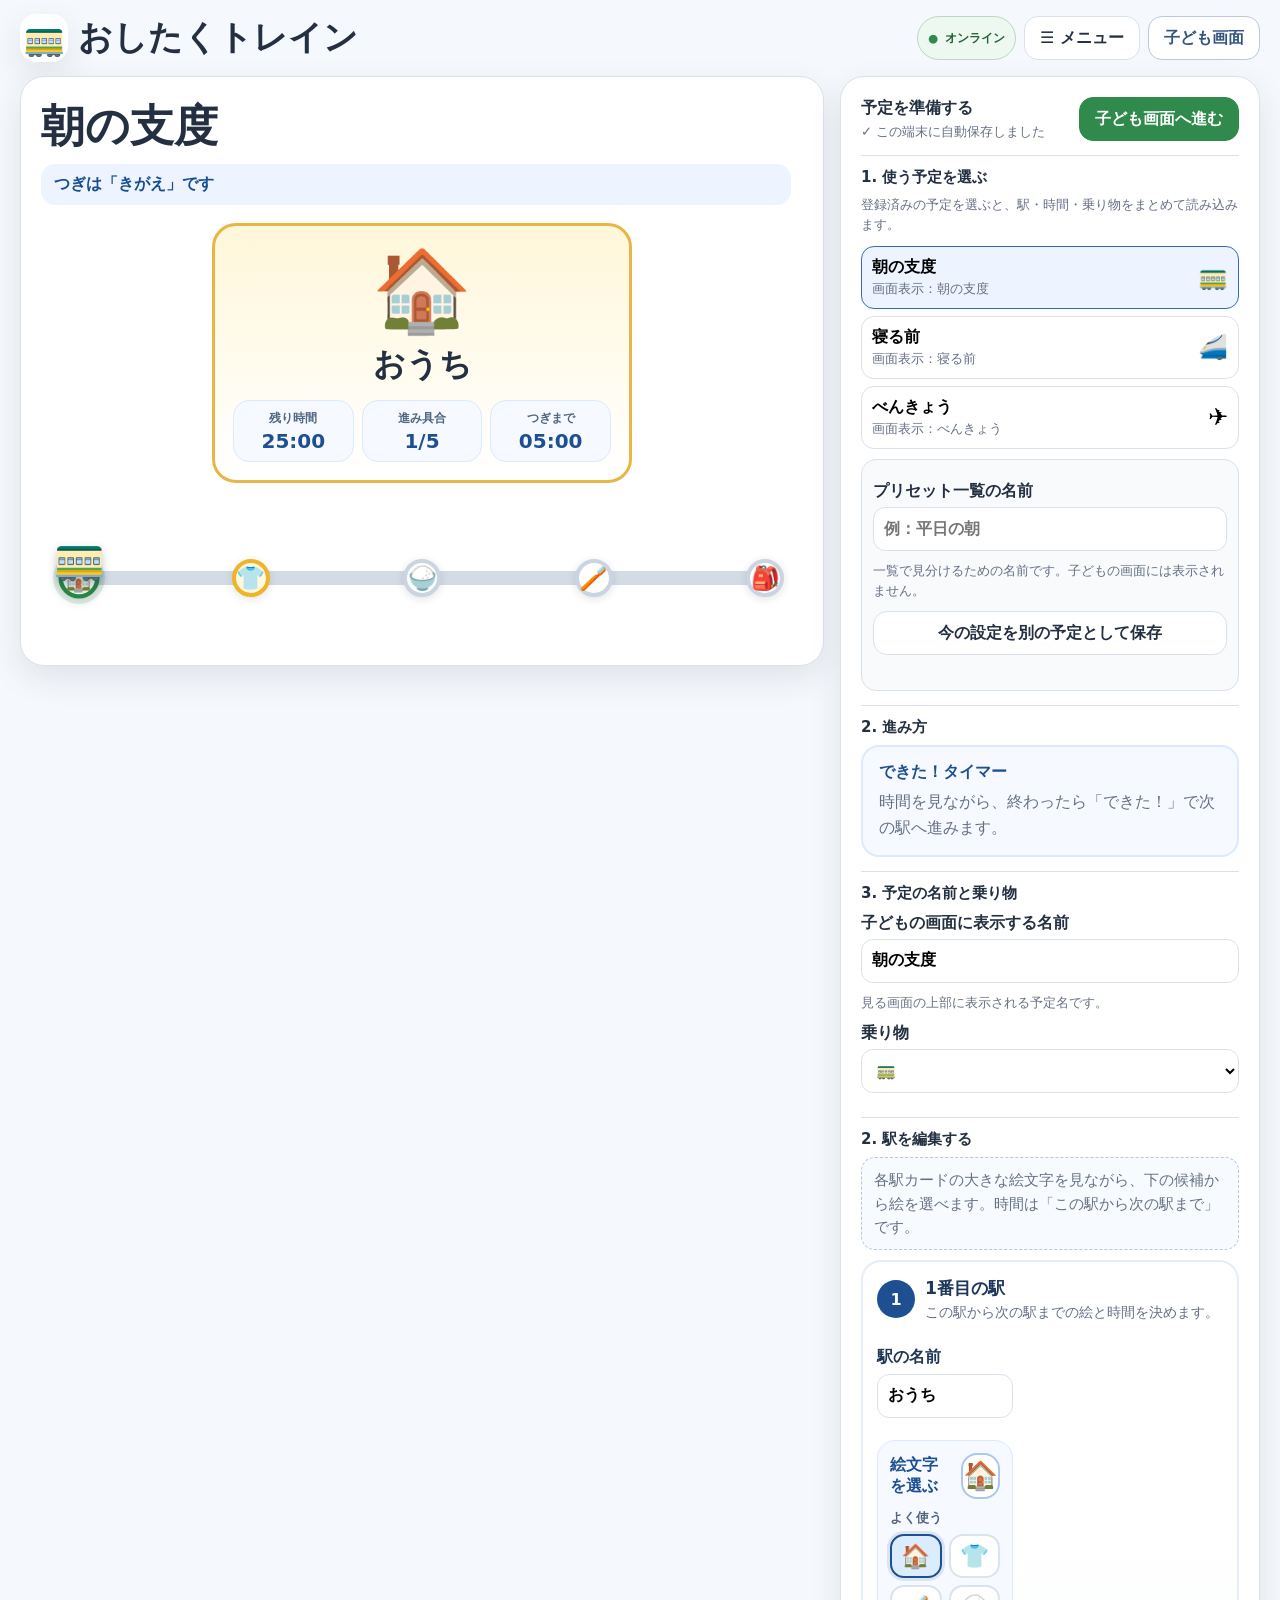
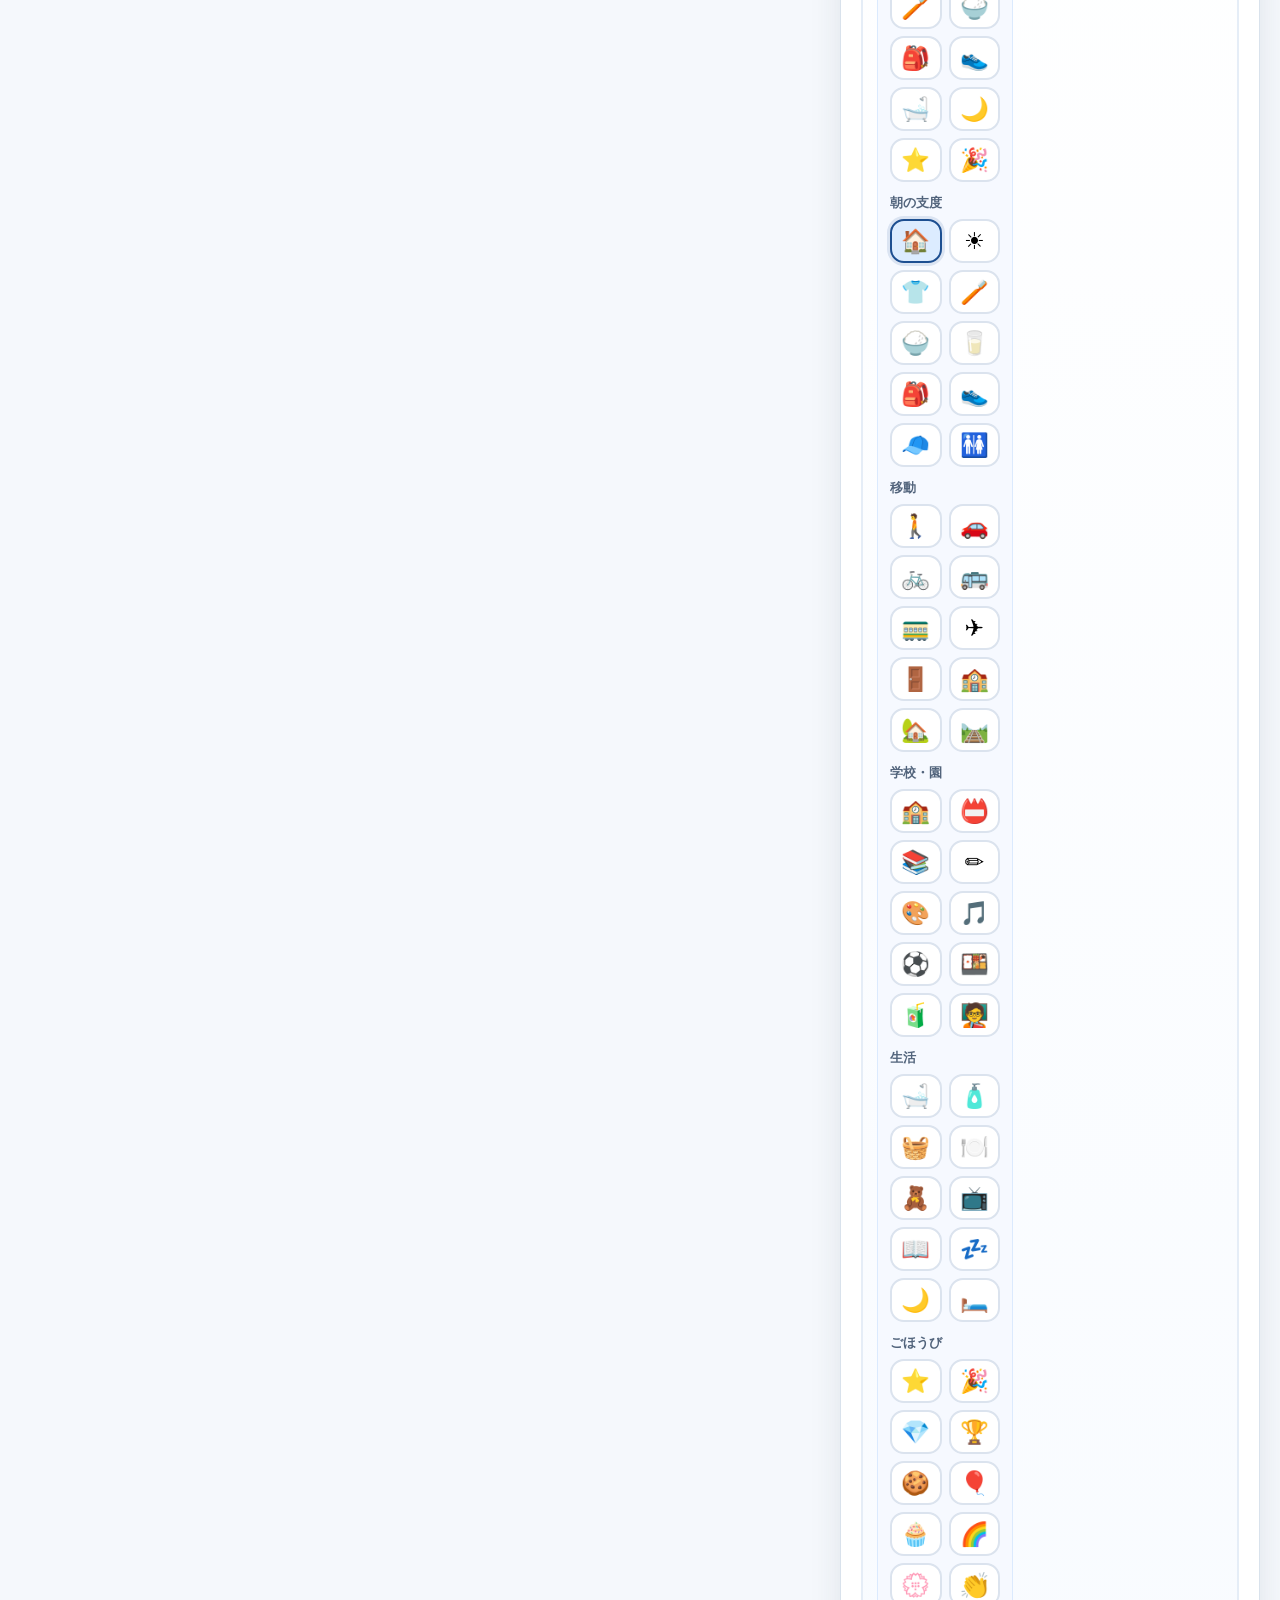
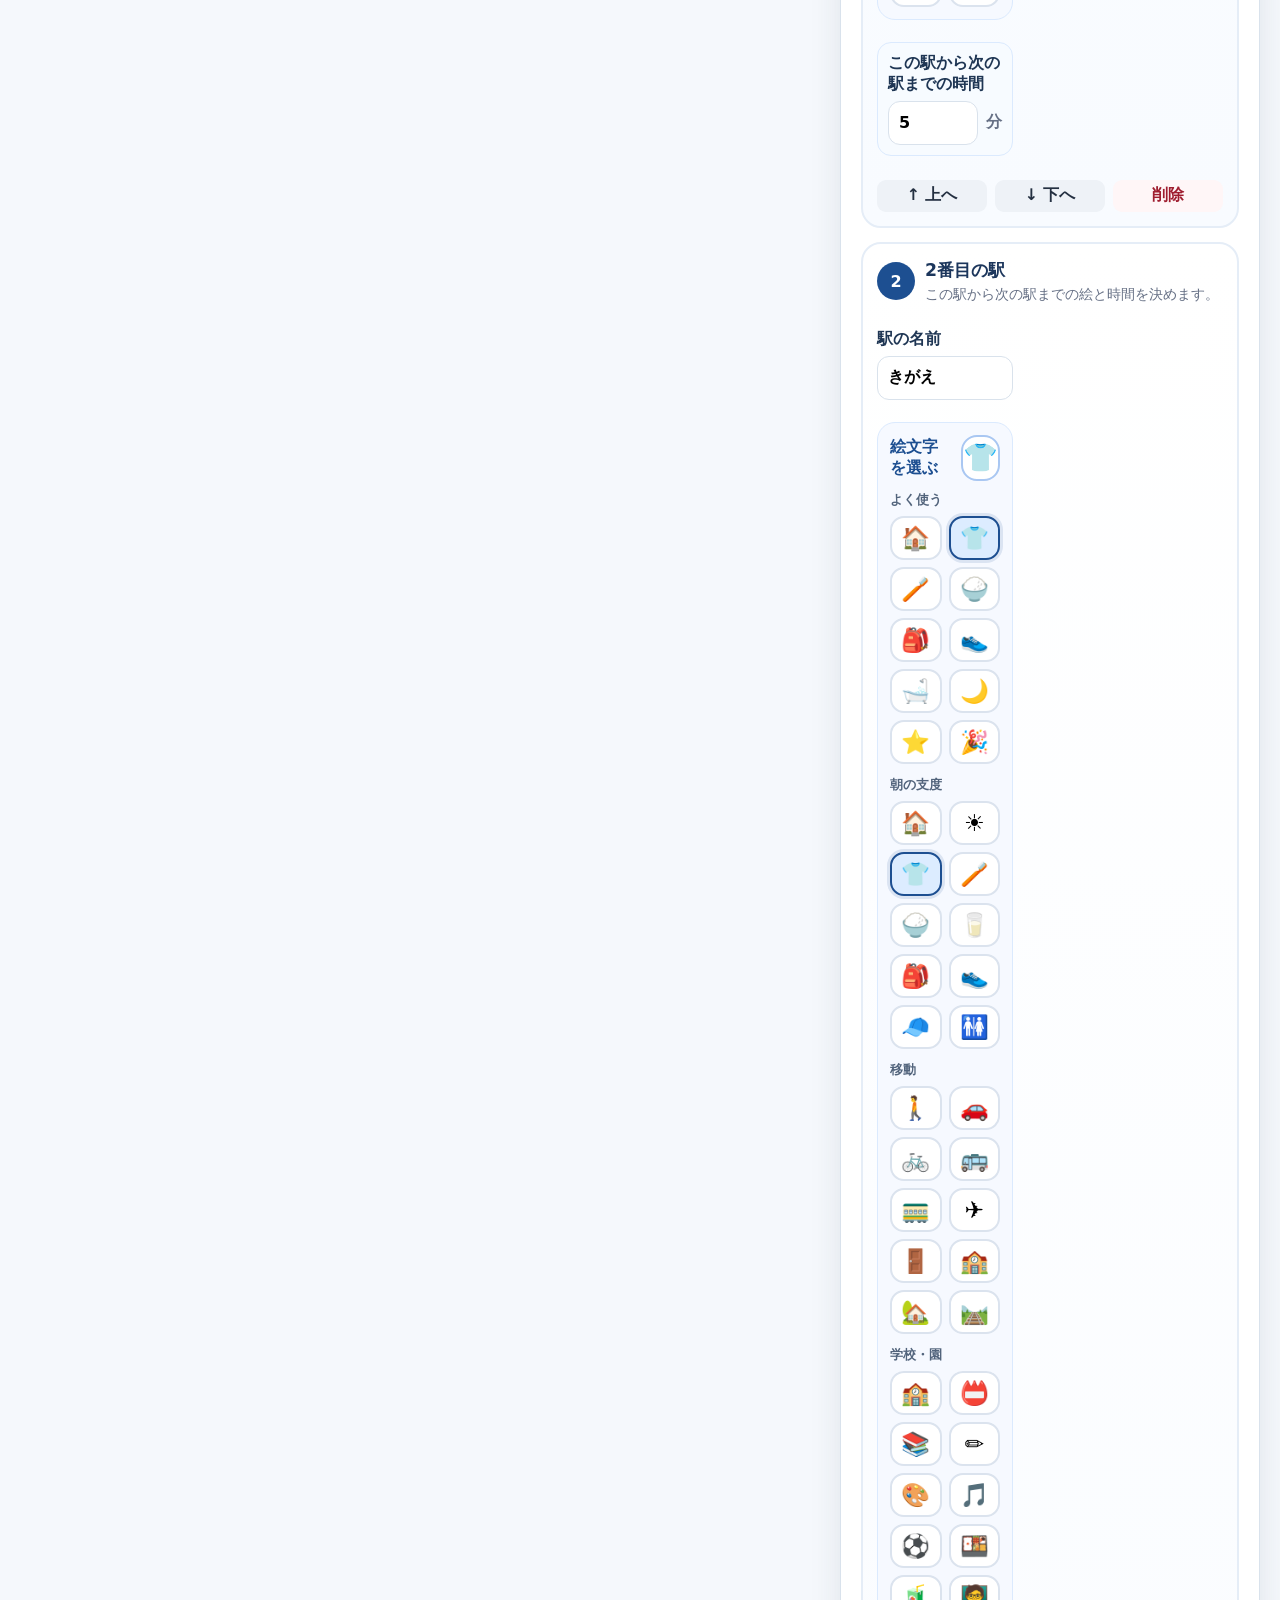
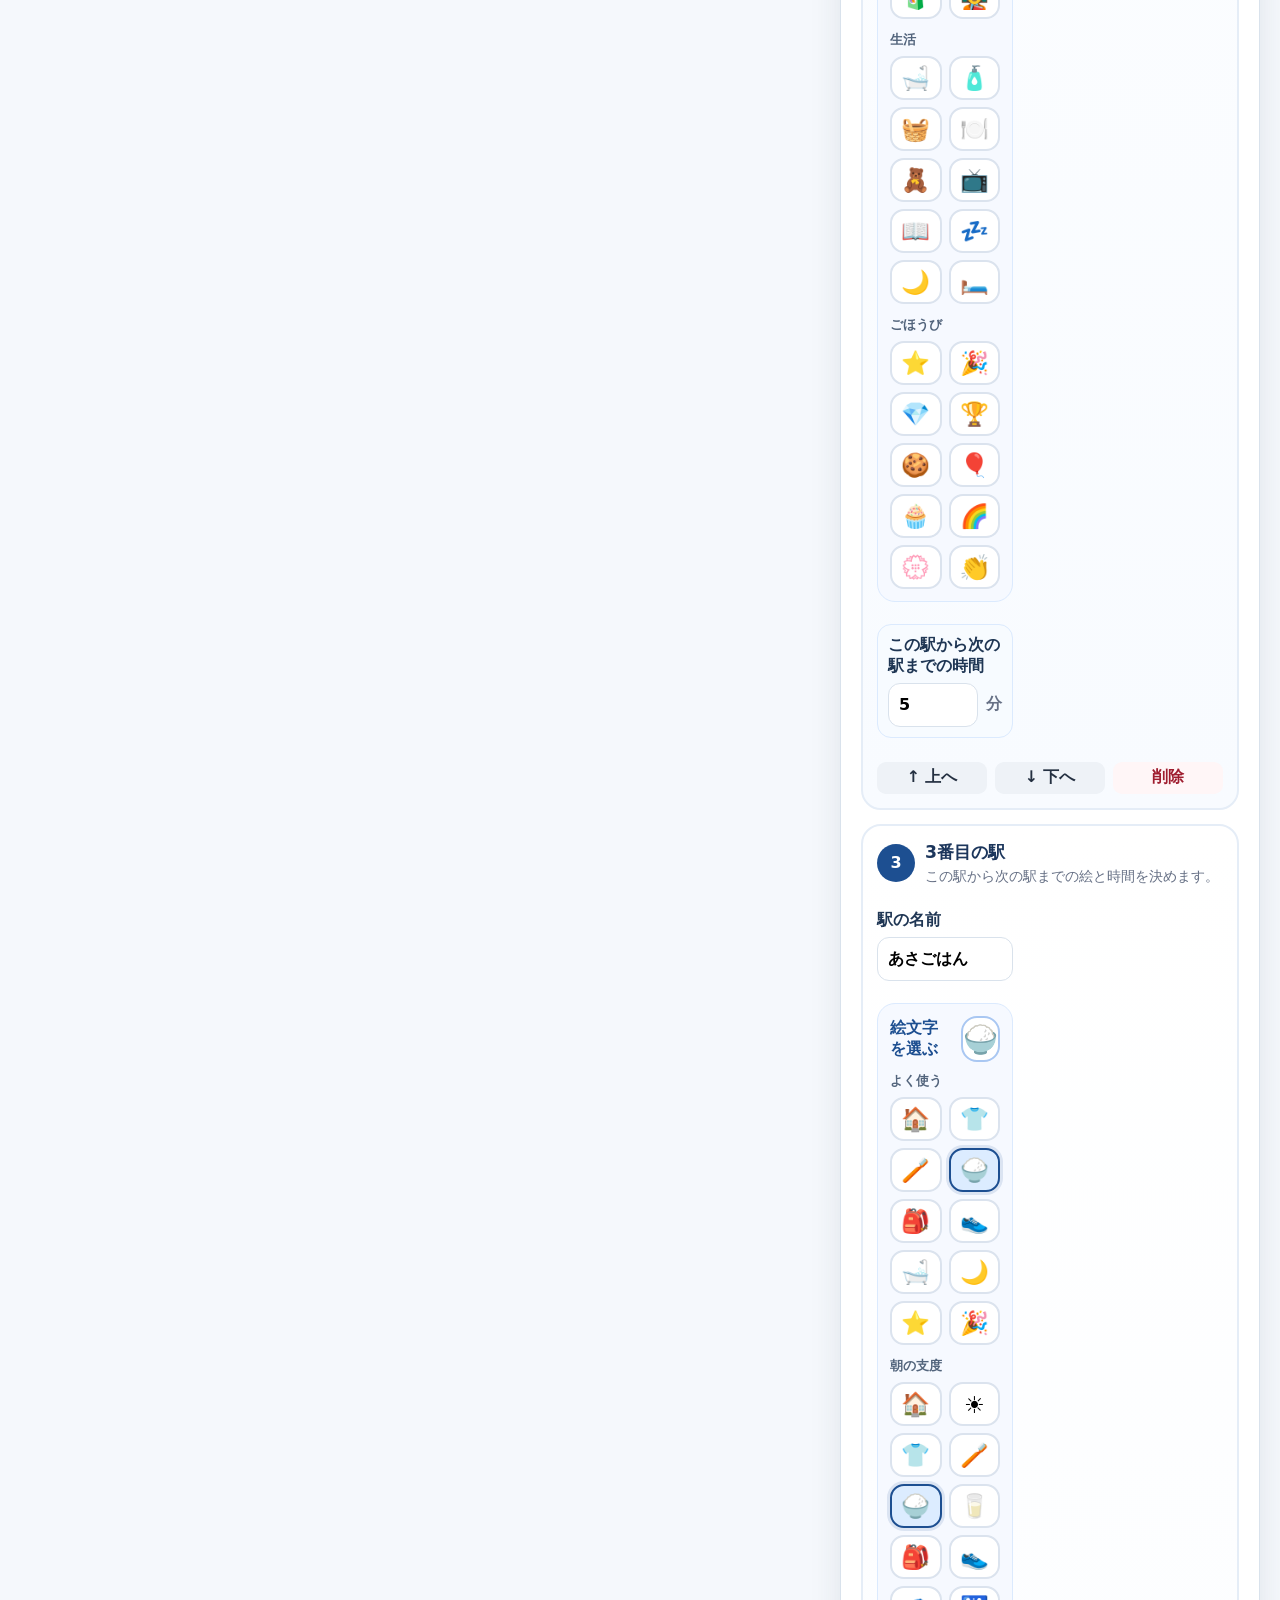
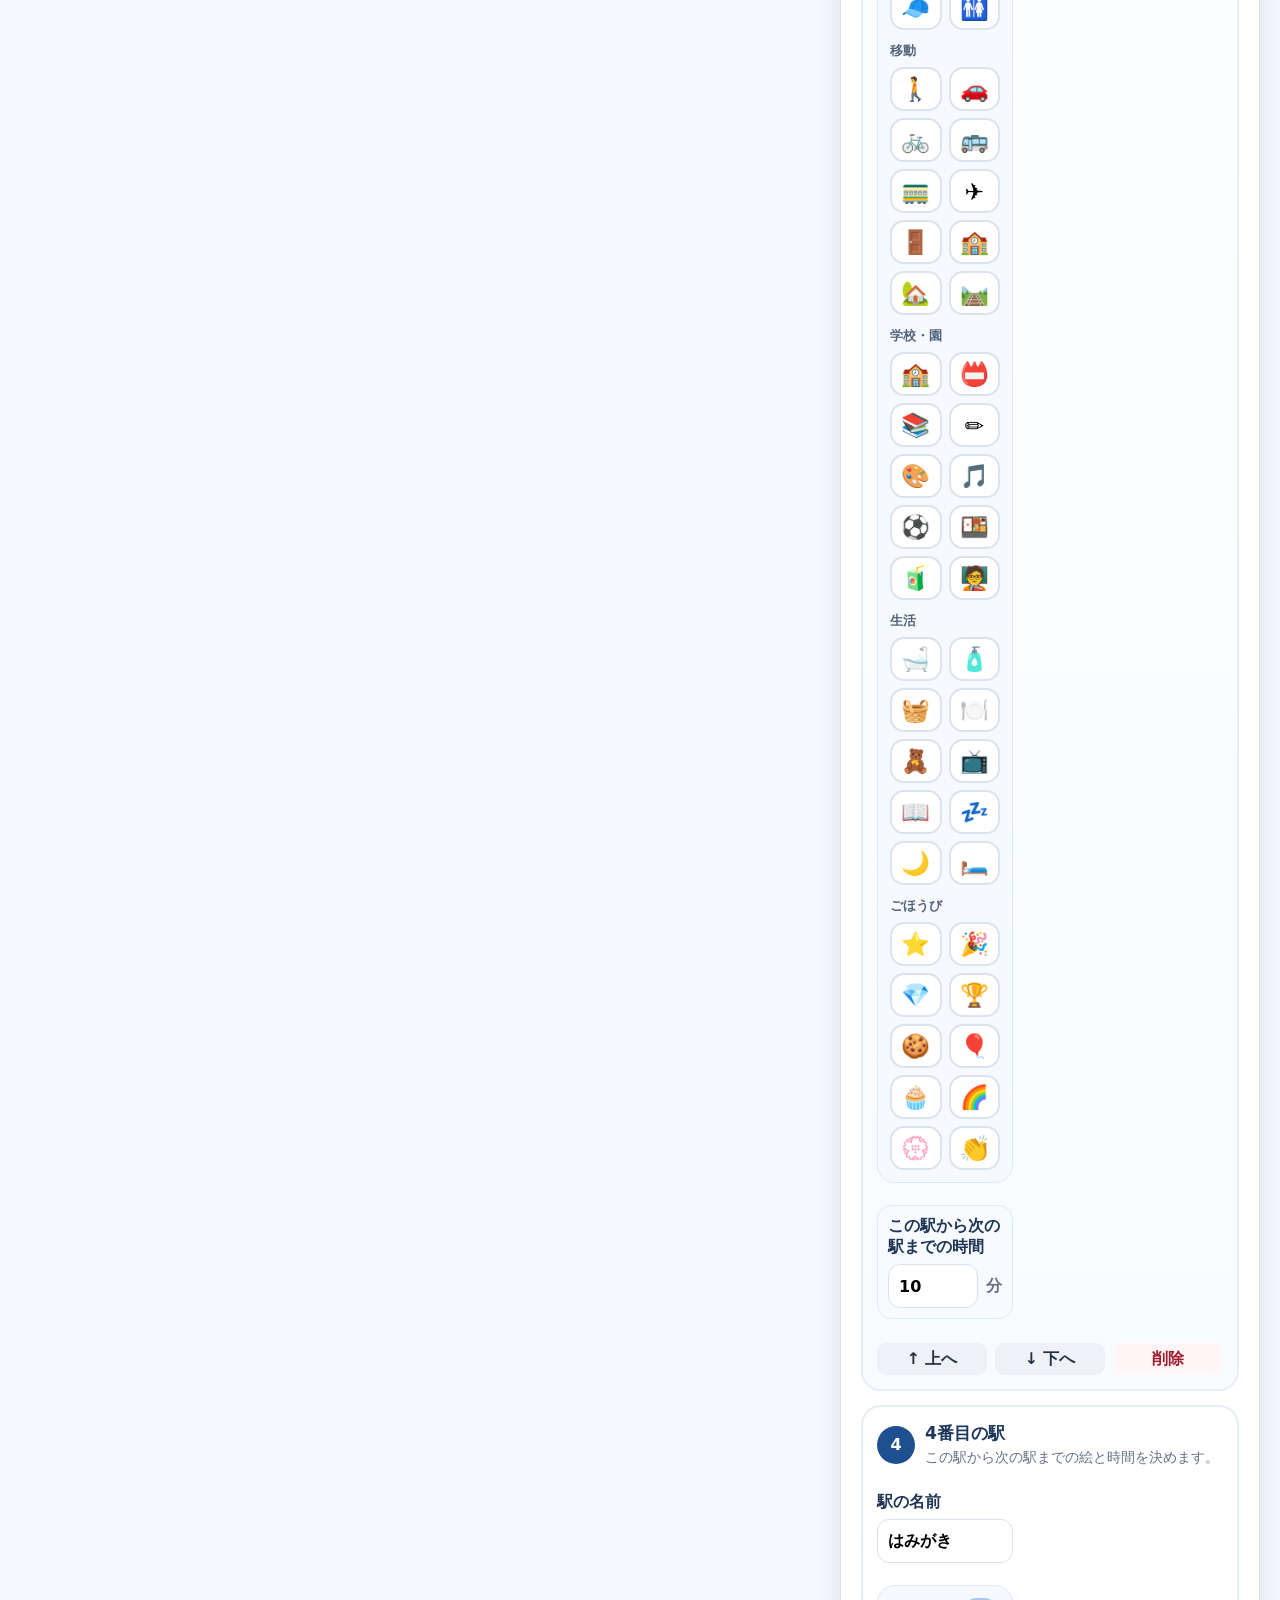
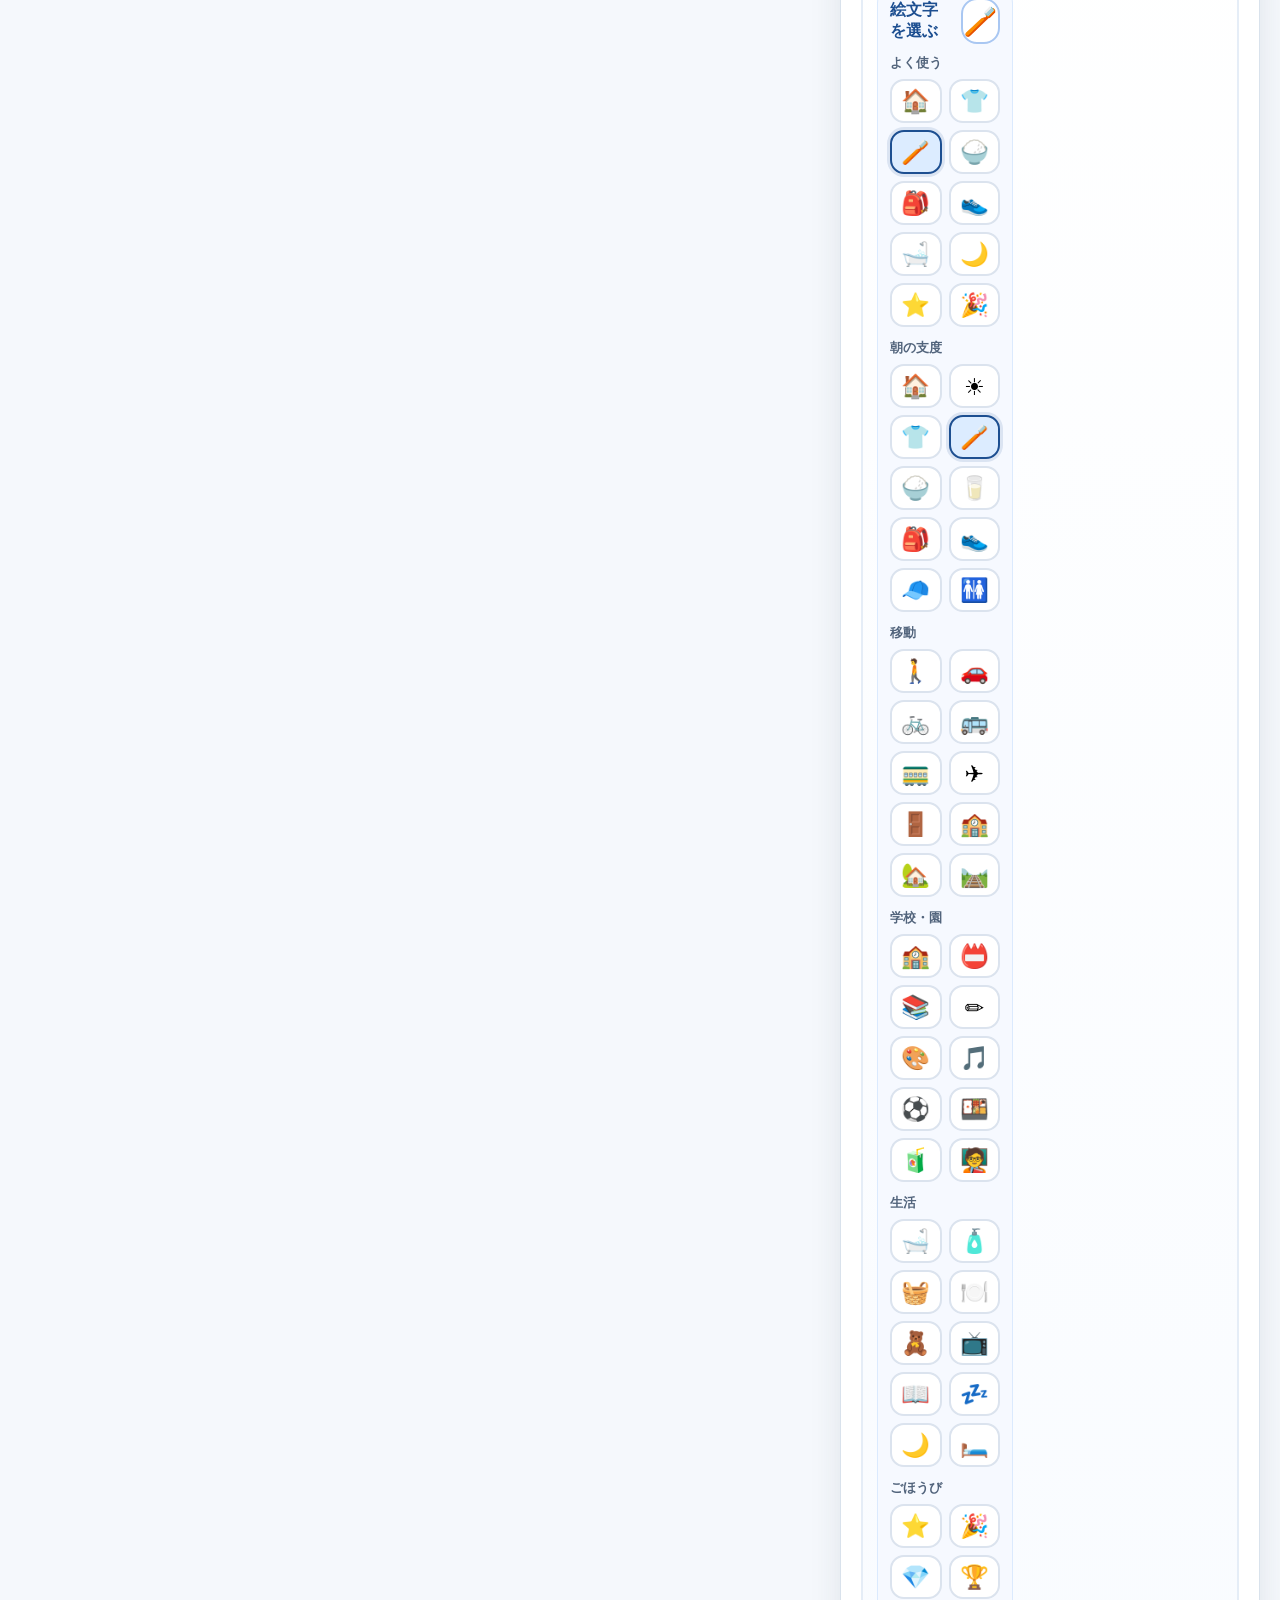
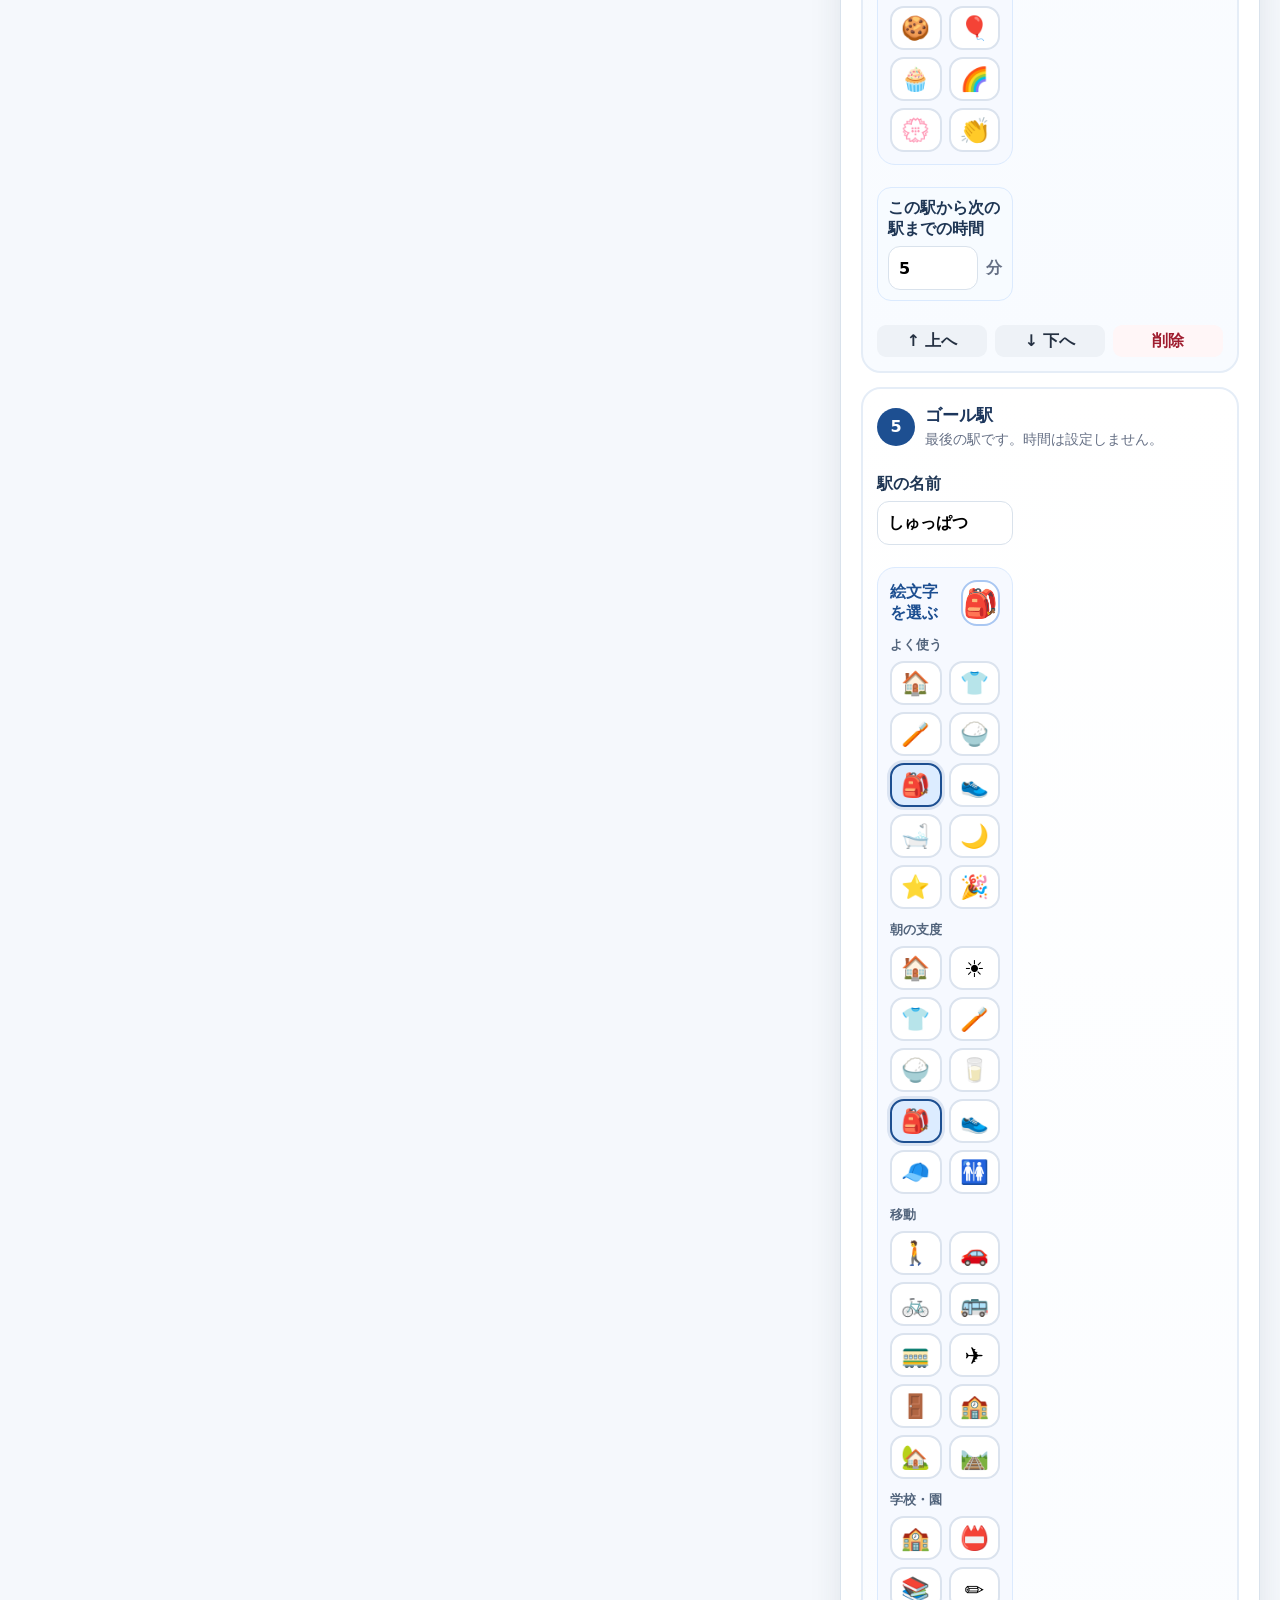
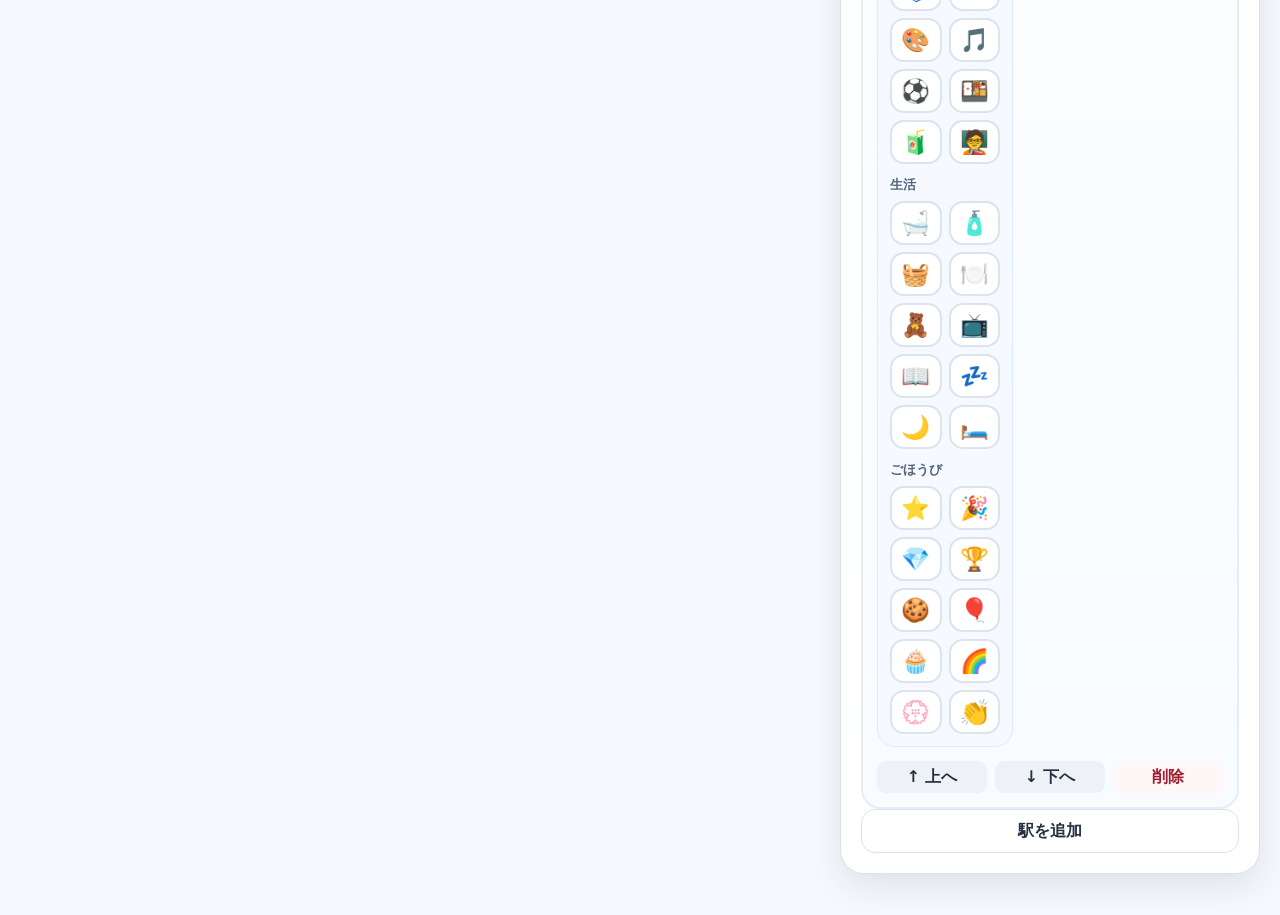
==== index.html @ cb6692d3 "Add files via upload" ====
<!doctype html>
<html lang="ja">
<head>
  <meta charset="utf-8" />
  <meta name="viewport" content="width=device-width, initial-scale=1, viewport-fit=cover" />
  <meta name="theme-color" content="#356ac3" />
  <meta name="application-name" content="おしたくトレイン" />
  <meta name="apple-mobile-web-app-capable" content="yes" />
  <meta name="apple-mobile-web-app-status-bar-style" content="default" />
  <meta name="apple-mobile-web-app-title" content="おしたくトレイン" />
  <meta name="description" content="時間の経過と次の予定を、駅と乗り物で見える化する予定付きビジュアルタイマー" />
  <title>おしたくトレイン</title>
  <link rel="manifest" href="manifest.webmanifest" />
  <link rel="icon" type="image/png" sizes="32x32" href="icons/favicon-32.png" />
  <link rel="apple-touch-icon" href="icons/icon-192.png" />
  <link rel="stylesheet" href="style.css?v=1.2.1" />
</head>
<body class="edit-mode timeline-horizontal">
  <div class="app">
    <header class="app-header">
      <div class="brand"><span class="brand-icon">🚃</span><span>おしたくトレイン</span></div>
      <div class="header-actions">
        <span id="connectionStatus" class="connection-status" role="status" aria-live="polite"><span aria-hidden="true">●</span><span>確認中</span></span>
        <button id="menuButton" class="btn secondary" type="button" aria-expanded="false" aria-controls="appMenu">☰ <span>メニュー</span></button>
        <button id="viewEditToggle" class="btn view-toggle" type="button" aria-pressed="false">子ども画面</button>
      </div>
    </header>

    <p id="errorBanner" class="error-banner hidden" role="alert"></p>
    <p id="liveStatus" class="visually-hidden" aria-live="polite" aria-atomic="true"></p>
<section id="schedulePage" class="app-page active" aria-label="予定">
      <div class="layout">
        <main class="card main-card">
          <section class="status-area">
            <div class="status-copy">
              <h1 id="displayTitle">朝の支度</h1>
              <p id="nextBox" class="next-box">つぎは「きがえ」です</p>
            </div>
</section>

          <section id="currentCard" class="current-card" aria-label="現在の大きい絵カード">
            <span id="currentIcon" class="current-icon">🏠</span>
            <strong id="currentName">おうち</strong>
            <div id="numberStatusPanel" class="number-status-panel" aria-label="数字で見る予定">
              <div class="number-chip">
                <span>残り時間</span>
                <strong id="remainingNumberText">--:--</strong>
              </div>
              <div class="number-chip">
                <span>進み具合</span>
                <strong id="progressNumberText">0/0</strong>
              </div>
              <div class="number-chip">
                <span>つぎまで</span>
                <strong id="nextNumberText">--:--</strong>
              </div>
            </div>
</section>

          <section id="actionRow" class="action-row" aria-label="予定を進める操作">
            <button id="previousStationBtn" class="btn previous-station-btn hidden" type="button">↶ 前の駅にもどる</button>
            <button id="doneBtn" class="btn done-btn" type="button">できた！</button>
          </section>

          <section class="track-wrap" aria-label="予定の進み具合">
            <div id="track" class="track"><div id="trackDone" class="track-done"></div><div id="vehicle" class="vehicle">🚃</div></div>
          </section>


          <section id="viewTimerControls" class="view-timer-controls hidden" aria-label="タイマー操作">
            <h2 class="section-title">タイマー操作</h2>
            <div class="view-timer-button-row">
              <button id="startBtn" class="btn primary" type="button">出発・再開</button>
              <button id="pauseBtn" class="btn secondary" type="button">一時停止</button>
              <button id="resetBtn" class="btn danger" type="button">最初に戻る</button>
            </div>
          </section>
</main>

        <aside id="editorPanel" class="card editor-panel" aria-label="編集">
          <section class="editor-head">
            <div>
              <strong>予定を準備する</strong>
              <small id="saveStatus">この端末に自動保存します</small>
            </div>
            <div class="editor-head-actions">
              <button id="startPlanBtn" class="btn success" type="button">子ども画面へ進む</button>
            </div>
          </section>

          <section class="editor-section">
            <h2>1. 使う予定を選ぶ</h2>
            <p class="field-help">登録済みの予定を選ぶと、駅・時間・乗り物をまとめて読み込みます。</p>
            <div id="presetList" class="preset-list"></div>
            <div class="preset-save-panel">
              <label for="presetNameInput">
                <span>プリセット一覧の名前</span>
                <input id="presetNameInput" type="text" maxlength="18" placeholder="例：平日の朝" />
              </label>
              <p class="field-help">一覧で見分けるための名前です。子どもの画面には表示されません。</p>
              <button id="savePresetBtn" class="btn secondary full" type="button">今の設定を別の予定として保存</button>
              <p id="presetSaveMessage" class="inline-message" role="status"></p>
            </div>
          </section>
          <section class="editor-section timer-only-section">
            <h2>2. 進み方</h2>
            <div class="timer-only-note" role="note">
              <strong>できた！タイマー</strong>
              <span>時間を見ながら、終わったら「できた！」で次の駅へ進みます。</span>
            </div>
          </section>

          <section class="editor-section">
            <h2>3. 予定の名前と乗り物</h2>
            <label for="titleInput">
              <span>子どもの画面に表示する名前</span>
              <input id="titleInput" type="text" maxlength="28" placeholder="例：朝の支度" />
            </label>
            <p class="field-help">見る画面の上部に表示される予定名です。</p>
            <label for="vehicleSelect">
              <span>乗り物</span>
              <select id="vehicleSelect"><option>🚃</option><option>🚄</option><option>✈️</option><option>🚌</option><option>🚀</option><option>🚢</option><option>🐰</option>
              <option value="🚢">🚢 船</option>
              <option value="🚄">🚄 新幹線</option>
              <option value="🚌">🚌 バス</option>
            </select>
            </label>
          </section>
<section class="editor-section">
            <h2>2. 駅を編集する</h2>
            <p id="stationEditorGuide" class="editor-help station-editor-guide">各駅カードの大きな絵文字を見ながら、下の候補から絵を選べます。時間は「この駅から次の駅まで」です。</p>
          <div id="stationEditor" class="station-editor"></div>
            <button id="addStationBtn" class="btn secondary full" type="button">駅を追加</button>
          </section>
        </aside>
      </div>
    </section>
<section id="settingsPage" class="app-page settings-page" aria-labelledby="settingsTitle">
      <div class="settings-header">
        <button id="settingsBackButton" class="btn secondary" type="button">← 予定へ戻る</button>
        <div>
          <span class="page-eyebrow">設定</span>
          <h1 id="settingsTitle">表示・音・操作を調整</h1>
          <p id="settingsSaveStatus" class="settings-save-status" role="status" aria-live="polite">変更はこの端末に自動保存されます。</p>
        </div>
      </div>

      <div class="settings-layout">
        <section class="card settings-card" aria-labelledby="visibilitySettingsTitle">
          <h2 id="visibilitySettingsTitle">1．見やすさ</h2>
          <div class="setting-group">
            <span class="setting-label">文字サイズ</span>
            <div class="segmented-control" role="radiogroup" aria-label="文字サイズ">
              <button type="button" data-setting="fontSize" data-value="normal">標準</button>
              <button type="button" data-setting="fontSize" data-value="large">大きい</button>
              <button type="button" data-setting="fontSize" data-value="xlarge">特大</button>
            </div>
          </div>
          <div class="setting-group">
            <span class="setting-label">絵カードサイズ</span>
            <div class="segmented-control" role="radiogroup" aria-label="絵カードサイズ">
              <button type="button" data-setting="cardSize" data-value="normal">標準</button>
              <button type="button" data-setting="cardSize" data-value="large">大きい</button>
            </div>
          </div>
          <div class="setting-group">
            <span class="setting-label">画面表示</span>
            <div class="segmented-control" role="radiogroup" aria-label="画面表示">
              <button type="button" data-setting="appearance" data-value="light">明るい</button>
              <button type="button" data-setting="appearance" data-value="dark">暗い</button>
            </div>
          </div>
          <div class="setting-group">
            <span class="setting-label">コントラスト</span>
            <div class="segmented-control" role="radiogroup" aria-label="コントラスト">
              <button type="button" data-setting="contrast" data-value="standard">標準</button>
              <button type="button" data-setting="contrast" data-value="high">高い</button>
            </div>
          </div>
          <label class="switch-row" for="reduceMotionToggle"><span><strong>動きを減らす</strong><small>電車やメニューの動きを控えめにします</small></span><input id="reduceMotionToggle" type="checkbox" role="switch" /></label>
        </section>

        <section class="card settings-card" aria-labelledby="timelineSettingsTitle">
          <h2 id="timelineSettingsTitle">2．タイムライン</h2>
          <div class="setting-group">
            <span class="setting-label">表示方向</span>
            <div class="timer-only-note horizontal-timeline-note" role="note"><strong>横軸表示</strong><span>Web版・スマホ版ともに、タイムラインは横方向で表示します。</span></div>
          </div>
          <div class="setting-group">
            <span class="setting-label">表示する駅</span>
            <div class="segmented-control" role="radiogroup" aria-label="表示する駅">
              <button type="button" data-setting="timelineScope" data-value="all">全駅</button>
              <button type="button" data-setting="timelineScope" data-value="currentNext">現在と次だけ</button>
            </div>
          </div>
          <label class="switch-row" for="showTopCardsToggle"><span><strong>上の大きな絵カードを表示</strong></span><input id="showTopCardsToggle" type="checkbox" role="switch" /></label>
<label class="switch-row" for="showNumbersToggle"><span><strong>数字を表示</strong><small>残り時間と進み具合を数字で表示します</small></span><input id="showNumbersToggle" type="checkbox" role="switch" /></label>
        </section>

        <section class="card settings-card" aria-labelledby="audioSettingsTitle">
          <h2 id="audioSettingsTitle">3．音と読み上げ</h2>
          <label class="switch-row" for="arrivalSoundToggle"><span><strong>駅についたら音</strong></span><input id="arrivalSoundToggle" type="checkbox" role="switch" /></label>
          <label class="switch-row" for="speechToggle"><span><strong>駅名を読み上げる</strong></span><input id="speechToggle" type="checkbox" role="switch" /></label>
          <label class="range-setting" for="speechRateRange"><span><strong>読み上げ速度</strong><output id="speechRateValue">1.0倍</output></span><input id="speechRateRange" type="range" min="0.6" max="1.4" step="0.1" /></label>
          <button id="speechTestButton" class="btn secondary full" type="button">🔊 読み上げを試す</button>
          <label class="switch-row" for="quietModeToggle"><span><strong>静かなモード</strong><small>到着音と読み上げを一時的に鳴らしません</small></span><input id="quietModeToggle" type="checkbox" role="switch" /></label>
        </section>

        <section class="card settings-card" aria-labelledby="operationSettingsTitle">
          <h2 id="operationSettingsTitle">4．操作</h2>
          <div class="setting-group">
            <span class="setting-label">「できた！」の大きさ</span>
            <div class="segmented-control" role="radiogroup" aria-label="できたボタンの大きさ">
              <button type="button" data-setting="doneButtonSize" data-value="normal">標準</button>
              <button type="button" data-setting="doneButtonSize" data-value="large">大きい</button>
            </div>
          </div>
          <label class="switch-row" for="showPreviousButtonToggle"><span><strong>「前の駅にもどる」を表示</strong></span><input id="showPreviousButtonToggle" type="checkbox" role="switch" /></label>
          <label class="switch-row" for="mistakePreventionToggle"><span><strong>誤操作防止</strong><small>進む・戻る操作の前に確認します</small></span><input id="mistakePreventionToggle" type="checkbox" role="switch" /></label>
          <label class="switch-row" for="editorLockToggle"><span><strong>編集モードをロック</strong><small>子ども画面から編集へ戻る前に確認します</small></span><input id="editorLockToggle" type="checkbox" role="switch" /></label>
        </section>

        <section class="card settings-card" aria-labelledby="lateSettingsTitle">
          <h2 id="lateSettingsTitle">5．時間を過ぎたとき</h2>
          <div class="setting-group">
            <span class="setting-label">動作</span>
            <div class="segmented-control segmented-control--two" role="radiogroup" aria-label="時間を過ぎたときの動作">
              <button type="button" data-setting="lateBehavior" data-value="display">やさしい表示</button>
              <button type="button" data-setting="lateBehavior" data-value="wait">できたまで待つ</button>
            </div>
          </div>
          <label class="number-setting" for="lateGraceInput"><span><strong>猶予時間</strong><small>予定時間を過ぎてから表示を変えるまで</small></span><span class="number-with-unit"><input id="lateGraceInput" type="number" min="0" max="30" step="1" /><b>分</b></span></label>
        </section>

        <section class="card settings-card settings-card--wide" aria-labelledby="dataSettingsTitle">
          <h2 id="dataSettingsTitle">6．データとアプリ</h2>
          <section class="pwa-panel" aria-labelledby="pwaSettingsTitle">
            <div class="pwa-panel-heading">
              <div>
                <strong id="pwaSettingsTitle">オフラインとアプリ更新</strong>
                <p id="pwaStatusText">利用状態を確認しています。</p>
              </div>
              <span id="pwaStatusBadge" class="pwa-status-badge">確認中</span>
            </div>
            <div class="pwa-actions">
              <button id="installAppButton" class="btn primary hidden" type="button">端末にインストール</button>
              <button id="checkUpdateButton" class="btn secondary" type="button">更新を確認</button>
            </div>
            <p class="pwa-help">一度オンラインで開いた後は、通信がない場所でも予定・タイマー・編集を利用できます。予定データは引き続きこのブラウザ内に保存されます。</p>
          </section>

          <section class="sync-preparation-panel" aria-labelledby="syncPreparationTitle">
            <div class="sync-preparation-heading">
              <div>
                <strong id="syncPreparationTitle">ログイン・同期の準備</strong>
                <p id="syncLayerStatusText">端末内データ層を確認しています。</p>
              </div>
              <span id="syncLayerStatusBadge" class="sync-status-badge">確認中</span>
            </div>
            <dl class="sync-status-grid">
              <div><dt>端末ID</dt><dd id="deviceIdText">確認中</dd></div>
              <div><dt>端末内データ形式</dt><dd id="localDataVersionText">V1</dd></div>
              <div><dt>同期準備中の変更</dt><dd><span id="pendingChangeCount">0</span>件</dd></div>
              <div><dt>変更キュー</dt><dd id="syncStorageText">確認中</dd></div>
            </dl>
            <div class="sync-preparation-actions">
              <button id="refreshSyncStatusButton" class="btn secondary" type="button">状態を更新</button>
              <button id="exportSyncSummaryButton" class="btn secondary" type="button">診断情報を書き出す</button>
              <button id="rebuildSyncQueueButton" class="btn secondary" type="button">同期準備を再作成</button>
            </div>
            <p class="sync-preparation-help">現在はログインやクラウド接続を行いません。予定の変更は端末内のIndexedDBへ同期準備データとして保存されます。</p>
          </section>
          <div class="data-action-grid">
            <button id="exportSettingsButton" class="btn secondary" type="button">設定を書き出す</button>
            <button id="importSettingsButton" class="btn secondary" type="button">設定を読み込む</button>
            <button id="exportPresetsButton" class="btn secondary" type="button">プリセットを書き出す</button>
            <button id="importPresetsButton" class="btn secondary" type="button">プリセットを読み込む</button>
          </div>
          <input id="settingsImportFile" class="visually-hidden" type="file" accept="application/json,.json" />
          <input id="presetsImportFile" class="visually-hidden" type="file" accept="application/json,.json" />
          <div class="data-note"><strong>保存場所</strong><p>予定・プリセット・設定は、このブラウザの端末内に保存されます。ブラウザのデータを削除すると消える場合があります。</p></div>
          <div class="danger-actions">
            <button id="resetSettingsButton" class="btn secondary" type="button">表示設定だけ初期状態へ戻す</button>
            <button id="resetAllDataButton" class="btn danger" type="button">すべてのデータを初期化</button>
          </div>
          <dl class="app-information"><div><dt>アプリ</dt><dd>おしたくトレイン</dd></div><div><dt>バージョン</dt><dd id="appVersionText">27</dd></div></dl>
          <details class="disclaimer"><summary>免責事項</summary><p>このアプリは、時間と予定を見える形で示すための補助ツールです。安全管理、医療、診断または個別支援計画を代替するものではありません。</p></details>
        </section>
      </div>
    </section>

    <section id="accountPage" class="app-page account-page" aria-labelledby="accountPageTitle">
      <div class="page-header">
        <button class="btn secondary" id="accountBackButton" type="button">← 予定へ戻る</button>
        <div>
          <span class="page-eyebrow">任意ログイン</span>
          <h1 id="accountPageTitle">アカウントとバックアップ</h1>
          <p>ログインしなくても、この端末だけで予定・タイマー・設定を使えます。第8段階では、将来のメールOTPログインに向けた画面と端末内の認証状態管理を追加しています。</p>
        </div>
      </div>

      <div class="account-layout">
        <section class="card account-card" aria-labelledby="accountStatusTitle">
          <div class="account-status-panel" id="accountStatusPanel">
            <span class="account-status-icon" aria-hidden="true">🔐</span>
            <div>
              <h2 id="accountStatusTitle">この端末だけで利用中</h2>
              <p id="accountStatusText">予定はこのブラウザ内に保存されています。ログインしなくても使い続けられます。</p>
              <p class="account-meta" id="accountMetaText">クラウド未接続</p>
            </div>
          </div>
        </section>

        <section class="card account-card" id="accountSignInCard" aria-labelledby="accountSignInTitle">
          <h2 id="accountSignInTitle">バックアップ・同期を使う準備</h2>
          <p class="help">この段階では実メール送信やクラウド同期は行いません。入力内容は端末内でのみ使われ、次段階で本物の認証サービスへ差し替えられる構造です。</p>

          <div class="auth-step-list" aria-label="ログイン手順">
            <span class="auth-step is-current" id="authStepEmail">1 メール</span>
            <span class="auth-step" id="authStepCode">2 コード</span>
            <span class="auth-step" id="authStepData">3 データ</span>
          </div>

          <form class="auth-form" id="accountEmailForm">
            <label>メールアドレス
              <input id="accountEmailInput" type="email" inputmode="email" autocomplete="email" placeholder="parent@example.jp" />
            </label>
            <button class="btn success full" id="accountSendOtpButton" type="submit">確認コードを作成</button>
          </form>

          <form class="auth-form hidden" id="accountOtpForm">
            <p class="otp-demo-box" id="otpDemoBox">確認コード：------</p>
            <label>確認コード
              <input id="accountOtpInput" type="text" inputmode="numeric" pattern="[0-9]*" maxlength="6" placeholder="6桁のコード" />
            </label>
            <div class="button-row">
              <button class="btn success" id="accountVerifyOtpButton" type="submit">確認する</button>
              <button class="btn secondary" id="accountResendOtpButton" type="button">コードを作り直す</button>
              <button class="btn secondary" id="accountCancelOtpButton" type="button">戻る</button>
            </div>
            <p class="help" id="accountOtpHelp">ローカル確認用のコードです。メール送信は行いません。</p>
          </form>

          <div class="auth-form hidden" id="accountDataChoicePanel">
            <h3>端末内データの扱い</h3>
            <p class="help">クラウド同期を実装する前の確認画面です。この段階では、選んだ内容を端末内に記録するだけで、外部送信は行いません。</p>
            <div class="choice-grid account-choice-grid">
              <button class="choice-button" type="button" data-auth-data-choice="upload">この端末のデータをクラウドへ追加する予定</button>
              <button class="choice-button" type="button" data-auth-data-choice="download">クラウドのデータをこの端末へ取得する予定</button>
              <button class="choice-button" type="button" data-auth-data-choice="merge">両方を確認して統合する予定</button>
              <button class="choice-button" type="button" data-auth-data-choice="later">今回は同期しない</button>
            </div>
            <p class="help" id="accountDataChoiceText">まだ選択されていません。</p>
            <button class="btn success full" id="accountCompleteLoginButton" type="button" disabled>この端末でログイン状態にする</button>
          </div>
        </section>

        <section class="card account-card hidden" id="accountSignedInCard" aria-labelledby="accountSignedInTitle">
          <h2 id="accountSignedInTitle">ログイン状態</h2>
          <dl class="account-detail-list">
            <div><dt>メール</dt><dd id="accountSignedEmail">---</dd></div>
            <div><dt>端末ID</dt><dd id="accountDeviceId">---</dd></div>
            <div><dt>同期状態</dt><dd id="accountSyncState">クラウド未接続</dd></div>
            <div><dt>データ方針</dt><dd id="accountDataChoiceSummary">---</dd></div>
          </dl>
          <div class="button-row">
            <button class="btn secondary" id="accountExportStatusButton" type="button">認証状態を書き出す</button>
            <button class="btn danger" id="accountLogoutButton" type="button">この端末からログアウト</button>
          </div>
          <p class="help">ログアウトしても、予定・プリセット・はこの端末に残ります。クラウド同期はまだ未実装です。</p>
        </section>

        <section class="card account-card">
          <h2>この段階でできること</h2>
          <ul class="account-note-list">
            <li>ログインなしで使い続ける</li>
            <li>メールOTP画面の動線を確認する</li>
            <li>端末内だけに認証状態を保存する</li>
            <li>クラウド送信なしでデータ移行方針を記録する</li>
          </ul>
        </section>
      </div>
    </section>

  </div>

  <div id="menuBackdrop" class="menu-backdrop" aria-hidden="true"></div>
  <nav id="appMenu" class="app-menu" aria-label="メニュー" aria-hidden="true" inert>
    <div class="menu-head"><strong>メニュー</strong><button id="menuCloseButton" class="icon-button" type="button" aria-label="メニューを閉じる">×</button></div>
    <button class="menu-link" data-page="schedule" type="button">🚃 予定</button>
<button class="menu-link" data-page="settings" type="button">⚙️ 設定 <small>表示・音・操作を調整</small></button>
    <button class="menu-link" data-page="account" type="button">🔐 アカウント <small>任意ログイン・バックアップ準備</small></button>
    <p class="menu-note">子ども画面は実際に使う画面です。表示だけ確認するときは編集画面の「」を使います。</p>
  </nav>


  <section id="updateBanner" class="update-banner hidden" role="status" aria-live="polite" aria-label="アプリの更新">
    <div><strong>新しいバージョンがあります</strong><span>予定を保存してから安全に更新します。</span></div>
    <div class="update-actions">
      <button id="applyUpdateButton" class="btn primary" type="button">更新する</button>
      <button id="dismissUpdateButton" class="btn secondary" type="button">あとで</button>
    </div>
  </section>

  <div id="undoSnackbar" class="undo-snackbar hidden" role="status" aria-live="polite" aria-hidden="true">
    <span id="undoMessage">前の駅にもどりました。</span>
    <div class="undo-actions">
      <button id="undoButton" class="undo-button" type="button">元に戻す</button>
      <button id="undoCloseButton" class="undo-close" type="button" aria-label="通知を閉じる">×</button>
    </div>
  </div>

  <output id="selfTestResult" class="visually-hidden"></output>
  <script src="data-layer.js?v=1.2.1" defer></script>
  <script src="app.js?v=1.2.1" defer></script>
</body>
</html>
---- style.css ----
:root {
  --bg: #f5f8fc;
  --card: #ffffff;
  --ink: #243041;
  --muted: #667085;
  --line: #d9e2ec;
  --primary: #356ac3;
  --green: #2f8a4b;
  --danger: #b33a48;
  --shadow: 0 12px 32px rgba(35, 48, 65, 0.10);
}

* { box-sizing: border-box; }
html, body { margin: 0; min-height: 100%; overflow-x: hidden; font-family: "Noto Sans JP", "Yu Gothic", system-ui, sans-serif; color: var(--ink); background: var(--bg); }
button, input, select { font: inherit; }
button { touch-action: manipulation; }
.hidden { display: none !important; }
.visually-hidden { position: absolute !important; width: 1px !important; height: 1px !important; overflow: hidden !important; clip: rect(0 0 0 0) !important; white-space: nowrap !important; }

.app { width: min(1240px, calc(100% - 24px)); min-width: 0; margin: auto; padding: 14px 0 40px; }
.app-header { display: flex; align-items: center; justify-content: space-between; gap: 12px; margin-bottom: 14px; }
.brand { display: flex; align-items: center; gap: 10px; min-width: 0; font-size: clamp(22px, 4vw, 34px); font-weight: 900; }
.brand-icon { display: grid; flex: 0 0 auto; width: 48px; height: 48px; place-items: center; border-radius: 16px; background: #fff; box-shadow: var(--shadow); }
.header-actions { display: flex; flex: 0 0 auto; gap: 8px; }

.btn { min-height: 44px; padding: 10px 15px; border: 1px solid var(--line); border-radius: 14px; background: #fff; color: var(--ink); font-weight: 800; cursor: pointer; }
.btn:hover { filter: brightness(0.98); }
.btn:focus-visible, .mode-tab:focus-visible, .menu-link:focus-visible, input:focus-visible, select:focus-visible { outline: 4px solid rgba(53, 106, 195, 0.30); outline-offset: 2px; }
.btn.primary { border-color: var(--primary); color: #fff; background: var(--primary); }
.btn.success, .done-btn { border-color: var(--green); color: #fff; background: var(--green); }
.btn.secondary, .view-toggle { background: #fff; }
.btn.danger { border-color: var(--danger); color: #fff; background: var(--danger); }
.btn.full { width: 100%; }
.view-toggle { border-color: #b9c8db; color: #31557f; }

.preview-banner { display: flex; justify-content: space-between; gap: 14px; margin: 0 0 14px; padding: 12px 14px; align-items: center; border: 2px solid #9bb8e5; border-radius: 18px; background: #edf4ff; }
.preview-banner > div { display: grid; gap: 3px; min-width: 0; }
.preview-banner strong { color: #194d91; }
.preview-banner span { color: var(--muted); font-size: 0.88rem; }

.layout { display: grid; grid-template-columns: minmax(0, 1fr) 420px; gap: 16px; min-width: 0; align-items: start; }
.card { min-width: 0; background: var(--card); border: 1px solid var(--line); border-radius: 24px; box-shadow: var(--shadow); }
.main-card, .editor-panel { min-width: 0; padding: 20px; }

.status-area { display: grid; grid-template-columns: minmax(0, 1fr) auto; gap: 12px; align-items: start; }
.status-copy { min-width: 0; }
.status-area h1 { margin: 0; overflow-wrap: anywhere; font-size: clamp(28px, 5vw, 44px); }
.next-box { margin: 8px 0 0; padding: 10px 13px; border-radius: 14px; background: #edf4ff; color: #194d91; font-weight: 800; }
.time-box { min-width: 100px; padding: 12px; border-radius: 18px; background: #f7f9fc; text-align: center; }
.time-box small, .time-box strong { display: block; }
.time-box strong { font-size: 24px; }

.current-card { display: grid; width: min(420px, 100%); min-height: 230px; margin: 18px auto; padding: 18px; place-items: center; gap: 5px; border: 3px solid #e8b646; border-radius: 24px; background: linear-gradient(#fff7da, #fff); }
.current-card .kicker { padding: 5px 10px; border-radius: 999px; background: #fff0b8; font-weight: 800; }
.current-icon { font-size: 80px; }
.current-card strong { font-size: 32px; overflow-wrap: anywhere; text-align: center; }
.action-row {
  display: grid;
  grid-template-columns: minmax(180px, 1fr) minmax(260px, 2fr);
  gap: 10px;
  width: min(660px, 100%);
  margin: 0 auto;
  align-items: stretch;
}
.action-row.single-action { grid-template-columns: minmax(220px, 360px); justify-content: center; }
.done-btn { width: 100%; padding: 15px; font-size: 26px; }
.previous-station-btn {
  width: 100%;
  min-height: 58px;
  padding: 12px 14px;
  border: 2px solid #b8c5d6;
  color: #31445e;
  background: #fff;
  font-weight: 850;
}
.previous-station-btn:hover:not(:disabled) { border-color: #7f96b3; background: #f5f8fc; }
.previous-station-btn:disabled { color: #8f99a6; border-color: #dde3ea; background: #f5f6f8; cursor: not-allowed; opacity: 0.72; }

.track-wrap { min-width: 0; padding: 70px 38px 60px; overflow: hidden; }
.track { position: relative; height: 14px; border-radius: 999px; background: #d3dbe5; }
.track-done { position: absolute; inset: 0 auto 0 0; width: 0; border-radius: inherit; background: #69a87a; }
.vehicle { position: absolute; top: -60px; left: 0; transform: translateX(-50%); font-size: 42px; transition: left 0.2s ease; }
.station-dot { position: absolute; top: 50%; display: grid; width: 34px; height: 34px; transform: translate(-50%, -50%); place-items: center; border: 4px solid #cbd5e1; border-radius: 50%; background: #fff; }
.station-dot.done { border-color: #2f8a4b; background: #e8f7ed; }
.station-label { position: absolute; top: 27px; left: 50%; width: 90px; transform: translateX(-50%); overflow-wrap: anywhere; font-size: 11px; text-align: center; }

.upcoming-section { min-width: 0; }
.section-title { margin: 0 0 8px; font-size: 15px; }
.upcoming-grid { display: grid; grid-template-columns: repeat(auto-fill, minmax(104px, 136px)); justify-content: start; gap: 8px; min-width: 0; }
.upcoming-card { display: grid; width: 100%; min-width: 0; min-height: 108px; padding: 10px; place-items: center; align-content: center; gap: 4px; border: 1px solid var(--line); border-radius: 16px; background: #f8fafc; text-align: center; }
.upcoming-card .upcoming-icon { display: block; font-size: 30px; }
.upcoming-card strong { max-width: 100%; overflow-wrap: anywhere; }
.upcoming-card small { color: var(--muted); font-size: 0.74rem; }
.upcoming-empty { margin: 0; padding: 12px; color: var(--muted); border: 1px dashed var(--line); border-radius: 14px; }

.metrics { display: grid; grid-template-columns: repeat(3, minmax(0, 1fr)); gap: 8px; margin-top: 15px; }
.metrics > div { min-width: 0; padding: 10px; border-radius: 14px; background: #f7f9fc; text-align: center; }
.metrics span, .metrics strong { display: block; }
.metrics span { color: var(--muted); font-size: 12px; }
.metrics strong { overflow-wrap: anywhere; }
.completion { padding: 14px; border-radius: 14px; background: #e9f8ed; text-align: center; font-weight: 900; }

.editor-panel { display: grid; gap: 14px; }
.editor-head { display: flex; justify-content: space-between; gap: 12px; align-items: center; }
.editor-head small { display: block; margin-top: 4px; color: var(--muted); }
.editor-head-actions { display: flex; flex-wrap: wrap; justify-content: flex-end; gap: 7px; }
.editor-section { padding-top: 12px; border-top: 1px solid var(--line); }
.editor-section h2 { margin: 0 0 8px; font-size: 15px; }
.editor-section label, .preset-save-panel label { display: grid; gap: 5px; margin: 10px 0; font-weight: 700; }
.editor-section input, .editor-section select, .todo-form input, .preset-save-panel input { width: 100%; min-width: 0; min-height: 44px; padding: 8px 10px; border: 1px solid var(--line); border-radius: 12px; background: #fff; }
.field-help { margin: 4px 0 10px; color: var(--muted); font-size: 0.82rem; line-height: 1.55; }
.inline-message { min-height: 1.3em; margin: 7px 0 0; color: #235f37; font-size: 0.82rem; font-weight: 700; }
.inline-message.error { color: var(--danger); }
.preset-save-panel { margin-top: 10px; padding: 11px; border: 1px solid var(--line); border-radius: 15px; background: #f8fafc; }

.mode-tabs { display: grid; grid-template-columns: repeat(3, minmax(0, 1fr)); gap: 6px; }
.mode-tab { min-height: 50px; padding: 7px; border: 2px solid var(--line); border-radius: 13px; background: #fff; font-weight: 800; cursor: pointer; }
.mode-tab.active { border-color: var(--primary); background: #edf4ff; color: #194d91; }
.button-grid { display: grid; grid-template-columns: 1fr 1fr; gap: 7px; }
.button-grid .danger { grid-column: 1 / -1; }

.preset-list { display: grid; gap: 7px; }
.preset-button { display: grid; grid-template-columns: minmax(0, 1fr) auto; gap: 10px; width: 100%; padding: 10px; align-items: center; border: 1px solid var(--line); border-radius: 13px; background: #fff; cursor: pointer; text-align: left; }
.preset-button.active { border-color: var(--primary); background: #edf4ff; }
.preset-button-copy { display: grid; min-width: 0; gap: 2px; }
.preset-button-copy strong, .preset-button-copy small { overflow-wrap: anywhere; }
.preset-button-copy small { color: var(--muted); }
.preset-vehicle { font-size: 1.5rem; }

.station-editor { display: grid; gap: 8px; }
.station-row { display: grid; grid-template-columns: 42px minmax(0, 1fr) 80px; gap: 7px; padding: 9px; border: 1px solid var(--line); border-radius: 15px; }
.station-icon-select { min-height: 44px; }
.station-actions { display: grid; grid-template-columns: 1fr 1fr; gap: 4px; }
.station-actions button { min-height: 32px; padding: 2px; border: 0; border-radius: 9px; background: #eef2f7; cursor: pointer; }

.app-page { display: none; min-width: 0; }
.app-page.active { display: block; }
.error-banner { padding: 10px 14px; border-radius: 12px; background: #fff0f1; color: #8c2532; }

.menu-backdrop { position: fixed; inset: 0; z-index: 90; visibility: hidden; background: rgba(21, 31, 44, 0.36); opacity: 0; pointer-events: none; transition: opacity 0.18s; }
.menu-backdrop.open { visibility: visible; opacity: 1; pointer-events: auto; }
.app-menu { position: fixed; top: 0; right: 0; bottom: 0; z-index: 100; visibility: hidden; width: min(350px, 92vw); padding: 18px; transform: translateX(105%); background: #fff; box-shadow: -15px 0 38px rgba(0, 0, 0, 0.18); pointer-events: none; transition: transform 0.2s; }
.app-menu.open { visibility: visible; transform: translateX(0); pointer-events: auto; }
.menu-head { display: flex; justify-content: space-between; margin-bottom: 14px; align-items: center; }
.icon-button { width: 44px; height: 44px; border: 0; border-radius: 13px; background: #eef2f7; font-size: 24px; cursor: pointer; }
.menu-link { width: 100%; min-height: 54px; margin: 5px 0; padding: 12px; border: 0; border-radius: 14px; background: #f6f8fb; text-align: left; font-weight: 800; cursor: pointer; }
.menu-note { padding: 12px; border-radius: 12px; background: #fff7df; color: #614c18; line-height: 1.55; }


.undo-snackbar {
  position: fixed;
  right: 16px;
  bottom: calc(16px + env(safe-area-inset-bottom, 0px));
  left: 16px;
  z-index: 130;
  display: flex;
  justify-content: space-between;
  gap: 14px;
  width: min(560px, calc(100% - 32px));
  min-height: 58px;
  margin: 0 auto;
  padding: 10px 12px 10px 16px;
  align-items: center;
  border-radius: 16px;
  color: #fff;
  background: rgba(35, 48, 65, 0.97);
  box-shadow: 0 14px 36px rgba(16, 26, 39, 0.28);
}
.undo-snackbar > span { min-width: 0; overflow-wrap: anywhere; font-weight: 750; }
.undo-actions { display: flex; flex: 0 0 auto; gap: 6px; align-items: center; }
.undo-button, .undo-close {
  min-height: 40px;
  border: 0;
  border-radius: 11px;
  color: #fff;
  background: rgba(255, 255, 255, 0.15);
  font-weight: 850;
  cursor: pointer;
}
.undo-button { padding: 8px 13px; }
.undo-close { width: 40px; padding: 0; font-size: 20px; }
.undo-button:hover, .undo-close:hover { background: rgba(255, 255, 255, 0.24); }

body.view-mode #editorPanel, body.preview-mode #editorPanel { display: none; }
body.view-mode .layout, body.preview-mode .layout { grid-template-columns: minmax(0, 1fr); }
body.view-mode .main-card, body.preview-mode .main-card { width: min(900px, 100%); margin: auto; }
body.view-mode #viewEditToggle { border-color: var(--primary); color: var(--primary); background: #fff; }
body.preview-mode #viewEditToggle { visibility: visible; }

@media (max-width: 800px) {
  .app { width: calc(100% - 12px); padding-top: 7px; }
  .app-header { align-items: flex-start; }
  .brand { font-size: 21px; }
  .brand-icon { width: 40px; height: 40px; }
  .header-actions .btn { padding: 8px 10px; }
  .header-actions .btn span { display: none; }
  .preview-banner { align-items: stretch; flex-direction: column; }
  .preview-banner .btn { width: 100%; }
  .layout { grid-template-columns: minmax(0, 1fr); }
  .main-card, .editor-panel { padding: 12px; }
  .status-area { grid-template-columns: minmax(0, 1fr) auto; }
  .current-card { min-height: 170px; }
  .current-icon { font-size: 62px; }
  .action-row { grid-template-columns: minmax(0, 1fr); }
  .done-btn { order: 1; }
  .previous-station-btn { order: 2; min-height: 50px; }
  .track-wrap { padding-right: 28px; padding-left: 28px; }
  .upcoming-grid { grid-template-columns: repeat(auto-fill, minmax(96px, 128px)); }
  .mode-tabs { grid-template-columns: minmax(0, 1fr); }
  .station-row { grid-template-columns: 42px minmax(0, 1fr) 70px; }
  .metrics { gap: 5px; }
  .metrics > div { padding: 8px 4px; font-size: 12px; }
  .editor-head { align-items: stretch; flex-direction: column; }
  .editor-head-actions { display: grid; grid-template-columns: 1fr 1fr; }
}

@media (max-width: 390px) {
  .status-area { grid-template-columns: 1fr; }
  .time-box { width: 100%; }
  .upcoming-grid { grid-template-columns: repeat(2, minmax(0, 1fr)); }
  .upcoming-card { min-height: 100px; }
  .metrics { grid-template-columns: 1fr; }
  .station-row { grid-template-columns: 42px minmax(0, 1fr); }
  .station-actions { grid-column: 1 / -1; grid-template-columns: repeat(3, 1fr); }
  .editor-head-actions { grid-template-columns: 1fr; }
}

@media (prefers-reduced-motion: reduce) {
  *, *::before, *::after { scroll-behavior: auto !important; transition-duration: 0.01ms !important; animation-duration: 0.01ms !important; }
}


/* 第4段階：独立した設定画面 */
.page-eyebrow { display: inline-block; margin-bottom: 4px; color: var(--primary); font-size: .78rem; font-weight: 900; letter-spacing: .08em; }
.settings-page { padding-bottom: 30px; }
.settings-header { display: grid; grid-template-columns: auto minmax(0,1fr); gap: 16px; margin-bottom: 16px; padding: 18px 20px; align-items: start; border: 1px solid var(--line); border-radius: 22px; background: var(--card); box-shadow: var(--shadow); }
.settings-header h1 { margin: 0; font-size: clamp(26px, 5vw, 40px); }
.settings-save-status { margin: 6px 0 0; color: var(--muted); font-size: .86rem; }
.settings-layout { display: grid; grid-template-columns: repeat(2, minmax(0,1fr)); gap: 14px; align-items: start; }
.settings-card { padding: 18px; }
.settings-card--wide { grid-column: 1 / -1; }
.settings-card h2 { margin: 0 0 14px; font-size: 1.05rem; }
.setting-group { display: grid; gap: 8px; margin: 14px 0; }
.setting-label { font-weight: 850; }
.segmented-control { display: grid; grid-template-columns: repeat(2, minmax(0,1fr)); gap: 7px; }
.segmented-control--three { grid-template-columns: repeat(3, minmax(0,1fr)); }
.segmented-control button { min-height: 46px; padding: 8px; border: 2px solid var(--line); border-radius: 13px; color: var(--ink); background: var(--card); font-weight: 800; cursor: pointer; }
.segmented-control button[aria-checked="true"] { border-color: var(--primary); color: #194d91; background: #edf4ff; box-shadow: inset 0 0 0 1px var(--primary); }
.switch-row, .range-setting, .number-setting { display: flex; justify-content: space-between; gap: 14px; min-height: 62px; margin: 10px 0; padding: 12px 0; align-items: center; border-top: 1px solid var(--line); }
.switch-row > span, .range-setting > span, .number-setting > span:first-child { display: grid; min-width: 0; gap: 3px; }
.switch-row small, .range-setting small, .number-setting small { color: var(--muted); font-weight: 500; line-height: 1.45; }
.switch-row input[type="checkbox"] { position: relative; flex: 0 0 auto; width: 50px; height: 28px; margin: 0; appearance: none; border: 2px solid #abb8c7; border-radius: 999px; background: #dfe5ec; cursor: pointer; transition: background .16s ease, border-color .16s ease; }
.switch-row input[type="checkbox"]::after { position: absolute; top: 3px; left: 3px; width: 18px; height: 18px; border-radius: 50%; background: #fff; box-shadow: 0 1px 4px rgba(0,0,0,.25); content: ""; transition: transform .16s ease; }
.switch-row input[type="checkbox"]:checked { border-color: var(--primary); background: var(--primary); }
.switch-row input[type="checkbox"]:checked::after { transform: translateX(22px); }
.range-setting { display: grid; grid-template-columns: minmax(0,1fr) minmax(130px, .8fr); }
.range-setting > span { display: flex; justify-content: space-between; }
.range-setting input { width: 100%; }
.number-with-unit { display: grid; grid-template-columns: 78px auto; gap: 8px; align-items: center; }
.number-with-unit input { min-height: 44px; width: 100%; padding: 8px; border: 1px solid var(--line); border-radius: 12px; color: var(--ink); background: var(--card); }
.data-action-grid { display: grid; grid-template-columns: repeat(2, minmax(0,1fr)); gap: 8px; }
.data-note { margin: 14px 0; padding: 14px; border-radius: 14px; background: #f5f8fc; }
.data-note p { margin: 6px 0 0; color: var(--muted); line-height: 1.65; }
.danger-actions { display: flex; flex-wrap: wrap; gap: 8px; margin-top: 12px; }
.app-information { margin: 16px 0 0; padding: 0; border-top: 1px solid var(--line); }
.app-information div { display: flex; justify-content: space-between; gap: 16px; padding: 12px 0; border-bottom: 1px solid var(--line); }
.app-information dt { color: var(--muted); }
.app-information dd { margin: 0; font-weight: 800; }
.disclaimer { margin-top: 12px; }
.disclaimer summary { min-height: 44px; padding: 10px 0; color: var(--primary); font-weight: 850; cursor: pointer; }
.disclaimer p { color: var(--muted); line-height: 1.7; }
.menu-link small { display: block; margin-top: 3px; color: var(--muted); font-size: .75rem; font-weight: 600; }

html[data-font-size="large"] { font-size: 18px; }
html[data-font-size="xlarge"] { font-size: 20px; }
html[data-card-size="large"] .current-card { width: min(520px, 100%); min-height: 300px; }
html[data-card-size="large"] .current-icon { font-size: 106px; }
html[data-card-size="large"] .current-card strong { font-size: 40px; }
html[data-card-size="large"] .upcoming-grid { grid-template-columns: repeat(auto-fill, minmax(132px, 164px)); }
html[data-card-size="large"] .upcoming-card { min-height: 138px; }
html[data-card-size="large"] .upcoming-card .upcoming-icon { font-size: 42px; }
html[data-done-button-size="large"] .done-btn { min-height: 78px; font-size: 32px; }

html[data-appearance="dark"] {
  --bg: #17202b;
  --card: #222d3a;
  --ink: #f4f7fb;
  --muted: #b9c3cf;
  --line: #465465;
  --shadow: 0 12px 32px rgba(0,0,0,.28);
}
html[data-appearance="dark"] .btn,
html[data-appearance="dark"] input,
html[data-appearance="dark"] select,
html[data-appearance="dark"] .mode-tab,
html[data-appearance="dark"] .segmented-control button,
html[data-appearance="dark"] .preset-button,
html[data-appearance="dark"] .upcoming-card,
html[data-appearance="dark"] .todo-item { color: var(--ink); background: #293646; }
html[data-appearance="dark"] .current-card { color: #f8f2df; background: linear-gradient(#4b421f, #2b3037); }
html[data-appearance="dark"] .next-box,
html[data-appearance="dark"] .segmented-control button[aria-checked="true"],
html[data-appearance="dark"] .mode-tab.active { color: #d8e8ff; background: #263f63; }
html[data-appearance="dark"] .time-box,
html[data-appearance="dark"] .metrics > div,
html[data-appearance="dark"] .data-note { background: #293646; }

html[data-contrast="high"] {
  --bg: #fff;
  --card: #fff;
  --ink: #000;
  --muted: #222;
  --line: #000;
  --primary: #0047b3;
  --green: #006b24;
  --danger: #a00016;
  --shadow: none;
}
html[data-contrast="high"] .card,
html[data-contrast="high"] .btn,
html[data-contrast="high"] input,
html[data-contrast="high"] select,
html[data-contrast="high"] .mode-tab,
html[data-contrast="high"] .segmented-control button { border-width: 3px; }

body.hide-top-cards #currentCard { display: none; }
body.hide-upcoming .upcoming-section { display: none; }
body.hide-numbers .time-box,
body.hide-numbers .metrics { display: none; }
body.timeline-current-next .station-dot.is-distant { visibility: hidden; }
body.timeline-current-next .track::before { opacity: .4; }

body.timeline-vertical .track-wrap { padding: 16px 8px 16px 80px; overflow: visible; }
body.timeline-vertical .track { width: 14px; min-height: 320px; margin: 0; }
body.timeline-vertical .track-done { inset: 0 0 auto 0; width: 100% !important; height: var(--track-progress, 0%); }
body.timeline-vertical .vehicle { top: var(--track-progress, 0%); left: 50% !important; transform: translate(-50%, -50%); }
body.timeline-vertical .station-dot { top: var(--station-position, 0%); left: 50% !important; }
body.timeline-vertical .station-label { top: 50%; left: 45px; width: 140px; transform: translateY(-50%); text-align: left; }

body.reduce-motion *, body.reduce-motion *::before, body.reduce-motion *::after { scroll-behavior: auto !important; transition-duration: .01ms !important; animation-duration: .01ms !important; animation-iteration-count: 1 !important; }

@media (max-width: 800px) {
  .settings-layout { grid-template-columns: minmax(0,1fr); }
  .settings-card--wide { grid-column: auto; }
  .settings-header { grid-template-columns: 1fr; }
}
@media (max-width: 420px) {
  .segmented-control--three { grid-template-columns: 1fr; }
  .data-action-grid { grid-template-columns: 1fr; }
  .range-setting { grid-template-columns: 1fr; }
}

html[data-contrast="high"] .btn,
html[data-contrast="high"] input,
html[data-contrast="high"] select,
html[data-contrast="high"] .mode-tab,
html[data-contrast="high"] .segmented-control button,
html[data-contrast="high"] .preset-button,
html[data-contrast="high"] .upcoming-card,
html[data-contrast="high"] .todo-item,
html[data-contrast="high"] .time-box,
html[data-contrast="high"] .metrics > div,
html[data-contrast="high"] .data-note { color: #000; background: #fff; }

.next-box.late { border: 2px solid #e0a13a; color: #684400; background: #fff6db; }
html[data-appearance="dark"] .next-box.late { color: #ffe5a3; background: #4b3b1d; }


/* 第5段階：PWA・オフライン対応 */
.connection-status {
  display: inline-flex;
  gap: 7px;
  min-height: 36px;
  padding: 7px 10px;
  align-items: center;
  border: 1px solid #bcd7c5;
  border-radius: 999px;
  color: #28613a;
  background: #ecf8f0;
  font-size: .78rem;
  font-weight: 850;
  white-space: nowrap;
}
.connection-status > span:first-child { color: #2f8a4b; font-size: .72rem; }
.connection-status.offline { border-color: #d8c486; color: #685111; background: #fff8df; }
.connection-status.offline > span:first-child { color: #d09a14; }

.pwa-panel {
  margin-bottom: 16px;
  padding: 16px;
  border: 1px solid #b9cde8;
  border-radius: 18px;
  background: linear-gradient(145deg, #edf4ff, var(--card));
}
.pwa-panel-heading { display: flex; justify-content: space-between; gap: 14px; align-items: flex-start; }
.pwa-panel-heading > div { min-width: 0; }
.pwa-panel-heading p { margin: 5px 0 0; color: var(--muted); line-height: 1.6; }
.pwa-status-badge { flex: 0 0 auto; padding: 6px 9px; border-radius: 999px; color: #5e4d20; background: #fff4cf; font-size: .76rem; font-weight: 900; }
.pwa-status-badge.ready { color: #28613a; background: #dff3e5; }
.pwa-status-badge.offline { color: #685111; background: #fff0bd; }
.pwa-actions { display: flex; gap: 8px; margin-top: 14px; flex-wrap: wrap; }
.pwa-help { margin: 12px 0 0; color: var(--muted); font-size: .82rem; line-height: 1.65; }

.update-banner {
  position: fixed;
  right: 16px;
  bottom: calc(16px + env(safe-area-inset-bottom, 0px));
  left: 16px;
  z-index: 150;
  display: flex;
  justify-content: space-between;
  gap: 16px;
  width: min(720px, calc(100% - 32px));
  margin: 0 auto;
  padding: 14px;
  align-items: center;
  border: 2px solid #78a1df;
  border-radius: 18px;
  background: #f7faff;
  box-shadow: 0 16px 44px rgba(25, 49, 85, .26);
}
.update-banner > div:first-child { display: grid; min-width: 0; gap: 3px; }
.update-banner span { color: var(--muted); font-size: .84rem; line-height: 1.5; }
.update-actions { display: flex; flex: 0 0 auto; gap: 7px; }

@media (max-width: 900px) {
  .connection-status { min-height: 34px; padding: 6px 8px; }
  .connection-status > span:last-child { display: none; }
}
@media (max-width: 560px) {
  .update-banner { align-items: stretch; flex-direction: column; }
  .update-actions { display: grid; grid-template-columns: 1fr 1fr; }
  .pwa-panel-heading { flex-direction: column; }
  .pwa-status-badge { align-self: flex-start; }
  .pwa-actions { display: grid; grid-template-columns: 1fr; }
}


/* 第7段階：ログイン前の端末内データ層・同期準備 */
.sync-preparation-panel {
  margin-bottom: 16px;
  padding: 16px;
  border: 1px solid #c8b9e8;
  border-radius: 18px;
  background: linear-gradient(145deg, #f4efff, var(--card));
}
.sync-preparation-heading { display: flex; justify-content: space-between; gap: 14px; align-items: flex-start; }
.sync-preparation-heading > div { min-width: 0; }
.sync-preparation-heading p { margin: 5px 0 0; color: var(--muted); line-height: 1.6; }
.sync-status-badge { flex: 0 0 auto; padding: 6px 9px; border-radius: 999px; color: #5e467e; background: #eee5ff; font-size: .76rem; font-weight: 900; }
.sync-status-badge.ready { color: #315d41; background: #dff3e5; }
.sync-status-badge.warning { color: #7b4c16; background: #fff0c6; }
.sync-status-grid { display: grid; grid-template-columns: repeat(2, minmax(0, 1fr)); gap: 8px; margin: 14px 0; }
.sync-status-grid div { display: grid; gap: 4px; min-width: 0; padding: 11px 12px; border: 1px solid var(--line); border-radius: 13px; background: var(--card); }
.sync-status-grid dt { color: var(--muted); font-size: .76rem; font-weight: 750; }
.sync-status-grid dd { margin: 0; overflow-wrap: anywhere; font-weight: 850; }
.sync-preparation-actions { display: grid; grid-template-columns: repeat(3, minmax(0,1fr)); gap: 8px; }
.sync-preparation-help { margin: 12px 0 0; color: var(--muted); font-size: .82rem; line-height: 1.65; }
html[data-appearance="dark"] .sync-preparation-panel { background: linear-gradient(145deg, #382f49, var(--card)); }
html[data-appearance="dark"] .sync-status-grid div { background: #293646; }
html[data-contrast="high"] .sync-preparation-panel,
html[data-contrast="high"] .sync-status-grid div { border-width: 3px; background: #fff; }
@media (max-width: 680px) {
  .sync-preparation-heading { flex-direction: column; }
  .sync-status-badge { align-self: flex-start; }
  .sync-preparation-actions { grid-template-columns: 1fr; }
}
@media (max-width: 430px) {
  .sync-status-grid { grid-template-columns: 1fr; }
}


/* Stage 8 account auth */
.account-page {
  padding-bottom: 88px;
}

.page-header {
  display: flex;
  gap: 18px;
  align-items: flex-start;
  margin: 8px 0 16px;
  padding: 20px 22px;
  border-radius: 26px;
  background: linear-gradient(135deg, rgba(255,255,255,.94), rgba(239,246,255,.94));
  box-shadow: var(--shadow);
}

.account-layout {
  display: grid;
  gap: 16px;
}

.account-card {
  padding: 18px;
}

.account-status-panel {
  display: grid;
  grid-template-columns: 58px minmax(0, 1fr);
  gap: 14px;
  align-items: center;
  padding: 16px;
  border: 2px solid #dbeafe;
  border-radius: 22px;
  background: #f8fbff;
}

.account-status-panel.is-signed-in {
  border-color: #b8e3c3;
  background: #f3fff6;
}

.account-status-icon {
  display: grid;
  width: 54px;
  height: 54px;
  place-items: center;
  border-radius: 18px;
  background: #e8f1ff;
  font-size: 1.8rem;
}

.account-status-panel.is-signed-in .account-status-icon {
  background: #dcf9e4;
}

.account-status-panel h2 {
  margin: 0 0 4px;
}

.account-status-panel p {
  margin: 0;
  color: var(--muted);
  line-height: 1.65;
}

.account-meta {
  margin-top: 6px !important;
  font-size: .88rem;
  font-weight: 800;
}

.auth-step-list {
  display: grid;
  grid-template-columns: repeat(3, minmax(0, 1fr));
  gap: 8px;
  margin: 18px 0;
}

.auth-step {
  min-height: 40px;
  display: grid;
  place-items: center;
  border-radius: 999px;
  background: #eef2f7;
  color: var(--muted);
  font-size: .85rem;
  font-weight: 900;
}

.auth-step.is-current {
  background: #dbeafe;
  color: #1d4f91;
}

.auth-step.is-done {
  background: #dcf9e4;
  color: #225d31;
}

.auth-form {
  display: grid;
  gap: 12px;
  margin-top: 14px;
}

.otp-demo-box {
  margin: 0;
  padding: 14px 16px;
  border: 2px dashed #9ec0ff;
  border-radius: 16px;
  background: #f3f8ff;
  color: #1d4f91;
  font-size: 1.15rem;
  font-weight: 950;
  text-align: center;
  letter-spacing: .06em;
}

.account-choice-grid {
  grid-template-columns: repeat(2, minmax(0, 1fr));
  margin: 12px 0;
}

.choice-button {
  min-height: 64px;
  padding: 12px;
  border: 2px solid #e4e9ef;
  border-radius: 16px;
  background: #fff;
  cursor: pointer;
  font: inherit;
  font-weight: 800;
  text-align: left;
}

.choice-button[aria-pressed="true"] {
  border-color: #4f8cff;
  background: #eef5ff;
  color: #1d4f91;
}

.account-detail-list {
  display: grid;
  gap: 8px;
  margin: 14px 0;
}

.account-detail-list div {
  display: grid;
  grid-template-columns: 120px minmax(0, 1fr);
  gap: 10px;
  padding: 10px 12px;
  border-radius: 14px;
  background: #f7fafc;
}

.account-detail-list dt {
  color: var(--muted);
  font-weight: 900;
}

.account-detail-list dd {
  margin: 0;
  overflow-wrap: anywhere;
  font-weight: 800;
}

.account-note-list {
  margin: 12px 0 0;
  padding-left: 1.3em;
  color: var(--muted);
  line-height: 1.85;
}

@media (max-width: 640px) {
  .page-header {
    display: grid;
    padding: 15px;
    border-radius: 20px;
  }

  .account-status-panel {
    grid-template-columns: 48px minmax(0, 1fr);
    padding: 12px;
  }

  .account-status-icon {
    width: 46px;
    height: 46px;
    font-size: 1.55rem;
  }

  .auth-step-list,
  .account-choice-grid,
  .account-detail-list div {
    grid-template-columns: 1fr;
  }
}


/* Timer-only stage */
.timer-only-note {
  display: grid;
  gap: 6px;
  padding: 14px 16px;
  border: 2px solid #dbeafe;
  border-radius: 18px;
  background: #f6f9ff;
}

.timer-only-note strong {
  color: #1d4f91;
  font-size: 1.02rem;
}

.timer-only-note span {
  color: var(--muted);
  line-height: 1.6;
}

.action-row {
  align-items: stretch;
}

.previous-station-btn {
  background: #ffffff;
  border-color: #b9c7d8;
  color: #2e4057;
}

.previous-station-btn:disabled {
  opacity: 0.5;
  cursor: not-allowed;
}

@media (max-width: 640px) {
  .action-row {
    display: grid;
    grid-template-columns: 1fr;
  }

  .done-btn {
    order: 1;
  }

  .previous-station-btn {
    order: 2;
  }
}


/* Child view timer controls */
.view-timer-controls {
  width: min(660px, 100%);
  margin: 12px auto 0;
  padding: 12px;
  border: 2px solid #dbeafe;
  border-radius: 20px;
  background: #f6f9ff;
}

.view-timer-controls .section-title {
  margin: 0 0 10px;
  text-align: center;
  font-size: 1rem;
  color: #1d4f91;
}

.view-timer-button-row {
  display: grid;
  grid-template-columns: 1fr 1fr;
  gap: 8px;
}

.view-timer-button-row .danger {
  grid-column: 1 / -1;
}

.view-timer-button-row .btn {
  min-height: 52px;
  font-weight: 900;
}

body.edit-mode .view-timer-controls {
  display: none;
}

body.view-mode .view-timer-controls.hidden {
  display: none;
}

@media (max-width: 640px) {
  .view-timer-button-row {
    grid-template-columns: 1fr;
  }

  .view-timer-button-row .danger {
    grid-column: auto;
  }
}





/* iPhone and Android shared child layout */
*,
*::before,
*::after {
  box-sizing: border-box;
}

html,
body {
  width: 100%;
  max-width: 100%;
  overflow-x: hidden;
  -webkit-text-size-adjust: 100%;
  text-size-adjust: 100%;
}

body {
  min-height: 100svh;
  min-height: 100dvh;
}

button,
input,
select,
textarea {
  font: inherit;
}

button {
  appearance: none;
  -webkit-appearance: none;
  touch-action: manipulation;
}

.metrics,
.progress-panel {
  display: none !important;
}

@media (max-width: 640px) {
  body.view-mode .app,
  body.view-mode .layout,
  body.view-mode .main-card,
  body.view-mode #currentCard,
  body.view-mode #actionRow,
  body.view-mode .track-wrap,
  body.view-mode #viewTimerControls,
  body.view-mode .upcoming-section {
    width: 100%;
    max-width: 100%;
    min-width: 0;
  }

  body.view-mode .layout {
    display: block;
    padding-inline: max(10px, env(safe-area-inset-left));
    padding-right: max(10px, env(safe-area-inset-right));
  }

  body.view-mode .main-card {
    display: grid;
    grid-template-columns: minmax(0, 1fr);
    grid-template-areas:
      "card"
      "actions"
      "timeline"
      "timer";
    gap: 12px;
    padding: 12px;
    overflow: hidden;
  }

  body.view-mode .status-area {
    display: none !important;
  }

  body.view-mode #currentCard,
  body.view-mode .current-card {
    grid-area: card;
    min-height: clamp(178px, 34svh, 280px);
    padding: clamp(16px, 4.8vw, 24px);
  }

  body.view-mode #currentCard .kicker,
  body.view-mode .current-card .kicker {
    display: none !important;
  }

  body.view-mode #currentIcon,
  body.view-mode .current-icon {
    font-size: clamp(4.2rem, 20vw, 6.6rem);
    line-height: 1;
  }

  body.view-mode #currentName,
  body.view-mode .current-name {
    font-size: clamp(1.85rem, 8.5vw, 2.85rem);
    line-height: 1.18;
    overflow-wrap: anywhere;
  }

  body.view-mode #actionRow,
  body.view-mode .action-row {
    grid-area: actions;
    display: grid;
    grid-template-columns: 1fr;
    gap: 8px;
    align-items: stretch;
  }

  body.view-mode #doneBtn,
  body.view-mode .done-btn {
    order: 1;
    width: 100%;
    min-height: 60px;
    font-size: clamp(1.15rem, 5.5vw, 1.45rem);
  }

  body.view-mode #previousStationBtn,
  body.view-mode .previous-station-btn {
    order: 2;
    width: 100%;
    min-height: 50px;
    font-size: clamp(0.98rem, 4.5vw, 1.18rem);
  }

  body.view-mode .track-wrap {
    grid-area: timeline;
    min-height: clamp(118px, 27svh, 190px);
    overflow: hidden;
  }

  body.view-mode #track,
  body.view-mode .track {
    width: 100%;
    max-width: 100%;
    min-width: 0;
  }

  body.view-mode #viewTimerControls,
  body.view-mode .view-timer-controls {
    grid-area: timer;
    margin: 0;
    padding: 12px;
  }

  body.view-mode .view-timer-button-row {
    display: grid;
    grid-template-columns: 1fr;
    gap: 8px;
  }

  body.view-mode .view-timer-button-row .btn {
    width: 100%;
    min-height: 52px;
  }

  body.view-mode .upcoming-section {
    grid-area: upcoming;
  }

  body.view-mode #upcomingCards,
  body.view-mode .upcoming-grid {
    display: grid;
    grid-template-columns: repeat(auto-fit, minmax(104px, 1fr));
    gap: 8px;
    max-width: 100%;
  }

  body.view-mode .upcoming-card {
    min-width: 0;
    max-width: 100%;
  }

  body.view-mode #completion,
  body.view-mode .completion {
    grid-area: completion;
  }
}


/* Hide removed metrics */
.metrics { display: none !important; }


/* Force horizontal timeline on web and mobile */
body.timeline-vertical .track-wrap,
body.timeline-horizontal .track-wrap,
.track-wrap {
  padding: 70px 38px 60px;
  overflow: hidden;
}

body.timeline-vertical .track,
body.timeline-horizontal .track,
.track {
  width: 100% !important;
  min-height: 0 !important;
  height: 14px !important;
  margin: 0;
}

body.timeline-vertical .track-done,
body.timeline-horizontal .track-done,
.track-done {
  inset: 0 auto 0 0 !important;
  width: var(--track-progress, 0%);
  height: 100% !important;
}

body.timeline-vertical .vehicle,
body.timeline-horizontal .vehicle,
.vehicle {
  top: 50% !important;
  transform: translate(-50%, -50%);
}

body.timeline-vertical .station-dot,
body.timeline-horizontal .station-dot,
.station-dot {
  top: 50% !important;
}

body.timeline-vertical .station-label,
body.timeline-horizontal .station-label,
.station-label {
  top: 22px;
  left: 50%;
  width: 96px;
  transform: translateX(-50%);
  text-align: center;
}

.horizontal-timeline-note {
  margin-top: 6px;
}

@media (max-width: 640px) {
  body.view-mode .track-wrap,
  body.timeline-vertical .track-wrap {
    min-height: clamp(118px, 27svh, 190px);
    padding: 56px 18px 58px;
    overflow: hidden;
  }

  body.view-mode #track,
  body.view-mode .track,
  body.timeline-vertical .track {
    width: 100% !important;
    height: 14px !important;
    min-height: 0 !important;
  }

  body.timeline-vertical .station-label,
  body.view-mode .station-label {
    top: 22px;
    left: 50%;
    width: min(96px, 24vw);
    transform: translateX(-50%);
    text-align: center;
  }
}


/* Remove upcoming cards display */
.upcoming-section,
#upcomingCards,
.hide-upcoming .upcoming-section {
  display: none !important;
}


/* Visible goal remaining time in child card */
.child-time-box {
  display: grid;
  gap: 4px;
  min-width: min(220px, 100%);
  padding: 10px 16px;
  border: 2px solid #dbeafe;
  border-radius: 18px;
  background: #f6f9ff;
  color: #1d4f91;
  text-align: center;
}

.child-time-box small {
  display: block;
  font-weight: 900;
  letter-spacing: .02em;
}

.child-time-box strong {
  display: block;
  font-size: clamp(1.55rem, 7vw, 2.35rem);
  line-height: 1.1;
}

.upcoming-section,
#upcomingCards,
.hide-upcoming .upcoming-section {
  display: none !important;
}

@media (max-width: 640px) {
  body.view-mode #currentCard,
  body.view-mode .current-card {
    align-content: center;
    grid-template-rows: auto auto auto auto;
    gap: 10px;
  }

  body.view-mode .child-time-box {
    width: min(260px, 92%);
    margin-top: 2px;
  }

  body.view-mode .status-area {
    display: none !important;
  }
}


/* Final remove upcoming display */
.upcoming-section,
#upcomingCards,
[data-section="upcoming"] {
  display: none !important;
}


/* Final child time display */
.child-time-box {
  display: grid;
  gap: 4px;
  min-width: min(220px, 100%);
  padding: 10px 16px;
  border: 2px solid #dbeafe;
  border-radius: 18px;
  background: #f6f9ff;
  color: #1d4f91;
  text-align: center;
}

.child-time-box small {
  display: block;
  font-weight: 900;
}

.child-time-box strong {
  display: block;
  font-size: clamp(1.55rem, 7vw, 2.35rem);
  line-height: 1.1;
}

@media (max-width: 640px) {
  body.view-mode #currentCard,
  body.view-mode .current-card {
    align-content: center;
    grid-template-rows: auto auto auto auto;
    gap: 10px;
  }

  body.view-mode .child-time-box {
    width: min(260px, 92%);
    margin-top: 2px;
  }
}


/* Improved editor emoji selection */
.editor-help {
  margin: 8px 0 0;
  color: var(--muted);
  font-size: 0.92rem;
  line-height: 1.6;
}

.station-editor-guide {
  margin: 0 0 10px;
  padding: 10px 12px;
  border: 1px dashed #b8c7da;
  border-radius: 14px;
  background: #f7fbff;
}

.station-editor {
  display: grid;
  gap: 14px;
}

.station-edit-card.improved-station-card {
  display: grid;
  gap: 14px;
  padding: 14px;
  border: 2px solid #e5edf7;
  border-radius: 20px;
  background: linear-gradient(180deg, #ffffff, #f8fbff);
}

.station-card-head {
  display: grid;
  grid-template-columns: auto minmax(0, 1fr);
  gap: 10px;
  align-items: center;
}

.station-card-head h3 {
  margin: 0;
  font-size: 1.08rem;
  color: #1c365c;
}

.station-card-head p {
  margin: 3px 0 0;
  color: var(--muted);
  font-size: 0.86rem;
  line-height: 1.45;
}

.station-number-badge {
  display: grid;
  width: 38px;
  height: 38px;
  place-items: center;
  border-radius: 50%;
  background: #1d4f91;
  color: white;
  font-weight: 900;
}

.station-visual-preview {
  display: grid;
  gap: 8px;
  padding: 12px;
  border: 1px solid #f0d17b;
  border-radius: 18px;
  background: #fffaf0;
}

.station-preview-caption {
  color: #7a5b09;
  font-size: 0.82rem;
  font-weight: 900;
}

.station-preview-card {
  display: grid;
  min-height: 132px;
  place-items: center;
  align-content: center;
  gap: 4px;
  border: 2px solid #e8b646;
  border-radius: 20px;
  background: linear-gradient(#fff7da, #fff);
  text-align: center;
}

.station-preview-icon {
  font-size: 3.5rem;
  line-height: 1;
}

.station-preview-card strong {
  max-width: 100%;
  font-size: 1.25rem;
  overflow-wrap: anywhere;
}

.station-preview-card small {
  color: var(--muted);
  font-weight: 800;
}

.station-edit-fields {
  display: grid;
  gap: 12px;
}

.station-edit-fields label {
  display: grid;
  gap: 6px;
  font-weight: 850;
  color: #1f3654;
}

.minutes-input-row {
  display: grid;
  grid-template-columns: minmax(0, 1fr) auto;
  gap: 8px;
  align-items: center;
}

.minutes-input-row span {
  color: var(--muted);
  font-weight: 900;
}

.emoji-select-block {
  display: grid;
  gap: 10px;
  padding: 12px;
  border: 1px solid #dbeafe;
  border-radius: 18px;
  background: #f6f9ff;
}

.emoji-select-head {
  display: flex;
  justify-content: space-between;
  gap: 12px;
  align-items: center;
  font-weight: 900;
  color: #1d4f91;
}

.selected-emoji-preview {
  display: grid;
  width: 46px;
  height: 46px;
  place-items: center;
  border: 2px solid #a9c7f2;
  border-radius: 16px;
  background: #fff;
  font-size: 1.75rem;
}

.emoji-picker {
  display: grid;
  gap: 12px;
}

.emoji-category {
  display: grid;
  gap: 7px;
}

.emoji-category h4 {
  margin: 0;
  color: #52647c;
  font-size: 0.82rem;
}

.emoji-choice-grid {
  display: grid;
  grid-template-columns: repeat(auto-fill, minmax(44px, 1fr));
  gap: 7px;
}

.emoji-choice {
  min-height: 44px;
  padding: 5px;
  border: 2px solid #dbe3ee;
  border-radius: 14px;
  background: #fff;
  font-size: 1.45rem;
  cursor: pointer;
}

.emoji-choice:hover,
.emoji-choice:focus-visible {
  border-color: #8db5f0;
  background: #eef6ff;
}

.emoji-choice.selected,
.emoji-choice[aria-pressed="true"] {
  border-color: #1d4f91;
  background: #dcecff;
  box-shadow: 0 0 0 3px rgba(29,79,145,.12);
}

.station-card-actions {
  display: grid;
  grid-template-columns: repeat(3, minmax(0, 1fr));
  gap: 8px;
}

.btn.danger-soft {
  color: #9f1d2f;
  border-color: #f1b6bf;
  background: #fff6f7;
}

@media (max-width: 640px) {
  .station-edit-card.improved-station-card {
    padding: 12px;
  }

  .station-card-actions {
    grid-template-columns: 1fr;
  }

  .emoji-choice-grid {
    grid-template-columns: repeat(5, minmax(0, 1fr));
  }

  .emoji-choice {
    min-height: 46px;
    font-size: 1.4rem;
  }
}

@media (min-width: 980px) {
  .station-edit-card.improved-station-card {
    grid-template-columns: minmax(0, 0.82fr) minmax(0, 1.18fr);
    align-items: start;
  }

  .station-card-head,
  .station-card-actions {
    grid-column: 1 / -1;
  }
}


/* Interval time explanation */
.station-edit-fields label {
  position: relative;
}

.station-edit-fields label:has(.minutes-input-row) {
  padding: 10px;
  border: 1px solid #dbeafe;
  border-radius: 14px;
  background: #f7fbff;
}

.station-preview-card small {
  padding: 3px 8px;
  border-radius: 999px;
  background: #edf4ff;
  color: #1d4f91;
}


/* Remove goal time display feature */
.time-box,
.child-time-box,
#remainingText,
#childRemainingText,
#timeLabel,
#childTimeBox {
  display: none !important;
}


/* Timeline before timer controls layout */
body.view-mode .main-card,
body.edit-mode .main-card {
  display: grid;
}

body.view-mode #currentCard,
body.edit-mode #currentCard {
  order: 10;
}

body.view-mode #actionRow,
body.edit-mode #actionRow {
  order: 20;
}

body.view-mode #viewTimerControls,
body.edit-mode #viewTimerControls {
  order: 40;
}

body.view-mode .track-wrap,
body.edit-mode .track-wrap {
  order: 30;
}

body.view-mode .completion,
body.edit-mode .completion {
  order: 50;
}

/* PC版では、タイムラインの下にタイマー操作を置く */
@media (min-width: 641px) {
  body.view-mode #viewTimerControls {
    margin-top: 14px;
    margin-bottom: 10px;
  }

  body.view-mode .track-wrap {
    margin-top: 0;
  }
}

/* スマホ版も同じ順番に統一：カード → できた → タイムライン → タイマー操作 */
@media (max-width: 640px) {
  body.view-mode .main-card {
    grid-template-areas:
      "card"
      "actions"
      "timeline"
      "timer";
  }
}


/* Final requested order: timeline before timer */
body.view-mode #currentCard,
body.edit-mode #currentCard {
  order: 10;
}

body.view-mode #actionRow,
body.edit-mode #actionRow {
  order: 20;
}

body.view-mode .track-wrap,
body.edit-mode .track-wrap {
  order: 30;
}

body.view-mode #viewTimerControls,
body.edit-mode #viewTimerControls {
  order: 40;
}

body.view-mode .completion,
body.edit-mode .completion {
  order: 50;
}

/* PC版：タイムライン → タイマー操作 */
@media (min-width: 641px) {
  body.view-mode .track-wrap {
    margin-top: 14px;
    margin-bottom: 10px;
  }

  body.view-mode #viewTimerControls {
    margin-top: 0;
  }
}

/* スマホ版：カード → できた！ → タイムライン → タイマー操作 */
@media (max-width: 640px) {
  body.view-mode .main-card {
    grid-template-areas:
      "card"
      "actions"
      "timeline"
      "timer";
  }
}


/* Remove completion message display */
.completion,
#completionMessage,
[role="status"].completion {
  display: none !important;
}


/* Show numbers panel */
.number-status-panel {
  display: grid;
  width: min(560px, 100%);
  grid-template-columns: repeat(3, minmax(0, 1fr));
  gap: 8px;
  margin-top: 8px;
}

.number-chip {
  display: grid;
  min-width: 0;
  gap: 3px;
  padding: 9px 10px;
  border: 1px solid #dbeafe;
  border-radius: 16px;
  background: #f6f9ff;
  color: #1d4f91;
  text-align: center;
}

.number-chip span {
  color: #506781;
  font-size: 0.78rem;
  font-weight: 900;
}

.number-chip strong {
  overflow-wrap: anywhere;
  font-size: clamp(1rem, 3vw, 1.25rem);
  line-height: 1.1;
}

body.hide-numbers .number-status-panel,
.number-status-panel.hidden {
  display: none !important;
}

@media (max-width: 640px) {
  body.view-mode .number-status-panel {
    grid-template-columns: repeat(3, minmax(0, 1fr));
    width: 100%;
    margin-top: 4px;
  }

  body.view-mode .number-chip {
    padding: 8px 6px;
    border-radius: 14px;
  }

  body.view-mode .number-chip span {
    font-size: 0.72rem;
  }

  body.view-mode .number-chip strong {
    font-size: clamp(0.95rem, 4.2vw, 1.2rem);
  }
}


/* Readable timeline labels */
.track-wrap {
  position: relative;
  padding-top: clamp(78px, 10vw, 96px);
  padding-bottom: clamp(76px, 9vw, 96px);
  overflow: visible;
}

.track {
  position: relative;
  isolation: isolate;
}

.track::before,
.track-done {
  z-index: 1;
}

.station-dot {
  z-index: 3;
  width: 38px;
  height: 38px;
  border-width: 4px;
  background: #ffffff;
  box-shadow: 0 2px 8px rgba(15, 23, 42, 0.12);
}

.station-dot.current {
  z-index: 5;
  border-color: #278747;
  box-shadow: 0 0 0 5px rgba(39, 135, 71, 0.14), 0 2px 10px rgba(15, 23, 42, 0.18);
}

.station-dot.next {
  border-color: #f0b429;
  background: #fff8dc;
}

.vehicle {
  z-index: 2;
  transform: translate(-50%, 32px);
  filter: drop-shadow(0 3px 4px rgba(15, 23, 42, 0.22));
  pointer-events: none;
}

.station-label {
  z-index: 6;
  top: auto;
  bottom: calc(100% + 22px);
  width: max-content;
  max-width: clamp(64px, 16vw, 112px);
  min-width: 44px;
  padding: 4px 8px;
  border: 1px solid #d8e2ef;
  border-radius: 999px;
  background: rgba(255, 255, 255, 0.96);
  color: #1f2937;
  box-shadow: 0 2px 8px rgba(15, 23, 42, 0.14);
  font-size: clamp(12px, 2.8vw, 14px);
  font-weight: 900;
  line-height: 1.25;
  text-align: center;
  white-space: normal;
  overflow-wrap: anywhere;
  pointer-events: none;
}

.station-label.current {
  border-color: #278747;
  background: #ecfdf3;
  color: #14532d;
  transform: translateX(-50%) translateY(-2px);
}

.station-label.next {
  border-color: #f0b429;
  background: #fffbeb;
  color: #7a4d00;
}

.station-label.is-distant {
  opacity: 0.72;
}

/* Alternate labels slightly when many stations exist, so names do not collide as easily. */
.station-dot:nth-of-type(even) + .station-label,
.track .station-label:nth-of-type(even) {
  bottom: auto;
  top: calc(100% + 22px);
}

@media (max-width: 640px) {
  body.view-mode .track-wrap {
    min-height: clamp(148px, 32svh, 220px);
    padding-top: 72px;
    padding-bottom: 78px;
  }

  body.view-mode .station-dot {
    width: 34px;
    height: 34px;
  }

  body.view-mode .vehicle {
    transform: translate(-50%, 30px);
    font-size: clamp(2rem, 9vw, 2.6rem);
  }

  body.view-mode .station-label {
    max-width: 82px;
    padding: 3px 7px;
    font-size: 12px;
  }
}

/* Very small phones: prioritize icon/route readability and prevent unreadable tiny overlaps. */
@media (max-width: 380px) {
  body.view-mode .station-label:not(.current):not(.next) {
    display: none;
  }

  body.view-mode .station-label.current,
  body.view-mode .station-label.next {
    max-width: 96px;
  }
}


.station-label.label-above {
  top: auto;
  bottom: calc(100% + 22px);
}

.station-label.label-below {
  top: calc(100% + 22px);
  bottom: auto;
}


/* Timeline icons only */
.track-wrap {
  padding-top: clamp(36px, 5vw, 56px);
  padding-bottom: clamp(48px, 6vw, 68px);
}

.station-label,
.station-label.current,
.station-label.next,
.station-label.label-above,
.station-label.label-below {
  display: none !important;
}

.station-dot {
  display: grid;
  place-items: center;
  font-size: clamp(1.15rem, 3vw, 1.45rem);
}

.station-dot.current {
  transform: translate(-50%, -50%) scale(1.08);
}

.vehicle {
  transform: translate(-50%, 30px);
}

@media (max-width: 640px) {
  body.view-mode .track-wrap {
    min-height: clamp(104px, 24svh, 160px);
    padding-top: 34px;
    padding-bottom: 54px;
  }

  body.view-mode .station-dot {
    width: 34px;
    height: 34px;
    font-size: 1.15rem;
  }

  body.view-mode .vehicle {
    transform: translate(-50%, 28px);
  }
}


/* To Do feature removed */
#todoPage,
.todo-header,
.todo-form,
.todo-list,
.todo-item,
[data-page="todo"] {
  display: none !important;
}


/* Vehicle above stations layer fix */
.track {
  position: relative;
  isolation: isolate;
}

.track::before,
.track-done {
  z-index: 1;
}

.station-dot {
  z-index: 4;
}

.station-dot.current,
.station-dot.next {
  z-index: 5;
}

.vehicle {
  z-index: 20 !important;
  transform: translate(-50%, -92%) !important;
  filter: drop-shadow(0 4px 5px rgba(15, 23, 42, 0.25));
  pointer-events: none;
}

@media (max-width: 640px) {
  body.view-mode .vehicle {
    z-index: 20 !important;
    transform: translate(-50%, -90%) !important;
  }
}


/* Vehicle direction correction */
.vehicle.vehicle-flip {
  transform: translate(-50%, -92%) scaleX(-1) !important;
  transform-origin: center center;
}

@media (max-width: 640px) {
  body.view-mode .vehicle.vehicle-flip {
    transform: translate(-50%, -90%) scaleX(-1) !important;
  }
}


/* Editor preview removed */
.station-visual-preview,
.child-screen-preview,
.child-preview-card {
  display: none !important;
}
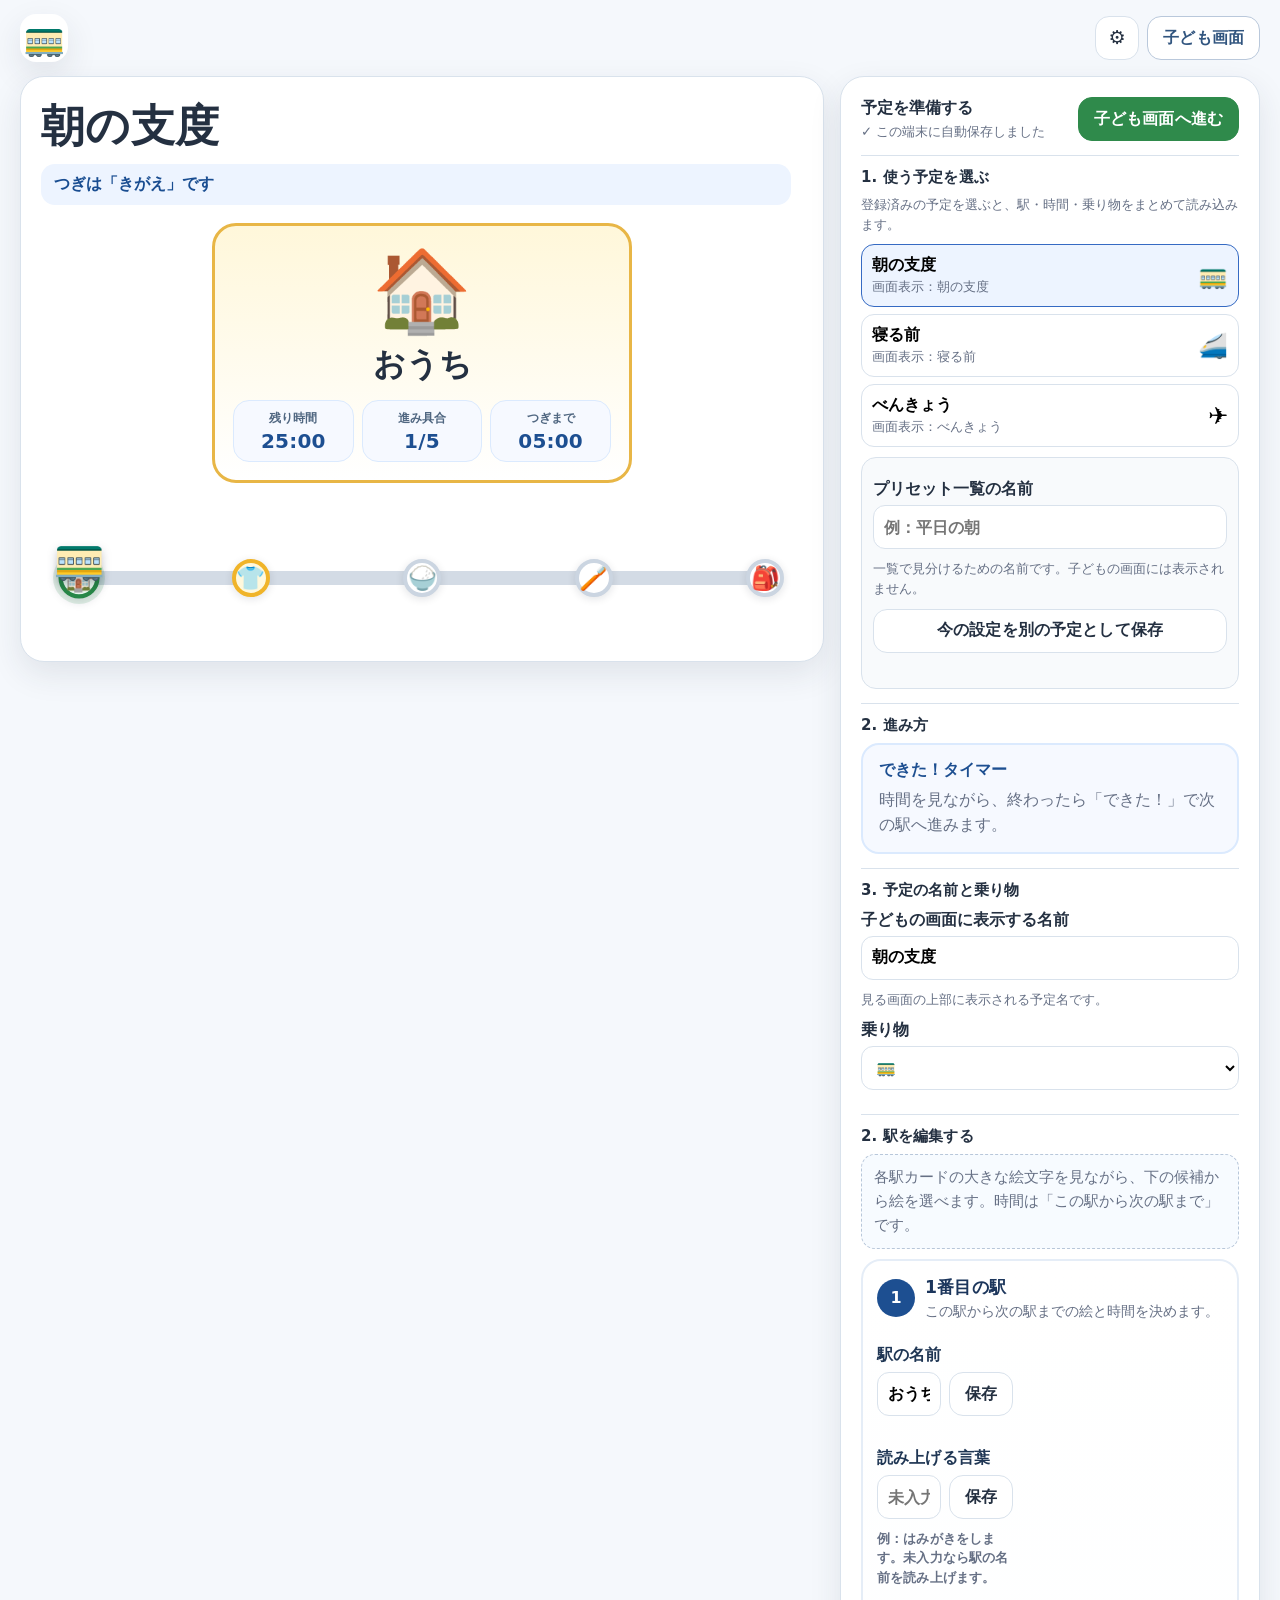
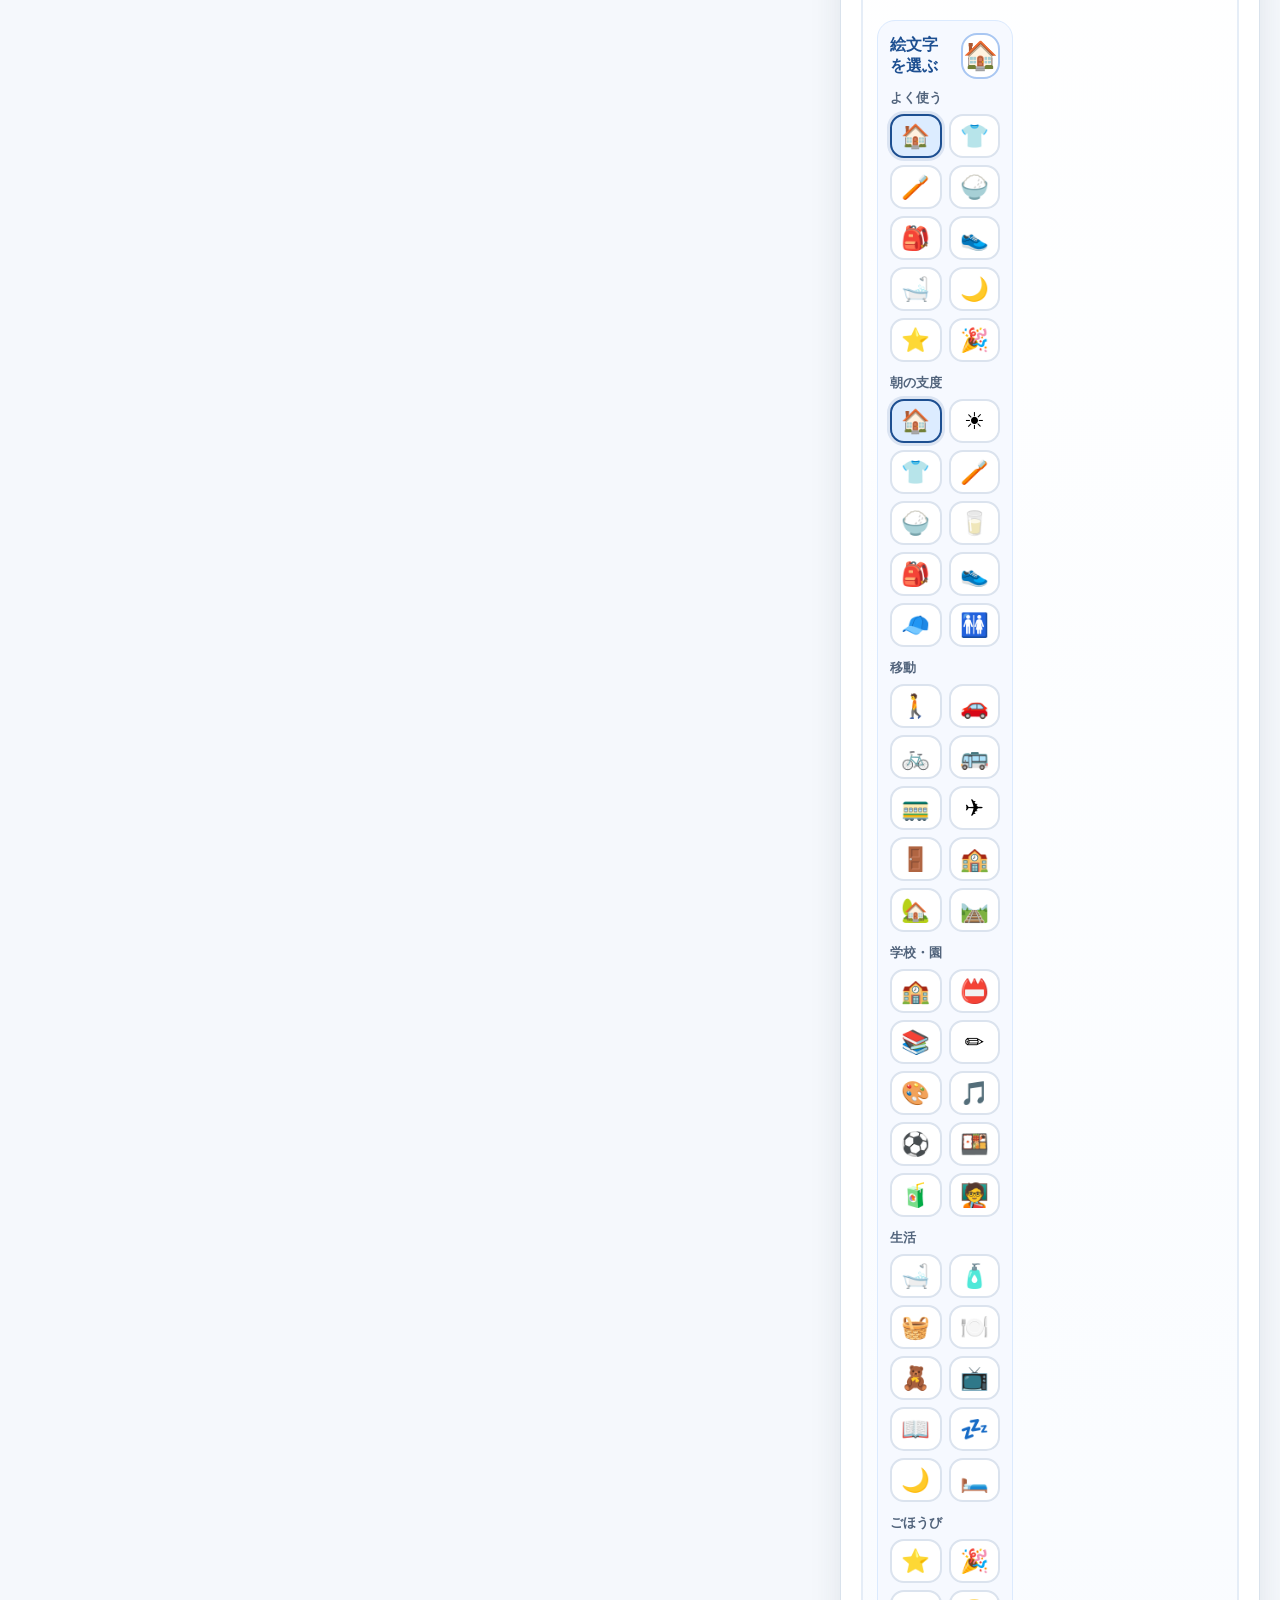
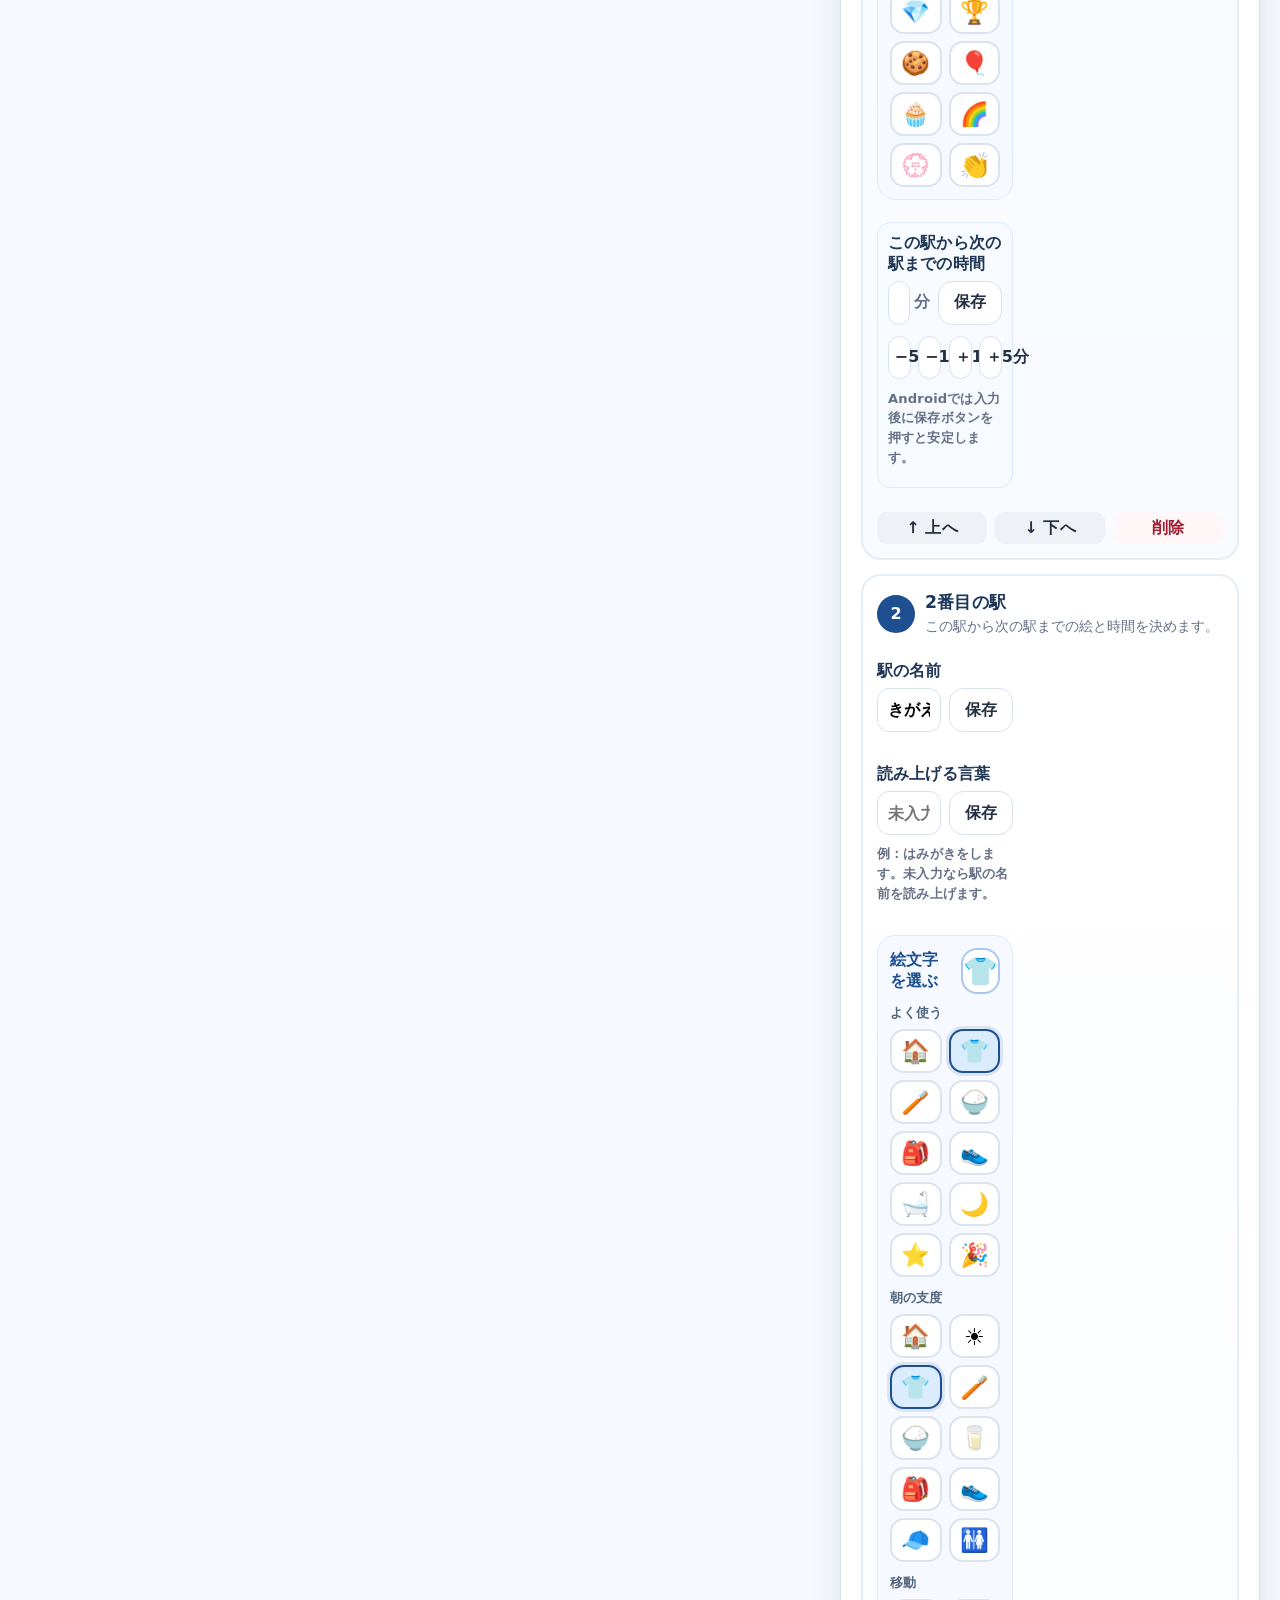
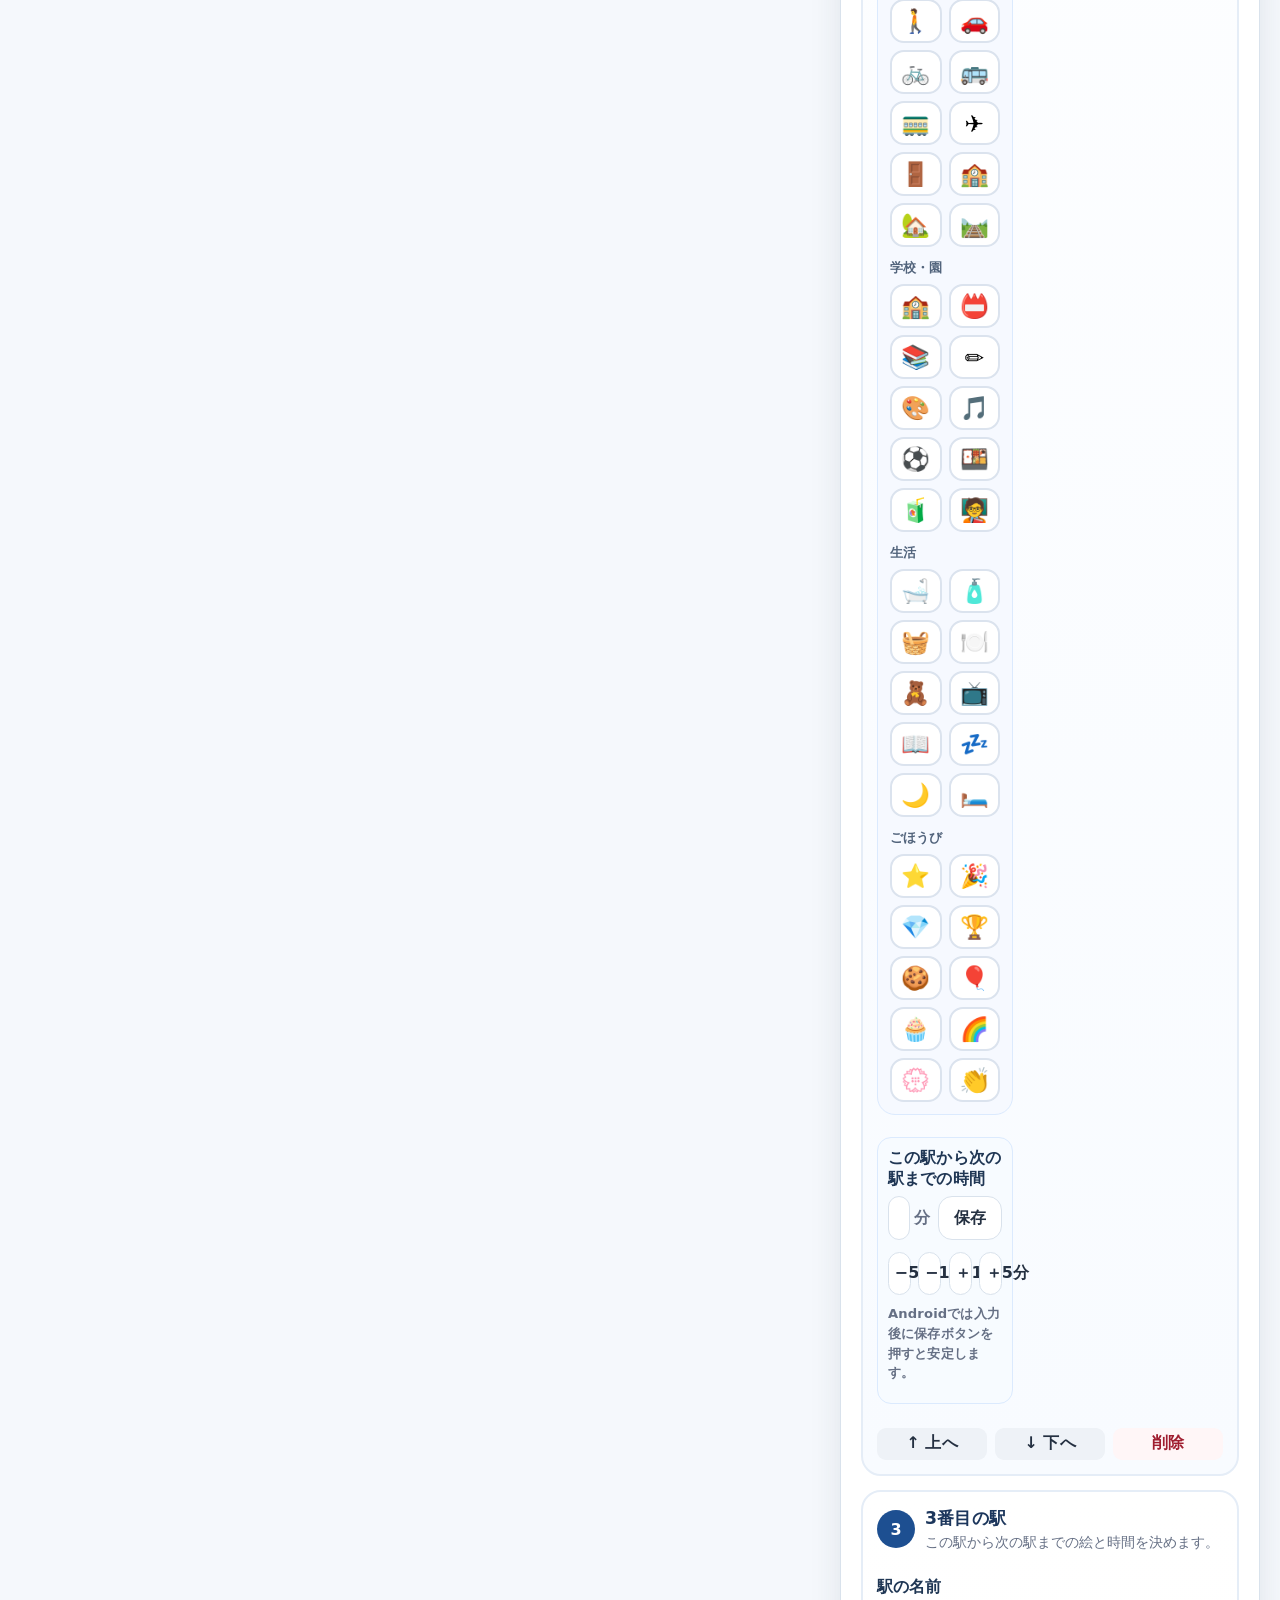
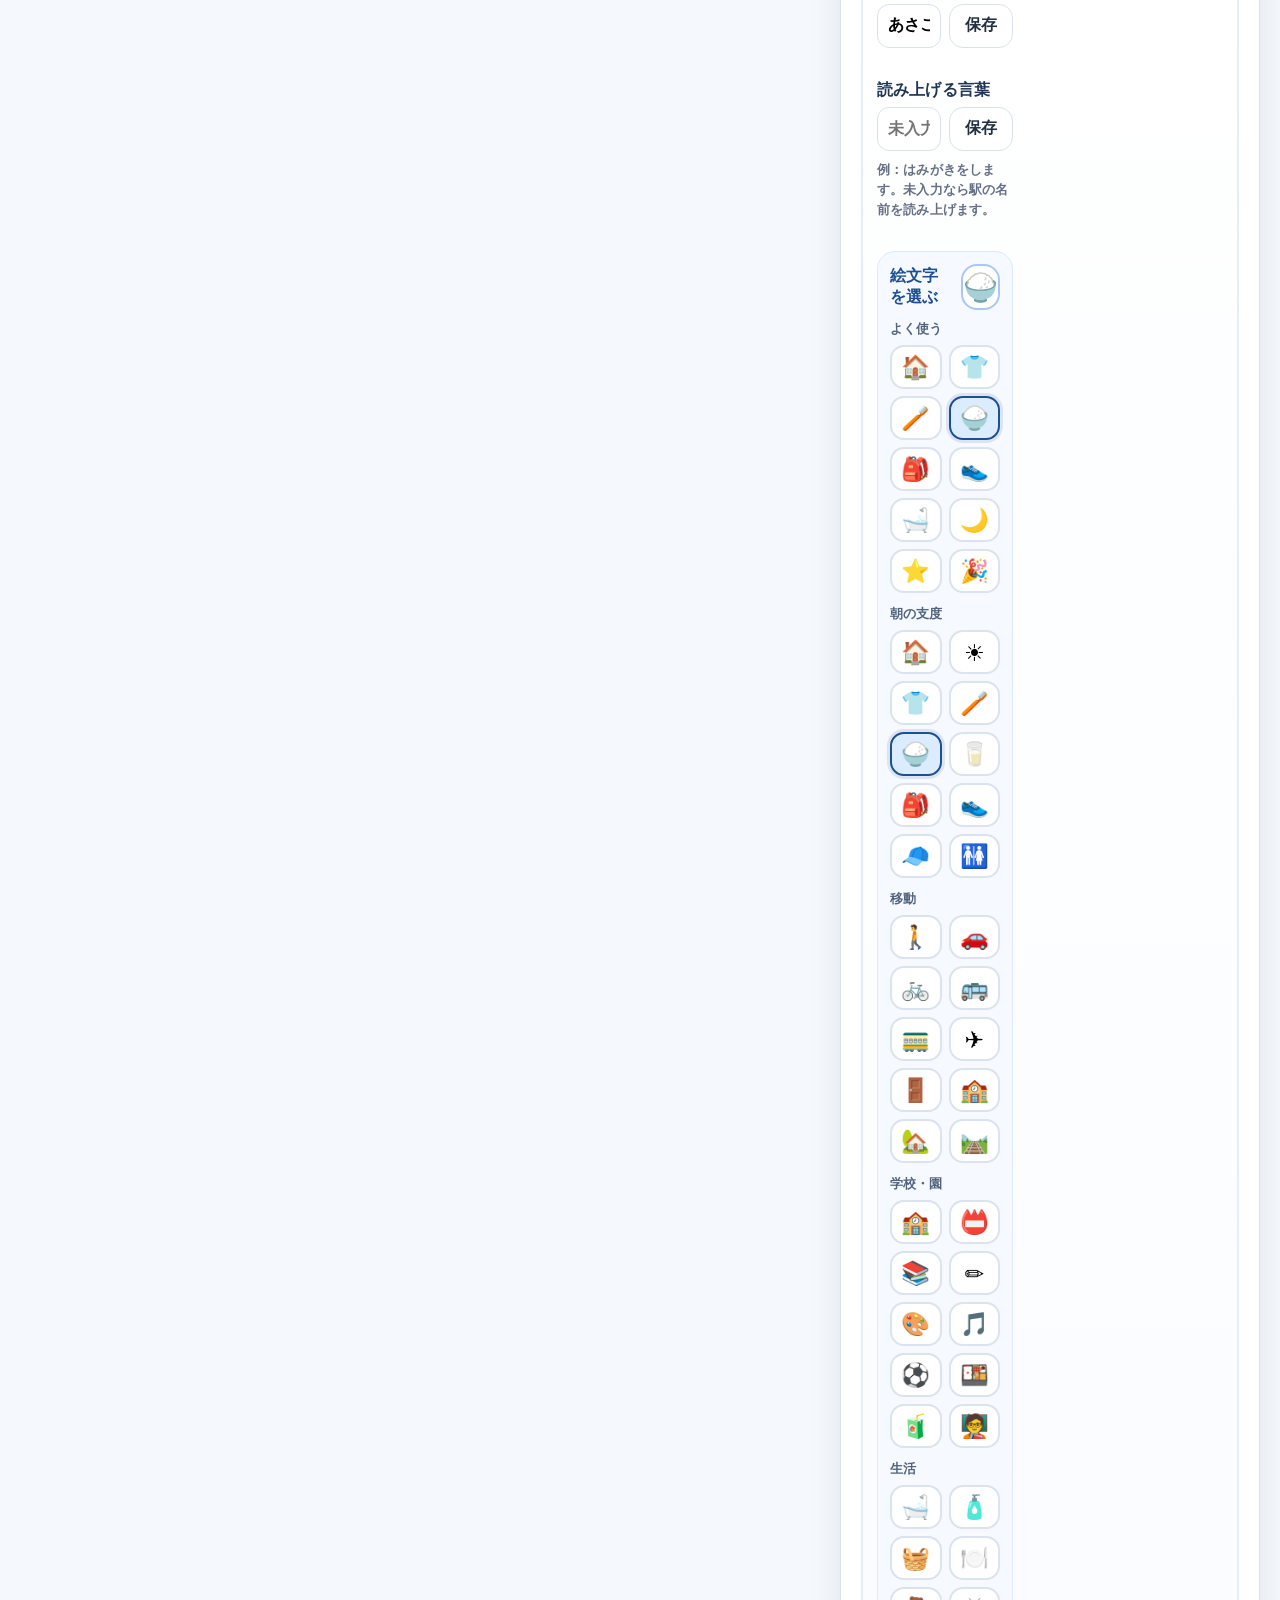
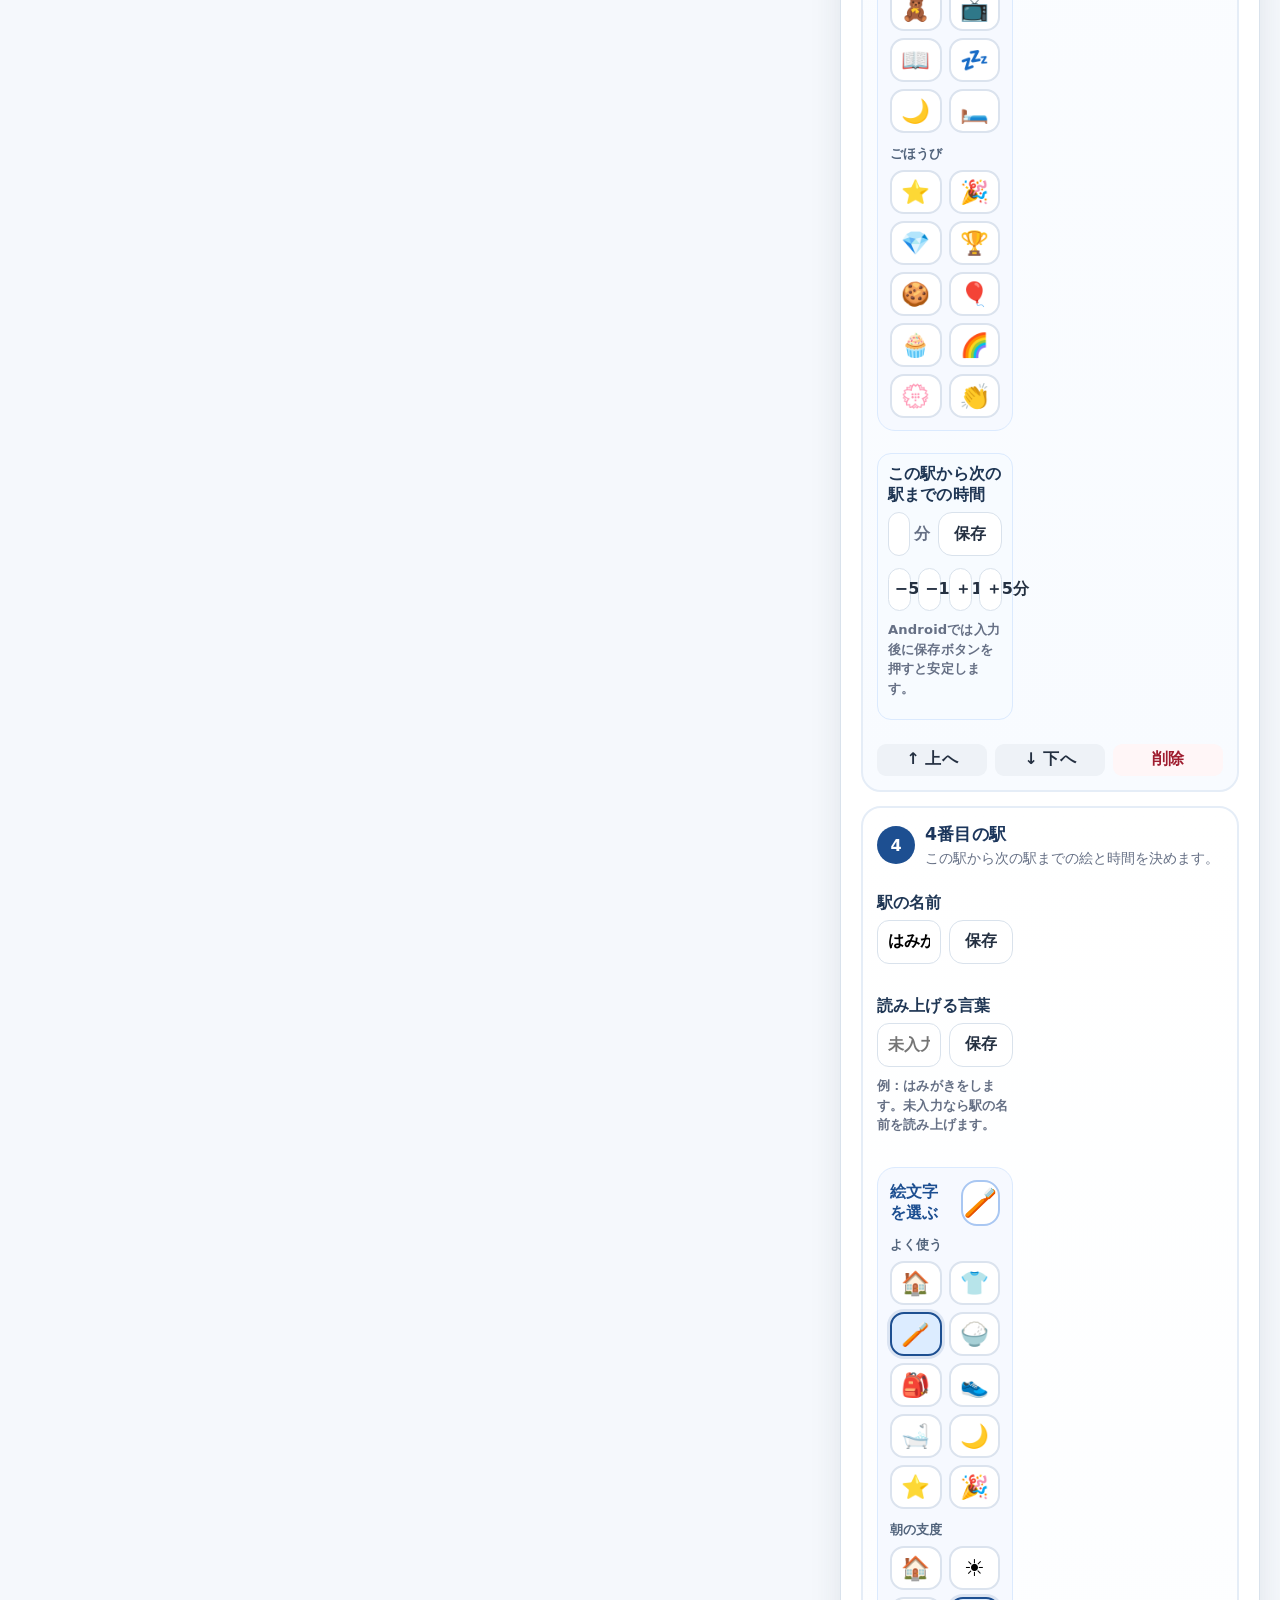
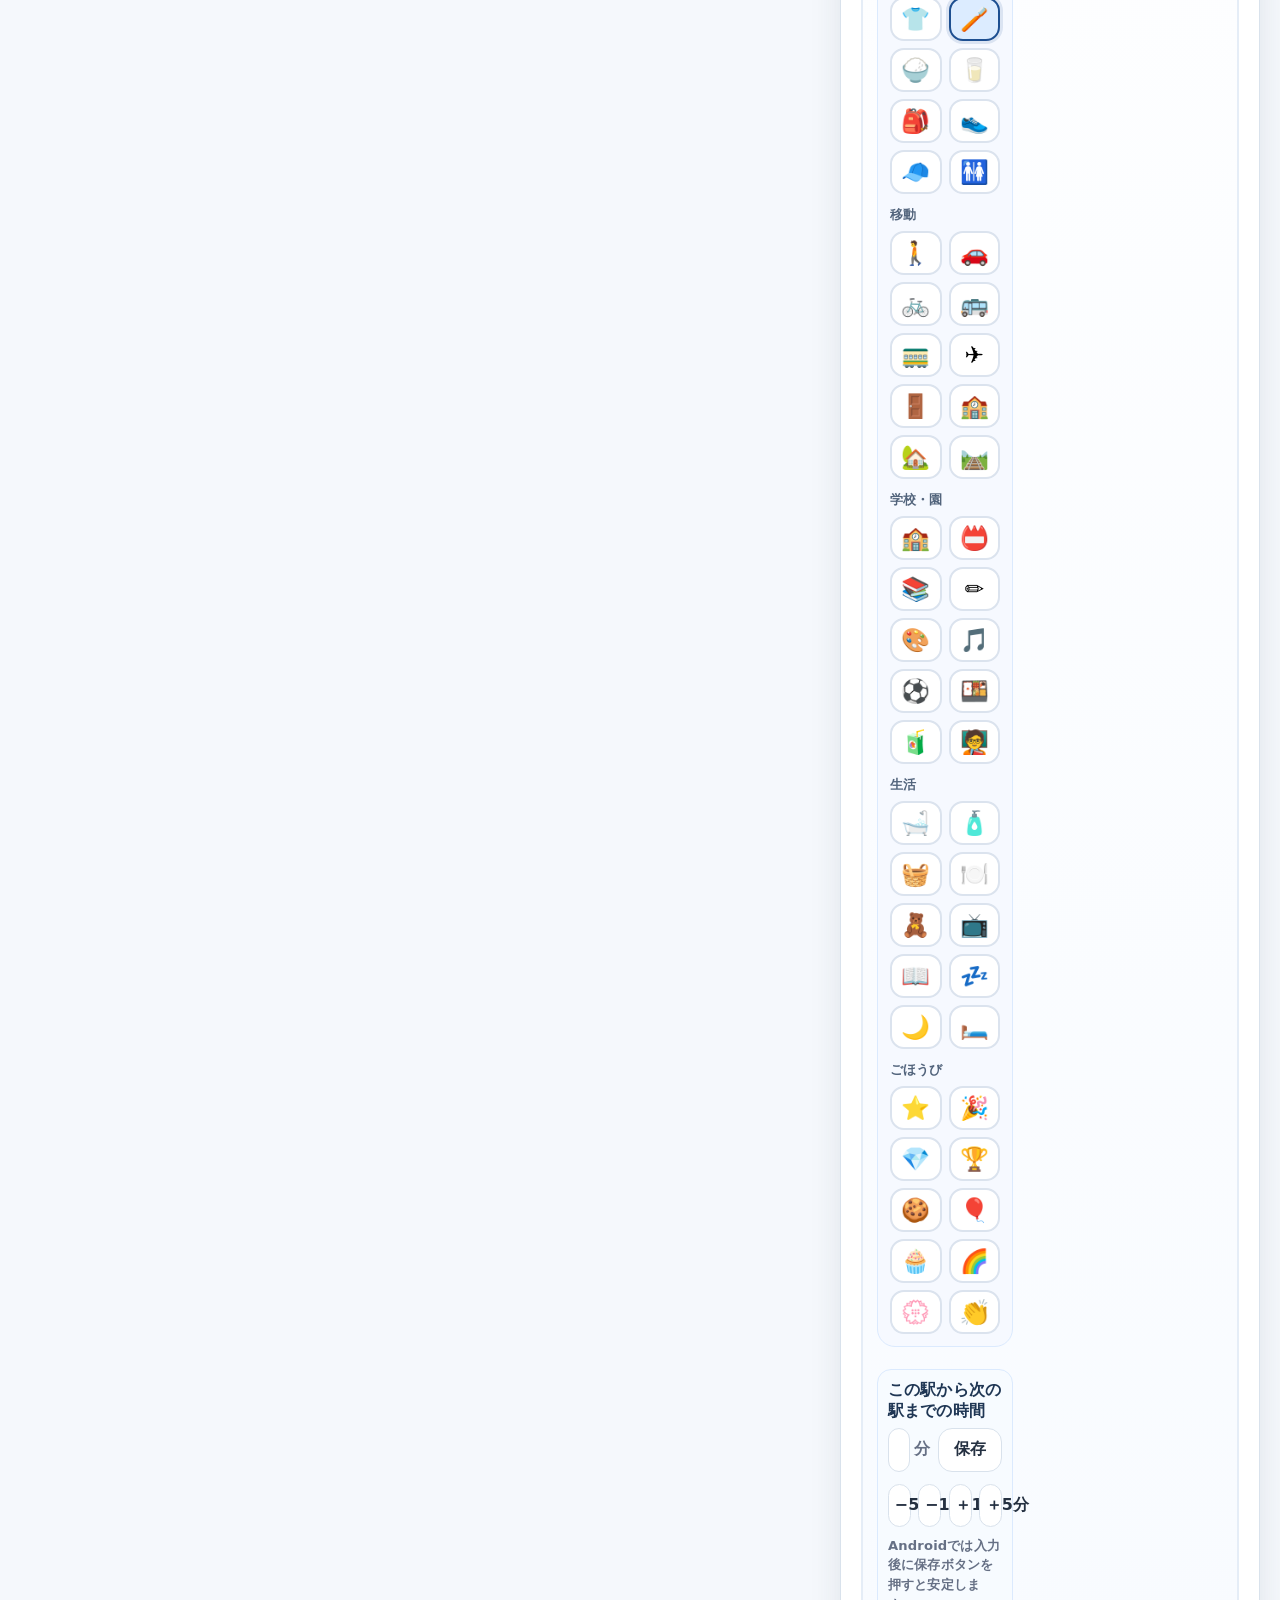
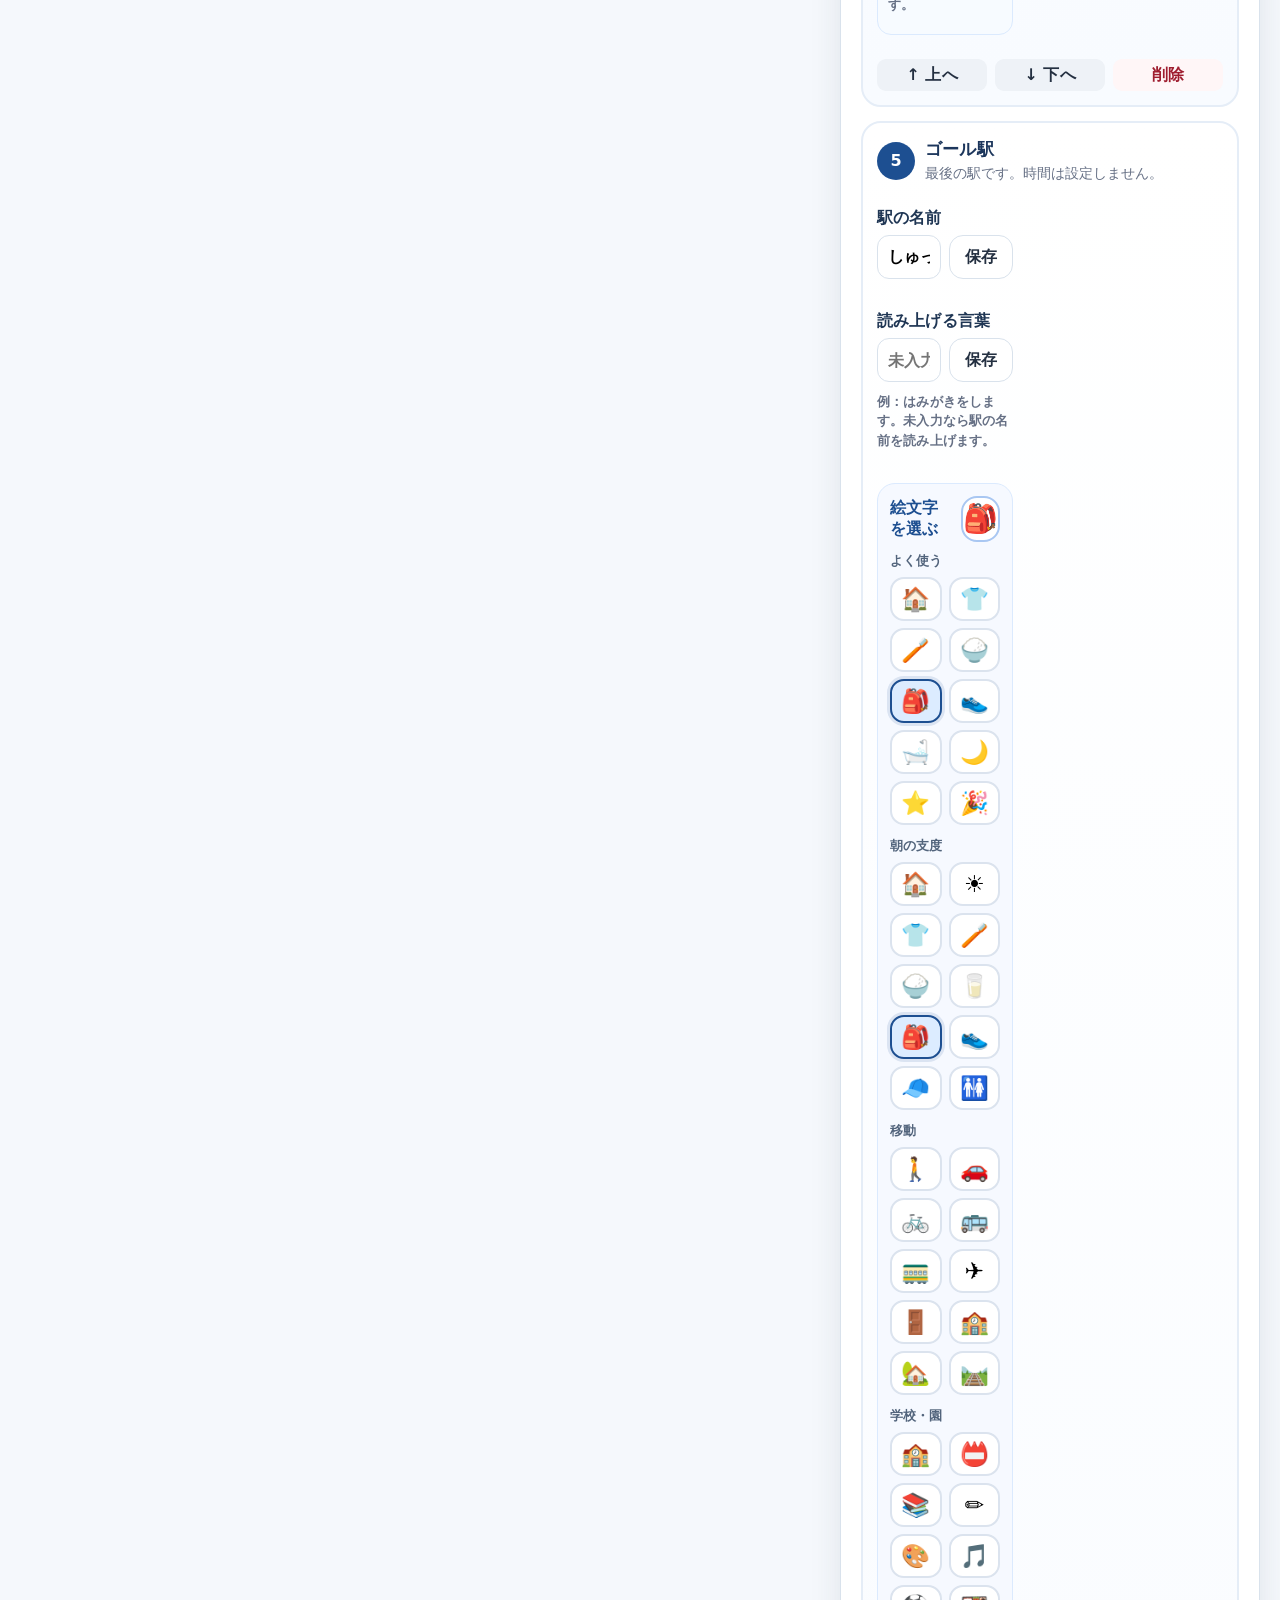
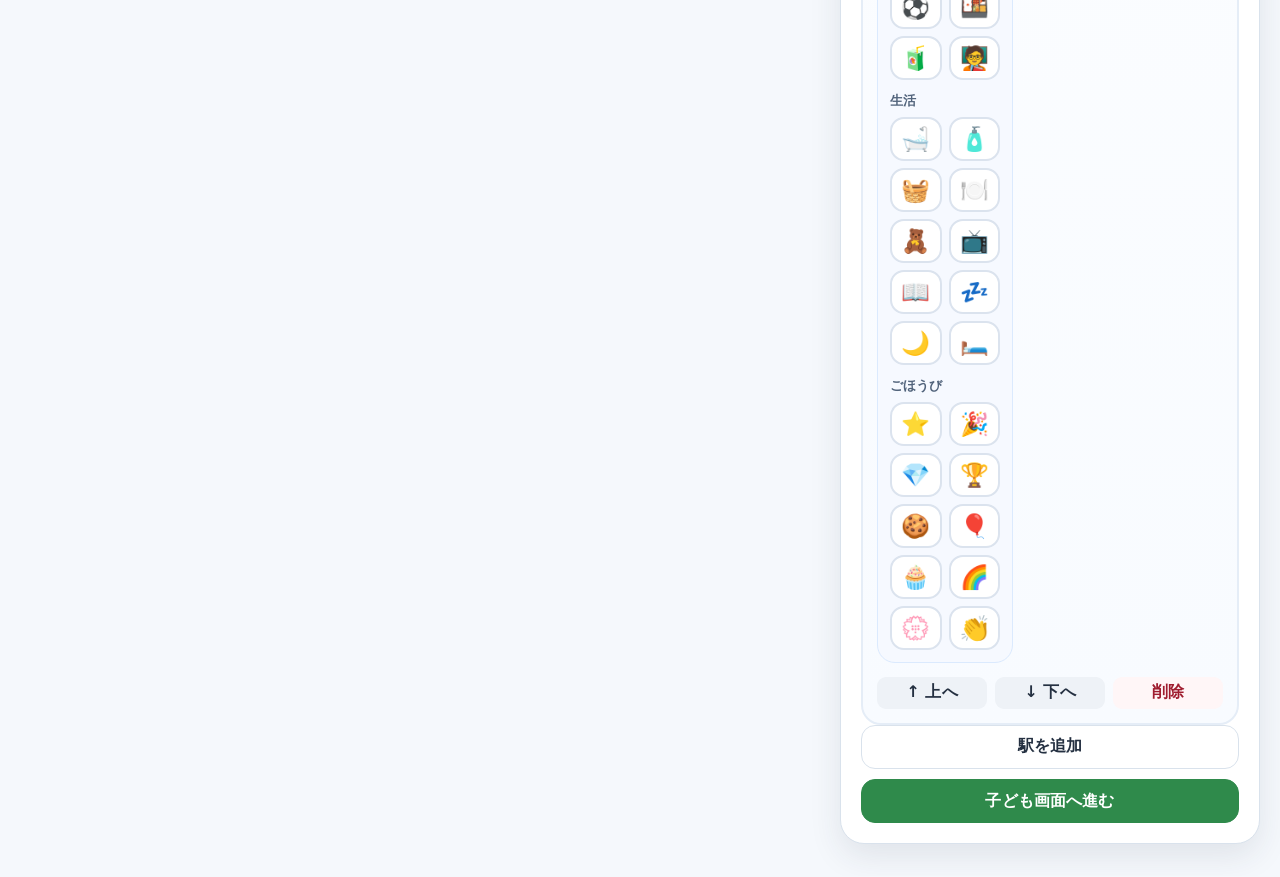
==== commit f497ac6c: "Add files via upload" ====
--- a/index.html
+++ b/index.html
@@ -13,17 +13,16 @@
   <link rel="manifest" href="manifest.webmanifest" />
   <link rel="icon" type="image/png" sizes="32x32" href="icons/favicon-32.png" />
   <link rel="apple-touch-icon" href="icons/icon-192.png" />
-  <link rel="stylesheet" href="style.css?v=1.2.1" />
+  <link rel="stylesheet" href="style.css?v=1.4.0" />
 </head>
 <body class="edit-mode timeline-horizontal">
   <div class="app">
     <header class="app-header">
-      <div class="brand"><span class="brand-icon">🚃</span><span>おしたくトレイン</span></div>
+      <div class="brand brand-icon-only" aria-label="おしたくトレイン"><span class="brand-icon" aria-hidden="true">🚃</span></div>
       <div class="header-actions">
-        <span id="connectionStatus" class="connection-status" role="status" aria-live="polite"><span aria-hidden="true">●</span><span>確認中</span></span>
-        <button id="menuButton" class="btn secondary" type="button" aria-expanded="false" aria-controls="appMenu">☰ <span>メニュー</span></button>
+        <button id="settingsIconButton" class="btn secondary settings-icon-button" type="button" aria-label="設定画面へ" title="設定画面へ">⚙️</button>
         <button id="viewEditToggle" class="btn view-toggle" type="button" aria-pressed="false">子ども画面</button>
-      </div>
+</div>
     </header>
 
     <p id="errorBanner" class="error-banner hidden" role="alert"></p>
@@ -131,6 +130,7 @@
             <p id="stationEditorGuide" class="editor-help station-editor-guide">各駅カードの大きな絵文字を見ながら、下の候補から絵を選べます。時間は「この駅から次の駅まで」です。</p>
           <div id="stationEditor" class="station-editor"></div>
             <button id="addStationBtn" class="btn secondary full" type="button">駅を追加</button>
+            <button id="startPlanBottomBtn" class="btn success full child-screen-bottom-button" type="button">子ども画面へ進む</button>
           </section>
         </aside>
       </div>
@@ -235,18 +235,17 @@
         <section class="card settings-card settings-card--wide" aria-labelledby="dataSettingsTitle">
           <h2 id="dataSettingsTitle">6．データとアプリ</h2>
           <section class="pwa-panel" aria-labelledby="pwaSettingsTitle">
-            <div class="pwa-panel-heading">
+            <div class="pwa-panel-heading pwa-panel-heading--simple">
               <div>
-                <strong id="pwaSettingsTitle">オフラインとアプリ更新</strong>
-                <p id="pwaStatusText">利用状態を確認しています。</p>
-              </div>
-              <span id="pwaStatusBadge" class="pwa-status-badge">確認中</span>
+                <strong id="pwaSettingsTitle">アプリ更新</strong>
+                <p class="pwa-static-note">必要なときにアプリの更新を確認できます。</p>
+              </div>
             </div>
             <div class="pwa-actions">
               <button id="installAppButton" class="btn primary hidden" type="button">端末にインストール</button>
               <button id="checkUpdateButton" class="btn secondary" type="button">更新を確認</button>
             </div>
-            <p class="pwa-help">一度オンラインで開いた後は、通信がない場所でも予定・タイマー・編集を利用できます。予定データは引き続きこのブラウザ内に保存されます。</p>
+            <p class="pwa-help">予定・タイマー・編集に使うデータは、このブラウザ内に保存されます。アプリの更新確認は必要なときに行えます。</p>
           </section>
 
           <section class="sync-preparation-panel" aria-labelledby="syncPreparationTitle">
@@ -283,118 +282,25 @@
             <button id="resetSettingsButton" class="btn secondary" type="button">表示設定だけ初期状態へ戻す</button>
             <button id="resetAllDataButton" class="btn danger" type="button">すべてのデータを初期化</button>
           </div>
+          <section class="card settings-card app-legal-card" aria-labelledby="legalInfoTitle">
+            <h2 id="legalInfoTitle">7．このアプリについて</h2>
+            <div class="legal-link-grid">
+              <a class="btn secondary legal-link-button" href="privacy.html">プライバシーポリシー</a>
+            </div>
+            <dl class="app-information legal-app-information">
+              <div><dt>運営者</dt><dd>PsychCraftWorks</dd></div>
+              <div><dt>連絡先</dt><dd><a href="mailto:psychcraftworks@gmail.com">psychcraftworks@gmail.com</a></dd></div>
+              <div><dt>データ保存</dt><dd>予定・駅名・時間・読み上げる言葉・設定は、この端末のブラウザ内に保存されます。</dd></div>
+            </dl>
+          </section>
           <dl class="app-information"><div><dt>アプリ</dt><dd>おしたくトレイン</dd></div><div><dt>バージョン</dt><dd id="appVersionText">27</dd></div></dl>
           <details class="disclaimer"><summary>免責事項</summary><p>このアプリは、時間と予定を見える形で示すための補助ツールです。安全管理、医療、診断または個別支援計画を代替するものではありません。</p></details>
         </section>
       </div>
     </section>
 
-    <section id="accountPage" class="app-page account-page" aria-labelledby="accountPageTitle">
-      <div class="page-header">
-        <button class="btn secondary" id="accountBackButton" type="button">← 予定へ戻る</button>
-        <div>
-          <span class="page-eyebrow">任意ログイン</span>
-          <h1 id="accountPageTitle">アカウントとバックアップ</h1>
-          <p>ログインしなくても、この端末だけで予定・タイマー・設定を使えます。第8段階では、将来のメールOTPログインに向けた画面と端末内の認証状態管理を追加しています。</p>
-        </div>
-      </div>
-
-      <div class="account-layout">
-        <section class="card account-card" aria-labelledby="accountStatusTitle">
-          <div class="account-status-panel" id="accountStatusPanel">
-            <span class="account-status-icon" aria-hidden="true">🔐</span>
-            <div>
-              <h2 id="accountStatusTitle">この端末だけで利用中</h2>
-              <p id="accountStatusText">予定はこのブラウザ内に保存されています。ログインしなくても使い続けられます。</p>
-              <p class="account-meta" id="accountMetaText">クラウド未接続</p>
-            </div>
-          </div>
-        </section>
-
-        <section class="card account-card" id="accountSignInCard" aria-labelledby="accountSignInTitle">
-          <h2 id="accountSignInTitle">バックアップ・同期を使う準備</h2>
-          <p class="help">この段階では実メール送信やクラウド同期は行いません。入力内容は端末内でのみ使われ、次段階で本物の認証サービスへ差し替えられる構造です。</p>
-
-          <div class="auth-step-list" aria-label="ログイン手順">
-            <span class="auth-step is-current" id="authStepEmail">1 メール</span>
-            <span class="auth-step" id="authStepCode">2 コード</span>
-            <span class="auth-step" id="authStepData">3 データ</span>
-          </div>
-
-          <form class="auth-form" id="accountEmailForm">
-            <label>メールアドレス
-              <input id="accountEmailInput" type="email" inputmode="email" autocomplete="email" placeholder="parent@example.jp" />
-            </label>
-            <button class="btn success full" id="accountSendOtpButton" type="submit">確認コードを作成</button>
-          </form>
-
-          <form class="auth-form hidden" id="accountOtpForm">
-            <p class="otp-demo-box" id="otpDemoBox">確認コード：------</p>
-            <label>確認コード
-              <input id="accountOtpInput" type="text" inputmode="numeric" pattern="[0-9]*" maxlength="6" placeholder="6桁のコード" />
-            </label>
-            <div class="button-row">
-              <button class="btn success" id="accountVerifyOtpButton" type="submit">確認する</button>
-              <button class="btn secondary" id="accountResendOtpButton" type="button">コードを作り直す</button>
-              <button class="btn secondary" id="accountCancelOtpButton" type="button">戻る</button>
-            </div>
-            <p class="help" id="accountOtpHelp">ローカル確認用のコードです。メール送信は行いません。</p>
-          </form>
-
-          <div class="auth-form hidden" id="accountDataChoicePanel">
-            <h3>端末内データの扱い</h3>
-            <p class="help">クラウド同期を実装する前の確認画面です。この段階では、選んだ内容を端末内に記録するだけで、外部送信は行いません。</p>
-            <div class="choice-grid account-choice-grid">
-              <button class="choice-button" type="button" data-auth-data-choice="upload">この端末のデータをクラウドへ追加する予定</button>
-              <button class="choice-button" type="button" data-auth-data-choice="download">クラウドのデータをこの端末へ取得する予定</button>
-              <button class="choice-button" type="button" data-auth-data-choice="merge">両方を確認して統合する予定</button>
-              <button class="choice-button" type="button" data-auth-data-choice="later">今回は同期しない</button>
-            </div>
-            <p class="help" id="accountDataChoiceText">まだ選択されていません。</p>
-            <button class="btn success full" id="accountCompleteLoginButton" type="button" disabled>この端末でログイン状態にする</button>
-          </div>
-        </section>
-
-        <section class="card account-card hidden" id="accountSignedInCard" aria-labelledby="accountSignedInTitle">
-          <h2 id="accountSignedInTitle">ログイン状態</h2>
-          <dl class="account-detail-list">
-            <div><dt>メール</dt><dd id="accountSignedEmail">---</dd></div>
-            <div><dt>端末ID</dt><dd id="accountDeviceId">---</dd></div>
-            <div><dt>同期状態</dt><dd id="accountSyncState">クラウド未接続</dd></div>
-            <div><dt>データ方針</dt><dd id="accountDataChoiceSummary">---</dd></div>
-          </dl>
-          <div class="button-row">
-            <button class="btn secondary" id="accountExportStatusButton" type="button">認証状態を書き出す</button>
-            <button class="btn danger" id="accountLogoutButton" type="button">この端末からログアウト</button>
-          </div>
-          <p class="help">ログアウトしても、予定・プリセット・はこの端末に残ります。クラウド同期はまだ未実装です。</p>
-        </section>
-
-        <section class="card account-card">
-          <h2>この段階でできること</h2>
-          <ul class="account-note-list">
-            <li>ログインなしで使い続ける</li>
-            <li>メールOTP画面の動線を確認する</li>
-            <li>端末内だけに認証状態を保存する</li>
-            <li>クラウド送信なしでデータ移行方針を記録する</li>
-          </ul>
-        </section>
-      </div>
-    </section>
-
   </div>
-
-  <div id="menuBackdrop" class="menu-backdrop" aria-hidden="true"></div>
-  <nav id="appMenu" class="app-menu" aria-label="メニュー" aria-hidden="true" inert>
-    <div class="menu-head"><strong>メニュー</strong><button id="menuCloseButton" class="icon-button" type="button" aria-label="メニューを閉じる">×</button></div>
-    <button class="menu-link" data-page="schedule" type="button">🚃 予定</button>
-<button class="menu-link" data-page="settings" type="button">⚙️ 設定 <small>表示・音・操作を調整</small></button>
-    <button class="menu-link" data-page="account" type="button">🔐 アカウント <small>任意ログイン・バックアップ準備</small></button>
-    <p class="menu-note">子ども画面は実際に使う画面です。表示だけ確認するときは編集画面の「」を使います。</p>
-  </nav>
-
-
-  <section id="updateBanner" class="update-banner hidden" role="status" aria-live="polite" aria-label="アプリの更新">
+<section id="updateBanner" class="update-banner hidden" role="status" aria-live="polite" aria-label="アプリの更新">
     <div><strong>新しいバージョンがあります</strong><span>予定を保存してから安全に更新します。</span></div>
     <div class="update-actions">
       <button id="applyUpdateButton" class="btn primary" type="button">更新する</button>
@@ -411,7 +317,7 @@
   </div>
 
   <output id="selfTestResult" class="visually-hidden"></output>
-  <script src="data-layer.js?v=1.2.1" defer></script>
-  <script src="app.js?v=1.2.1" defer></script>
+  <script src="data-layer.js?v=1.4.0" defer></script>
+  <script src="app.js?v=1.4.0" defer></script>
 </body>
 </html>
--- a/style.css
+++ b/style.css
@@ -1,4 +1,6 @@
 :root {
+  --font-family-ud: "BIZ UDPGothic", "BIZ UDGothic", "UD Digi Kyokasho N-R", "UD デジタル 教科書体 N-R", "UD デジタル 教科書体 NP-R", "UD Digi Kyokasho NP-R", "Yu Gothic UI", "Yu Gothic", "Hiragino Sans", "Hiragino Kaku Gothic ProN", "Noto Sans JP", system-ui, -apple-system, BlinkMacSystemFont, sans-serif;
+  --font-family-rounded-ud: "BIZ UDPGothic", "BIZ UDGothic", "UD Digi Kyokasho N-R", "UD デジタル 教科書体 N-R", "Yu Gothic UI", "Hiragino Sans", "Noto Sans JP", system-ui, sans-serif;
   --bg: #f5f8fc;
   --card: #ffffff;
   --ink: #243041;
@@ -11,7 +13,7 @@
 }
 
 * { box-sizing: border-box; }
-html, body { margin: 0; min-height: 100%; overflow-x: hidden; font-family: "Noto Sans JP", "Yu Gothic", system-ui, sans-serif; color: var(--ink); background: var(--bg); }
+html, body { margin: 0; min-height: 100%; overflow-x: hidden; font-family: var(--font-family-ud); color: var(--ink); background: var(--bg); }
 button, input, select { font: inherit; }
 button { touch-action: manipulation; }
 .hidden { display: none !important; }
@@ -1845,3 +1847,610 @@
 .child-preview-card {
   display: none !important;
 }
+
+
+/* UD font readability */
+html,
+body,
+button,
+input,
+select,
+textarea {
+  font-family: var(--font-family-ud);
+  font-feature-settings: "palt" 1;
+  text-rendering: optimizeLegibility;
+}
+
+.station-name,
+.current-name,
+.card-title,
+.number-value,
+.number-chip strong,
+.station-edit-card h3,
+.station-edit-fields label,
+.btn,
+.menu-link,
+.page-eyebrow,
+h1,
+h2,
+h3 {
+  font-family: var(--font-family-rounded-ud);
+  letter-spacing: 0.01em;
+}
+
+.current-name,
+.number-value,
+.number-chip strong,
+.station-name {
+  font-weight: 800;
+}
+
+.kana-reading,
+.small-note,
+.setting-help,
+.editor-help {
+  line-height: 1.65;
+}
+
+
+/* Moving train timeline */
+.vehicle,
+.track-done {
+  transition: left 0.35s linear, width 0.35s linear;
+}
+
+body.reduce-motion .vehicle,
+body.reduce-motion .track-done {
+  transition: none !important;
+}
+
+/* Android editor input stability */
+.stable-field,
+.minutes-field {
+  gap: 0.45rem;
+}
+
+.stable-input-row,
+.minutes-input-row {
+  display: grid;
+  grid-template-columns: minmax(0, 1fr) auto;
+  align-items: center;
+  gap: 0.5rem;
+}
+
+.minutes-input-row {
+  grid-template-columns: minmax(0, 1fr) auto auto;
+}
+
+.stable-text-input,
+.minutes-direct-input {
+  min-height: 48px;
+  border-radius: 16px;
+  padding: 0.68rem 0.85rem;
+  font-size: 16px;
+  font-weight: 700;
+  touch-action: manipulation;
+  user-select: text;
+}
+
+.minutes-direct-input {
+  -webkit-appearance: none;
+  appearance: textfield;
+  text-align: center;
+  caret-color: var(--accent);
+}
+
+.stable-text-input:focus,
+.minutes-direct-input:focus {
+  outline: 3px solid rgba(25, 118, 210, 0.24);
+  outline-offset: 2px;
+  background: #fff;
+}
+
+.field-save-button {
+  min-height: 44px;
+  white-space: nowrap;
+  touch-action: manipulation;
+}
+
+.minutes-stepper {
+  display: grid;
+  grid-template-columns: repeat(4, minmax(0, 1fr));
+  gap: 0.45rem;
+  margin-top: 0.35rem;
+}
+
+.minute-adjust {
+  min-height: 42px;
+  padding-inline: 0.35rem;
+  white-space: nowrap;
+  touch-action: manipulation;
+}
+
+.field-help {
+  display: block;
+  color: var(--muted);
+  font-size: 0.82rem;
+  line-height: 1.5;
+  margin-top: 0.2rem;
+}
+
+@media (max-width: 520px) {
+  .stable-input-row,
+  .minutes-input-row {
+    grid-template-columns: 1fr;
+  }
+
+  .field-save-button,
+  .minute-adjust {
+    min-height: 46px;
+    font-size: 0.95rem;
+  }
+
+  .minutes-stepper {
+    grid-template-columns: repeat(2, minmax(0, 1fr));
+  }
+}
+
+
+/* Child timeline-to-timer spacing fix */
+@media (max-width: 640px) {
+  body.view-mode .main-card {
+    row-gap: 12px !important;
+  }
+
+  body.view-mode .track-wrap {
+    min-height: 92px !important;
+    padding-top: 42px !important;
+    padding-bottom: 18px !important;
+    margin-bottom: 0 !important;
+  }
+
+  body.view-mode #viewTimerControls,
+  body.view-mode .view-timer-controls {
+    margin-top: 0 !important;
+  }
+}
+
+
+/* Header title and bottom breathing room adjustment */
+.app-title,
+header h1,
+.site-title {
+  font-size: clamp(1.02rem, 4.1vw, 1.55rem) !important;
+  line-height: 1.15 !important;
+  letter-spacing: 0.01em !important;
+}
+
+.mode-toggle,
+.view-toggle,
+#viewEditToggle,
+.segmented-control {
+  white-space: nowrap;
+}
+
+.mode-toggle button,
+.view-toggle button,
+#viewEditToggle button,
+.segmented-control button,
+.mode-toggle .btn,
+.view-toggle .btn {
+  white-space: nowrap;
+  font-size: clamp(0.82rem, 3.1vw, 0.98rem);
+  padding-left: 0.72rem;
+  padding-right: 0.72rem;
+}
+
+.app-shell,
+body {
+  padding-bottom: calc(env(safe-area-inset-bottom, 0px) + 1em) !important;
+}
+
+main,
+.main-shell,
+.page-shell {
+  padding-bottom: max(1em, env(safe-area-inset-bottom, 0px)) !important;
+}
+
+@media (max-width: 390px) {
+  .app-title,
+  header h1,
+  .site-title {
+    font-size: clamp(0.95rem, 3.8vw, 1.2rem) !important;
+  }
+
+  .mode-toggle button,
+  .view-toggle button,
+  #viewEditToggle button,
+  .segmented-control button,
+  .mode-toggle .btn,
+  .view-toggle .btn {
+    font-size: 0.78rem;
+    padding-left: 0.52rem;
+    padding-right: 0.52rem;
+  }
+}
+
+
+/* Header title minus 5pt adjustment */
+.app-title,
+header h1,
+.site-title {
+  font-size: clamp(0.6rem, calc(4.1vw - 5pt), 1.13rem) !important;
+  line-height: 1.08 !important;
+  letter-spacing: 0 !important;
+  font-weight: 700 !important;
+}
+
+.mode-toggle,
+.view-toggle,
+#viewEditToggle,
+.segmented-control {
+  white-space: nowrap !important;
+}
+
+.mode-toggle button,
+.view-toggle button,
+#viewEditToggle button,
+.segmented-control button,
+.mode-toggle .btn,
+.view-toggle .btn {
+  white-space: nowrap !important;
+  font-size: clamp(0.78rem, 2.9vw, 0.94rem) !important;
+}
+
+@media (max-width: 390px) {
+  .app-title,
+  header h1,
+  .site-title {
+    font-size: clamp(0.52rem, calc(3.8vw - 5pt), 0.78rem) !important;
+    line-height: 1.06 !important;
+  }
+
+  .mode-toggle button,
+  .view-toggle button,
+  #viewEditToggle button,
+  .segmented-control button,
+  .mode-toggle .btn,
+  .view-toggle .btn {
+    font-size: 0.74rem !important;
+    padding-left: 0.42rem !important;
+    padding-right: 0.42rem !important;
+  }
+}
+
+
+/* Privacy policy and app legal information */
+.app-legal-card {
+  border-color: rgba(53, 106, 195, 0.18);
+}
+
+.legal-link-grid {
+  display: flex;
+  flex-wrap: wrap;
+  gap: 0.6rem;
+  margin: 0.6rem 0 0.85rem;
+}
+
+.legal-link-button {
+  text-decoration: none;
+}
+
+.legal-app-information {
+  gap: 0.55rem;
+}
+
+.legal-app-information a,
+.app-legal-footer a,
+.privacy-document a {
+  color: var(--primary, #356ac3);
+  font-weight: 700;
+}
+
+.app-legal-footer {
+  display: flex;
+  flex-wrap: wrap;
+  justify-content: center;
+  gap: 0.45rem 0.9rem;
+  padding: 0.65rem 1rem calc(env(safe-area-inset-bottom, 0px) + 1em);
+  color: var(--muted, #667085);
+  font-size: 0.82rem;
+  text-align: center;
+}
+
+.privacy-page {
+  background: linear-gradient(180deg, #f7fbff 0%, #fff9f0 100%);
+  color: var(--ink, #213047);
+  min-height: 100vh;
+}
+
+.privacy-document {
+  width: min(920px, calc(100% - 2rem));
+  margin: 0 auto;
+  padding: 1.25rem 0 calc(env(safe-area-inset-bottom, 0px) + 2rem);
+}
+
+.privacy-hero,
+.privacy-section {
+  background: rgba(255, 255, 255, 0.94);
+  border: 1px solid rgba(53, 106, 195, 0.12);
+  border-radius: 24px;
+  box-shadow: 0 14px 30px rgba(36, 65, 105, 0.08);
+  padding: clamp(1rem, 4vw, 1.65rem);
+  margin-bottom: 1rem;
+}
+
+.privacy-hero h1 {
+  margin: 0.2rem 0 0.55rem;
+  font-size: clamp(1.45rem, 6vw, 2.1rem);
+}
+
+.privacy-section h2 {
+  margin-top: 0;
+  font-size: clamp(1.05rem, 4.5vw, 1.35rem);
+}
+
+.privacy-section p {
+  line-height: 1.85;
+}
+
+.privacy-info-list {
+  display: grid;
+  gap: 0.55rem;
+}
+
+.privacy-info-list div {
+  display: grid;
+  gap: 0.2rem;
+  padding: 0.75rem;
+  background: rgba(53, 106, 195, 0.06);
+  border-radius: 16px;
+}
+
+.privacy-info-list dt {
+  font-weight: 800;
+}
+
+.privacy-info-list dd {
+  margin: 0;
+}
+
+.privacy-back {
+  margin: 0 0 0.8rem;
+}
+
+.privacy-back-bottom {
+  text-align: center;
+  margin-top: 1.2rem;
+}
+
+.privacy-back a {
+  display: inline-flex;
+  align-items: center;
+  min-height: 44px;
+  padding: 0.55rem 0.85rem;
+  border-radius: 999px;
+  background: #fff;
+  text-decoration: none;
+  box-shadow: 0 8px 20px rgba(36, 65, 105, 0.08);
+}
+
+@media (max-width: 520px) {
+  .app-legal-footer {
+    font-size: 0.78rem;
+  }
+
+  .privacy-document {
+    width: min(100% - 1rem, 920px);
+  }
+}
+
+
+/* Legal footer layout fix and connection status removal */
+.connection-status,
+#connectionStatus,
+.pwa-status-badge,
+#pwaStatusBadge,
+#pwaStatusText {
+  display: none !important;
+}
+
+.app-header .app-legal-footer {
+  display: none !important;
+}
+
+.app-legal-footer--bottom {
+  width: min(100% - 2rem, 1120px);
+  margin: 0 auto;
+  padding: 0.8rem 1rem calc(env(safe-area-inset-bottom, 0px) + 1.15em);
+  display: flex;
+  flex-wrap: wrap;
+  align-items: center;
+  justify-content: center;
+  gap: 0.45rem 1rem;
+  border-top: 1px solid rgba(53, 106, 195, 0.12);
+  color: var(--muted, #667085);
+  font-size: 0.8rem;
+  line-height: 1.6;
+  text-align: center;
+}
+
+.app-legal-footer--bottom a {
+  color: var(--primary, #356ac3);
+  font-weight: 700;
+  text-decoration: none;
+}
+
+.app-legal-footer--bottom a:focus-visible,
+.app-legal-footer--bottom a:hover {
+  text-decoration: underline;
+}
+
+.pwa-panel-heading--simple {
+  align-items: flex-start;
+}
+
+.pwa-static-note {
+  margin: 0.25rem 0 0;
+  color: var(--muted, #667085);
+  line-height: 1.6;
+}
+
+@media (min-width: 900px) {
+  .app-legal-footer--bottom {
+    margin-top: 0.5rem;
+  }
+}
+
+
+/* Header brand text removal */
+.brand-icon-only {
+  min-width: auto !important;
+  gap: 0 !important;
+}
+
+.brand-icon-only .brand-icon {
+  margin-inline-end: 0 !important;
+}
+
+.app-legal-footer--bottom {
+  display: none !important;
+}
+
+
+/* Bottom child button and compact bottom whitespace */
+.child-screen-bottom-button {
+  margin-top: 0.65rem;
+}
+
+html,
+body {
+  min-height: auto !important;
+}
+
+body {
+  min-height: auto !important;
+  padding-bottom: 0 !important;
+}
+
+.app {
+  padding-bottom: 1em !important;
+}
+
+.app-page.active {
+  padding-bottom: 1em !important;
+}
+
+.layout,
+.main-card,
+.editor-panel,
+.settings-page,
+.account-page {
+  margin-bottom: 0 !important;
+}
+
+body.view-mode .app,
+body.edit-mode .app {
+  padding-bottom: 1em !important;
+}
+
+body.view-mode .main-card,
+body.edit-mode .editor-panel {
+  margin-bottom: 0 !important;
+}
+
+@media (max-width: 640px) {
+  .app {
+    padding-bottom: max(1em, env(safe-area-inset-bottom, 0px)) !important;
+  }
+
+  .app-page.active,
+  body.view-mode .main-card,
+  body.edit-mode .editor-panel {
+    padding-bottom: 1em !important;
+  }
+
+  body.view-mode .layout,
+  body.edit-mode .layout {
+    margin-bottom: 0 !important;
+    padding-bottom: 0 !important;
+  }
+}
+
+
+/* Header icon alignment between child and edit screens */
+@media (max-width: 640px) {
+  body.view-mode .app,
+  body.edit-mode .app {
+    width: calc(100% - 12px) !important;
+    max-width: calc(100% - 12px) !important;
+    margin-left: auto !important;
+    margin-right: auto !important;
+  }
+
+  body.view-mode .app-header,
+  body.edit-mode .app-header {
+    padding-left: 0 !important;
+    padding-right: 0 !important;
+  }
+
+  body.view-mode .brand,
+  body.edit-mode .brand {
+    margin-left: 0 !important;
+  }
+
+  body.view-mode .layout {
+    padding-left: 0 !important;
+    padding-right: 0 !important;
+  }
+}
+
+
+/* Child screen hamburger menu visibility */
+body.view-mode #menuButton {
+  display: none !important;
+}
+
+body.view-mode .header-actions {
+  justify-content: flex-end !important;
+  gap: 0 !important;
+}
+
+body.edit-mode #menuButton {
+  display: inline-flex;
+}
+
+/* 子ども画面では、右上は編集画面ボタンだけにして誤操作を減らします。 */
+body.view-mode #viewEditToggle {
+  margin-left: 0 !important;
+}
+
+
+/* Account feature and menu note removed */
+#accountPage,
+[data-page="account"],
+.menu-note {
+  display: none !important;
+}
+
+
+/* Hamburger menu replaced with settings emoji button */
+.settings-icon-button {
+  min-width: 44px !important;
+  padding-inline: 0.72rem !important;
+  font-size: 1.2rem !important;
+  line-height: 1 !important;
+}
+
+body.view-mode #settingsIconButton,
+body.edit-mode #settingsIconButton {
+  display: inline-flex !important;
+  align-items: center !important;
+  justify-content: center !important;
+}
+
+#menuButton,
+#menuBackdrop,
+#appMenu {
+  display: none !important;
+}
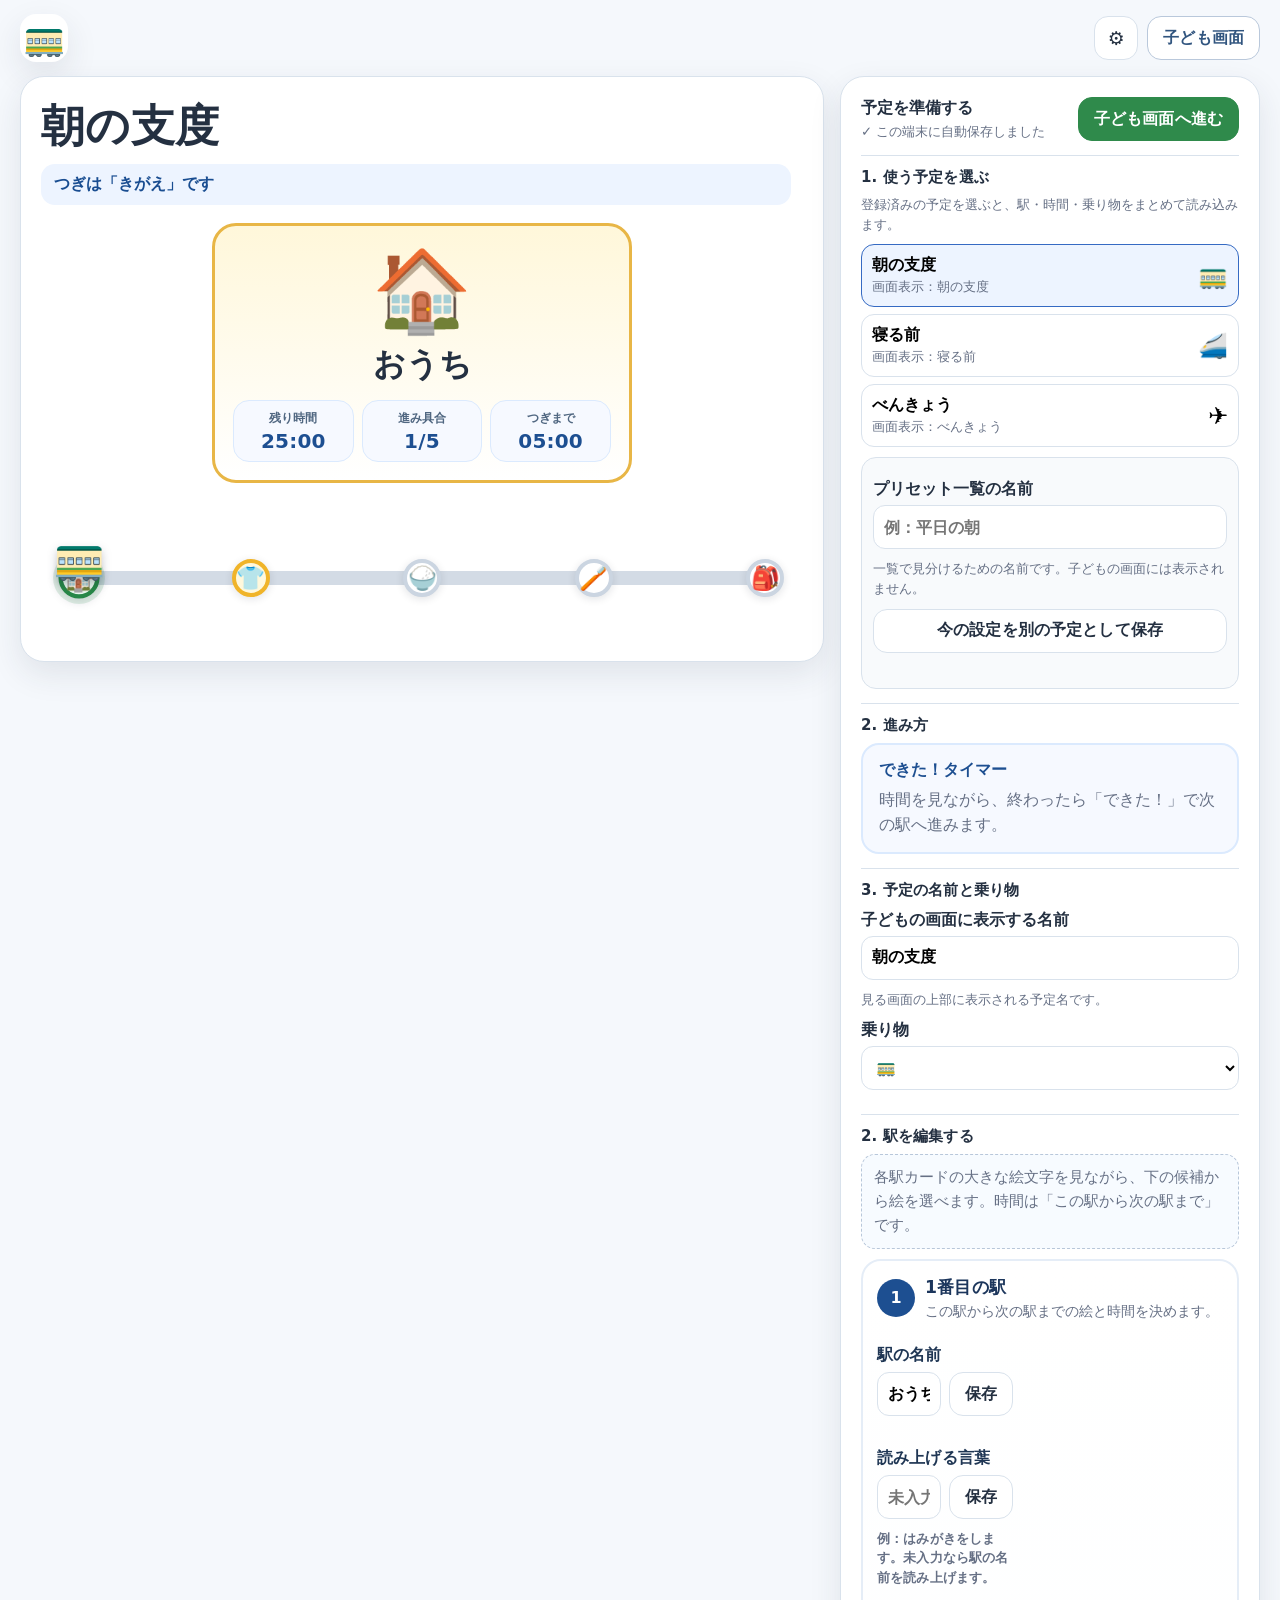
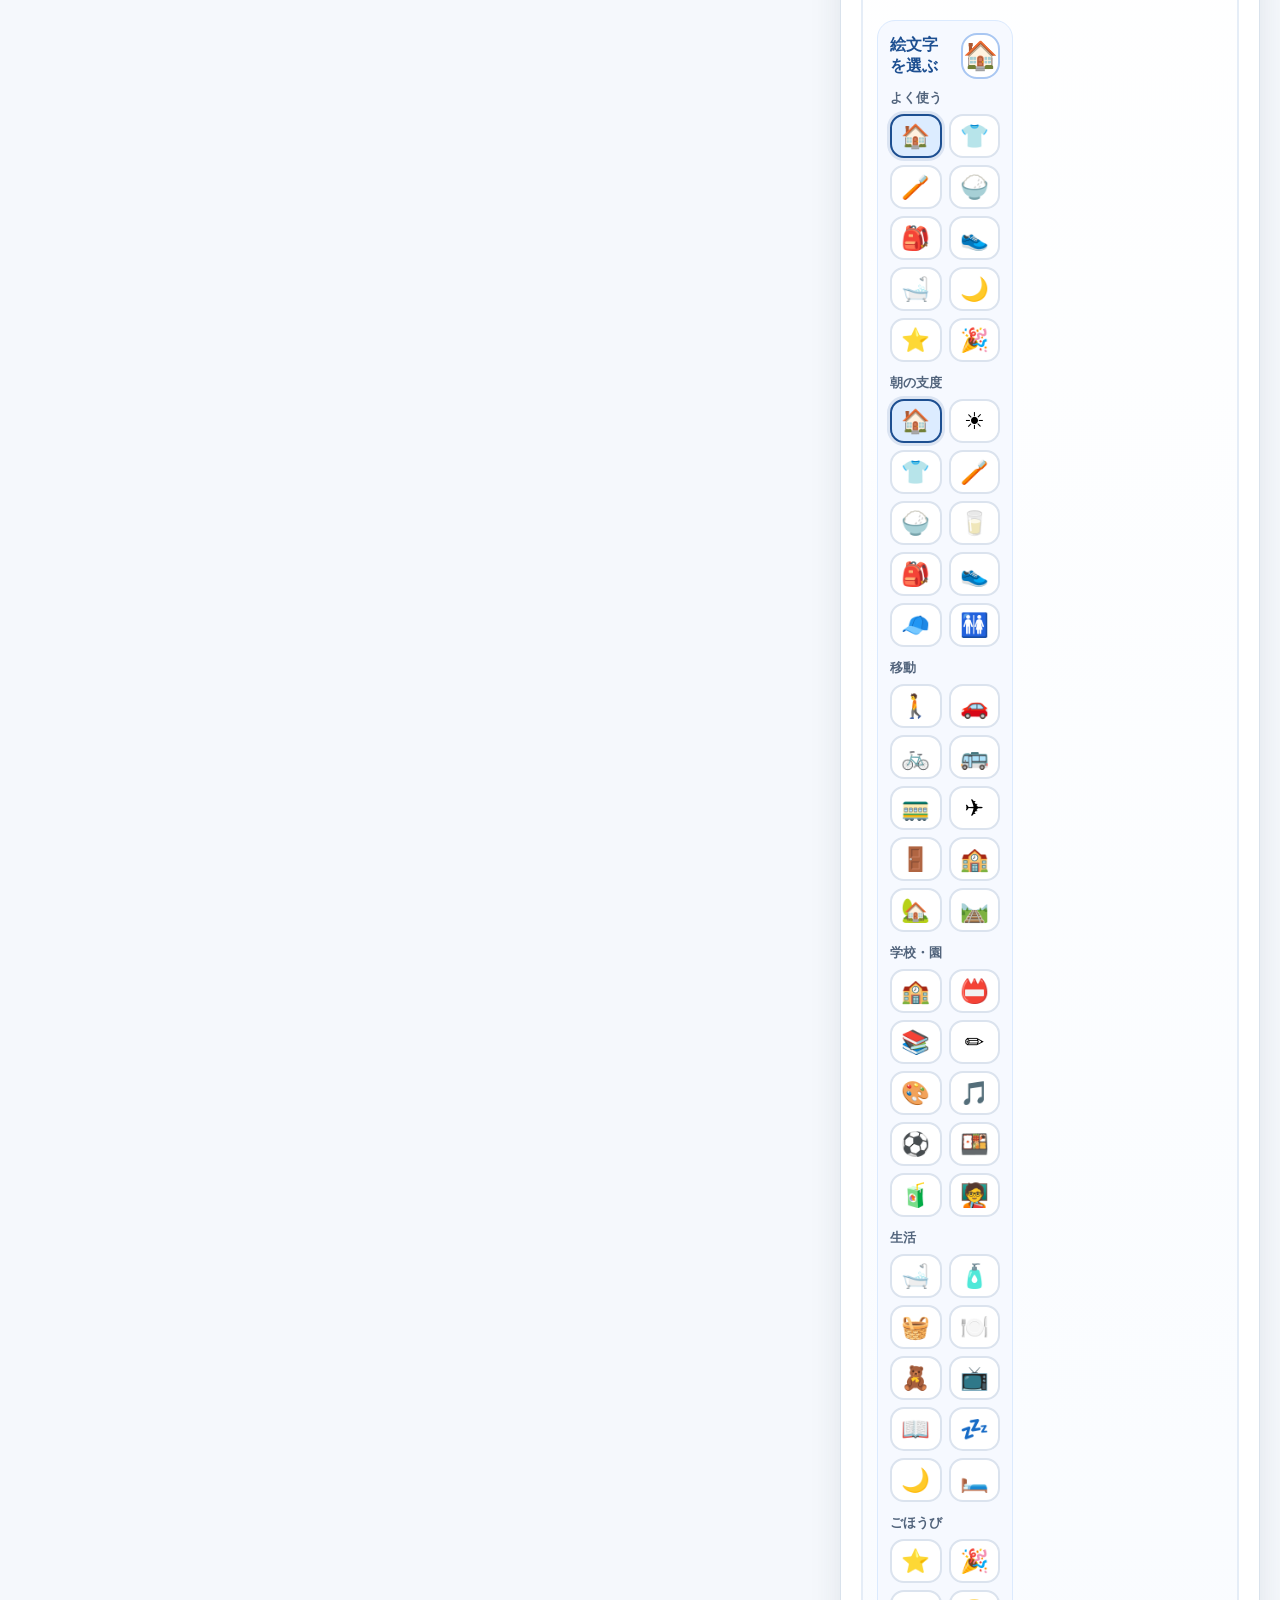
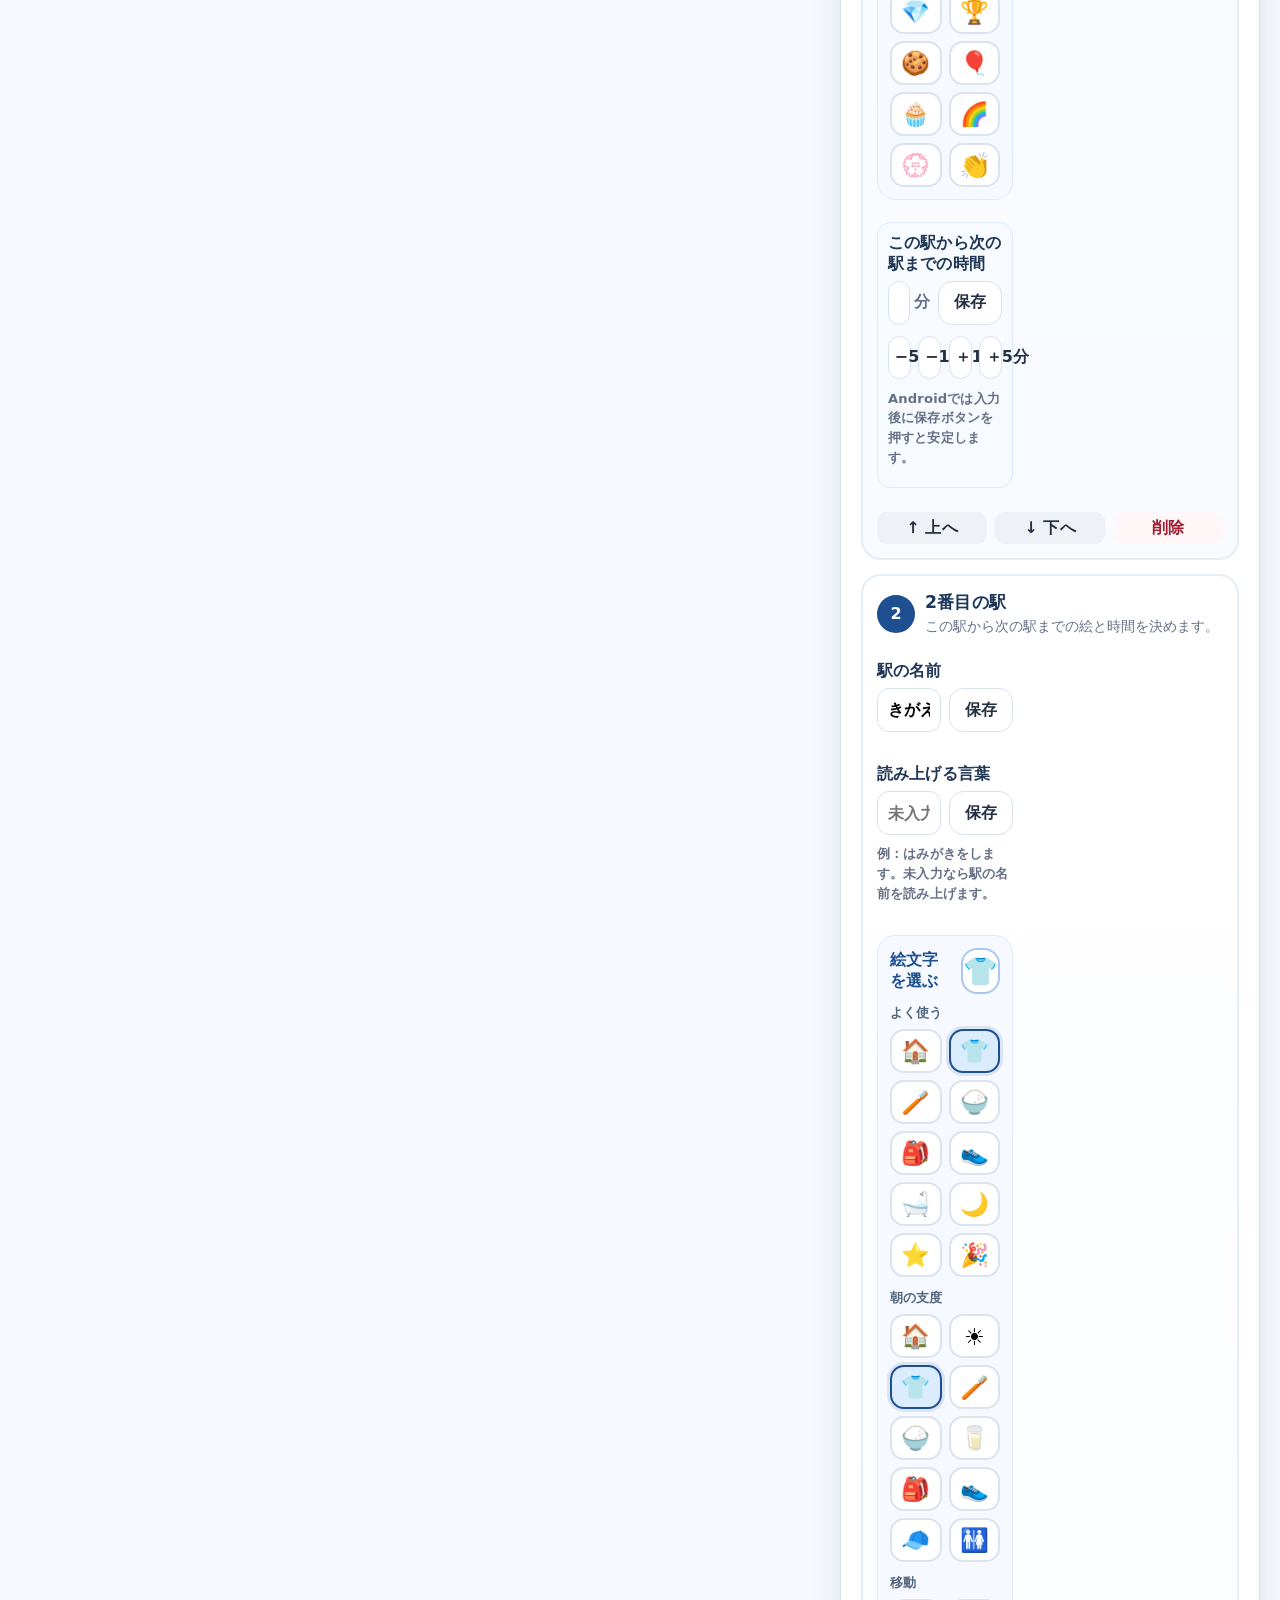
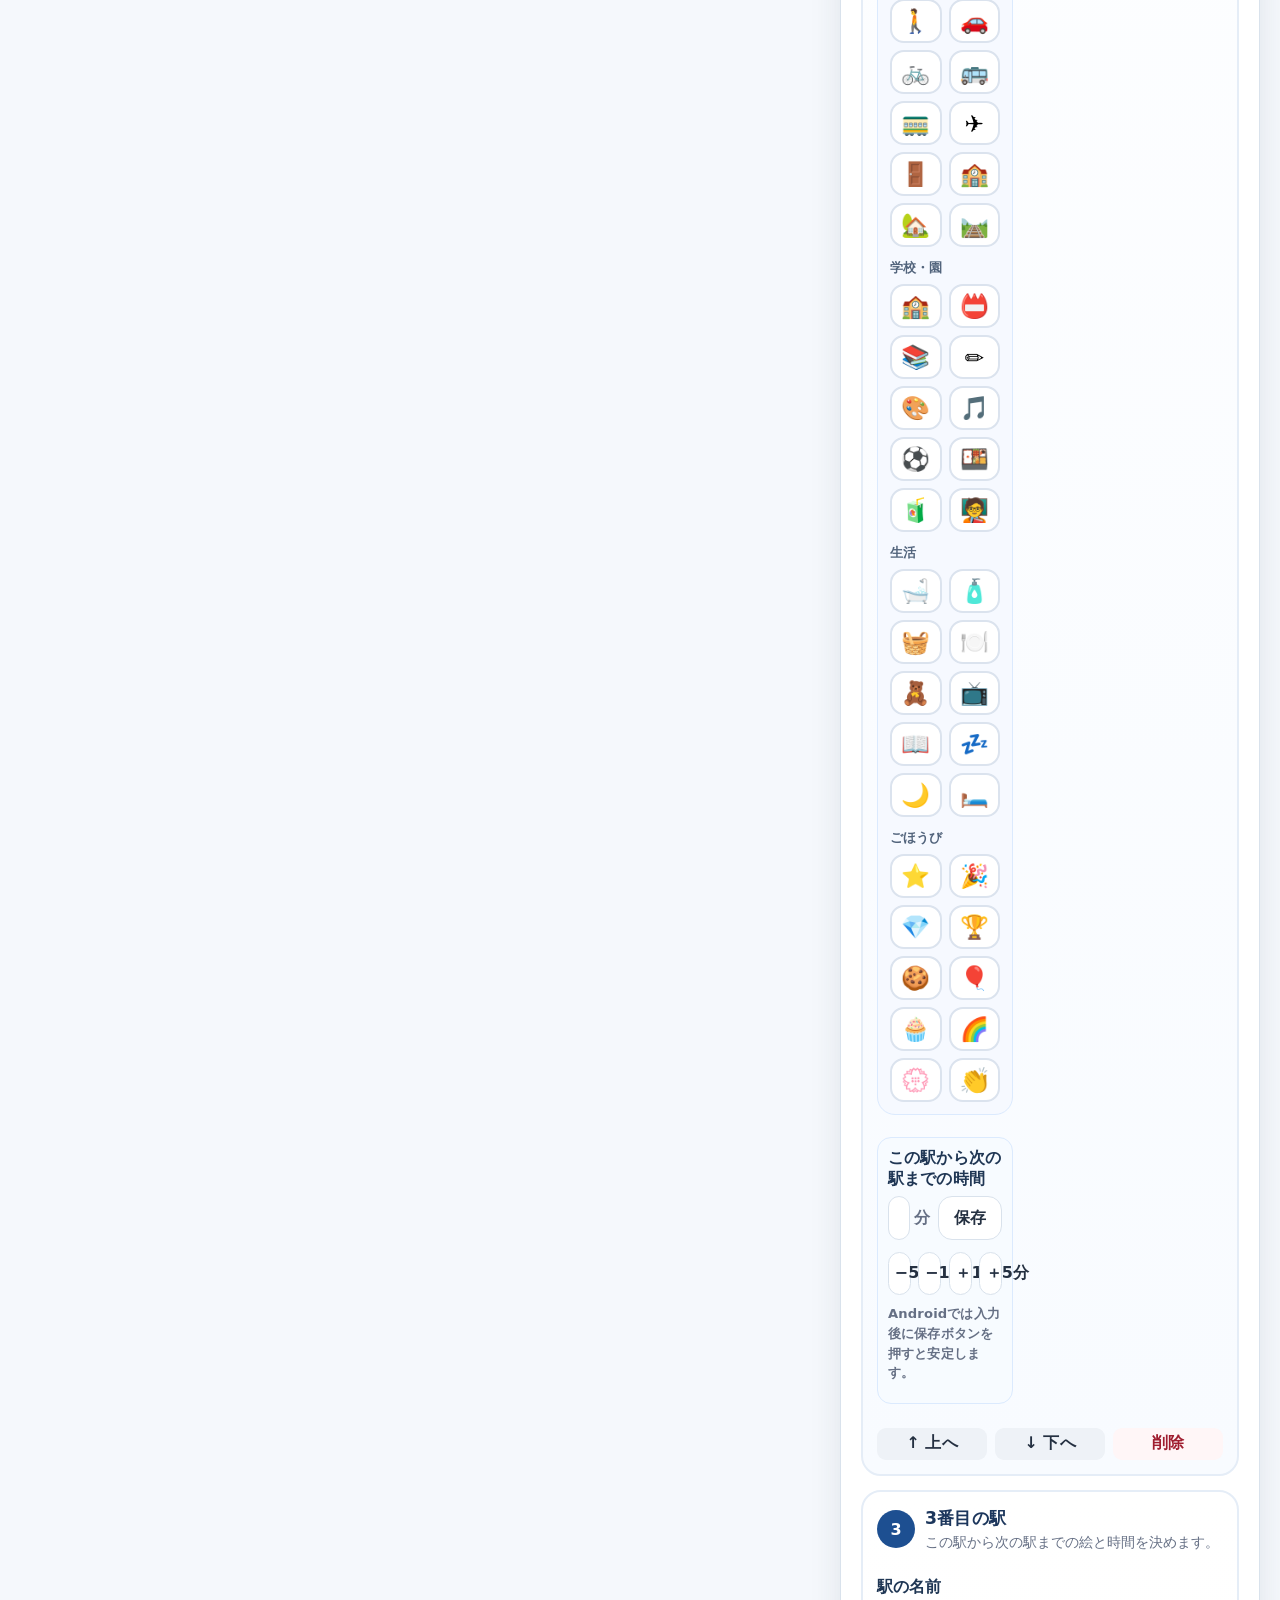
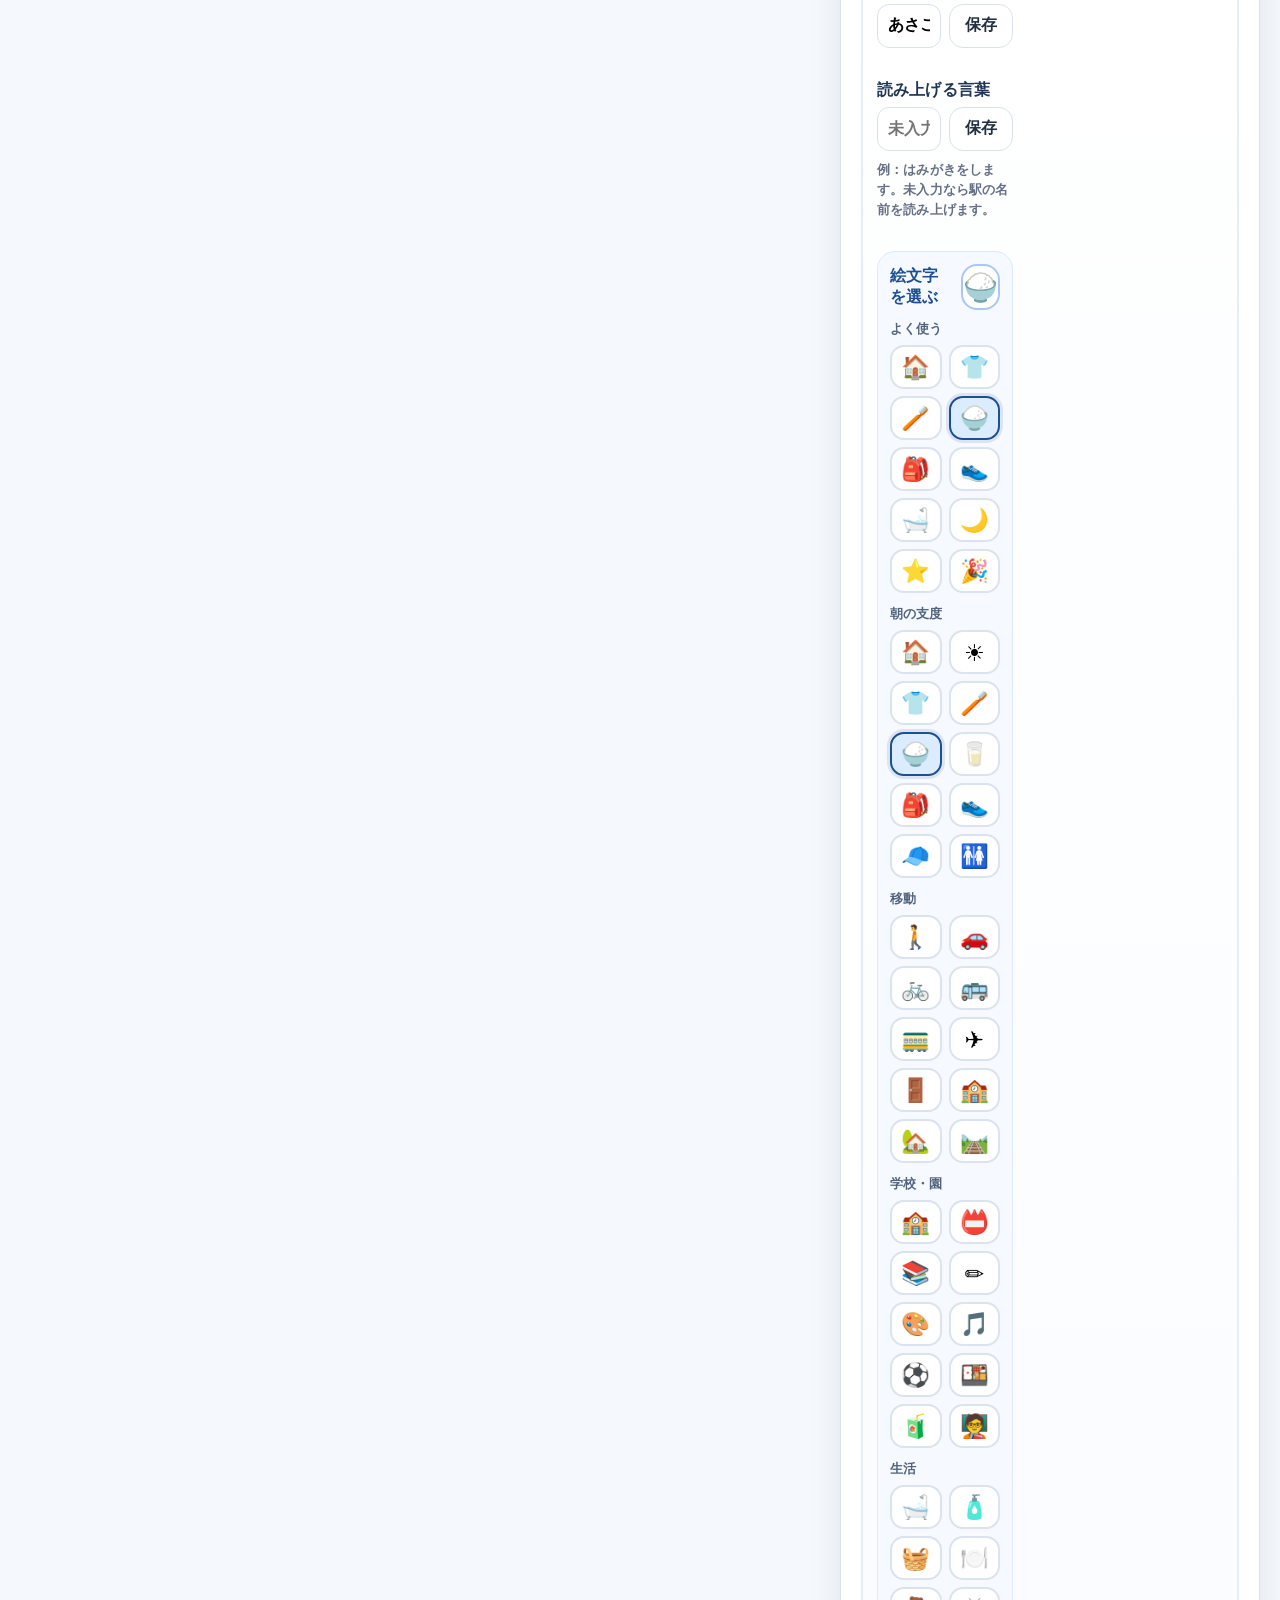
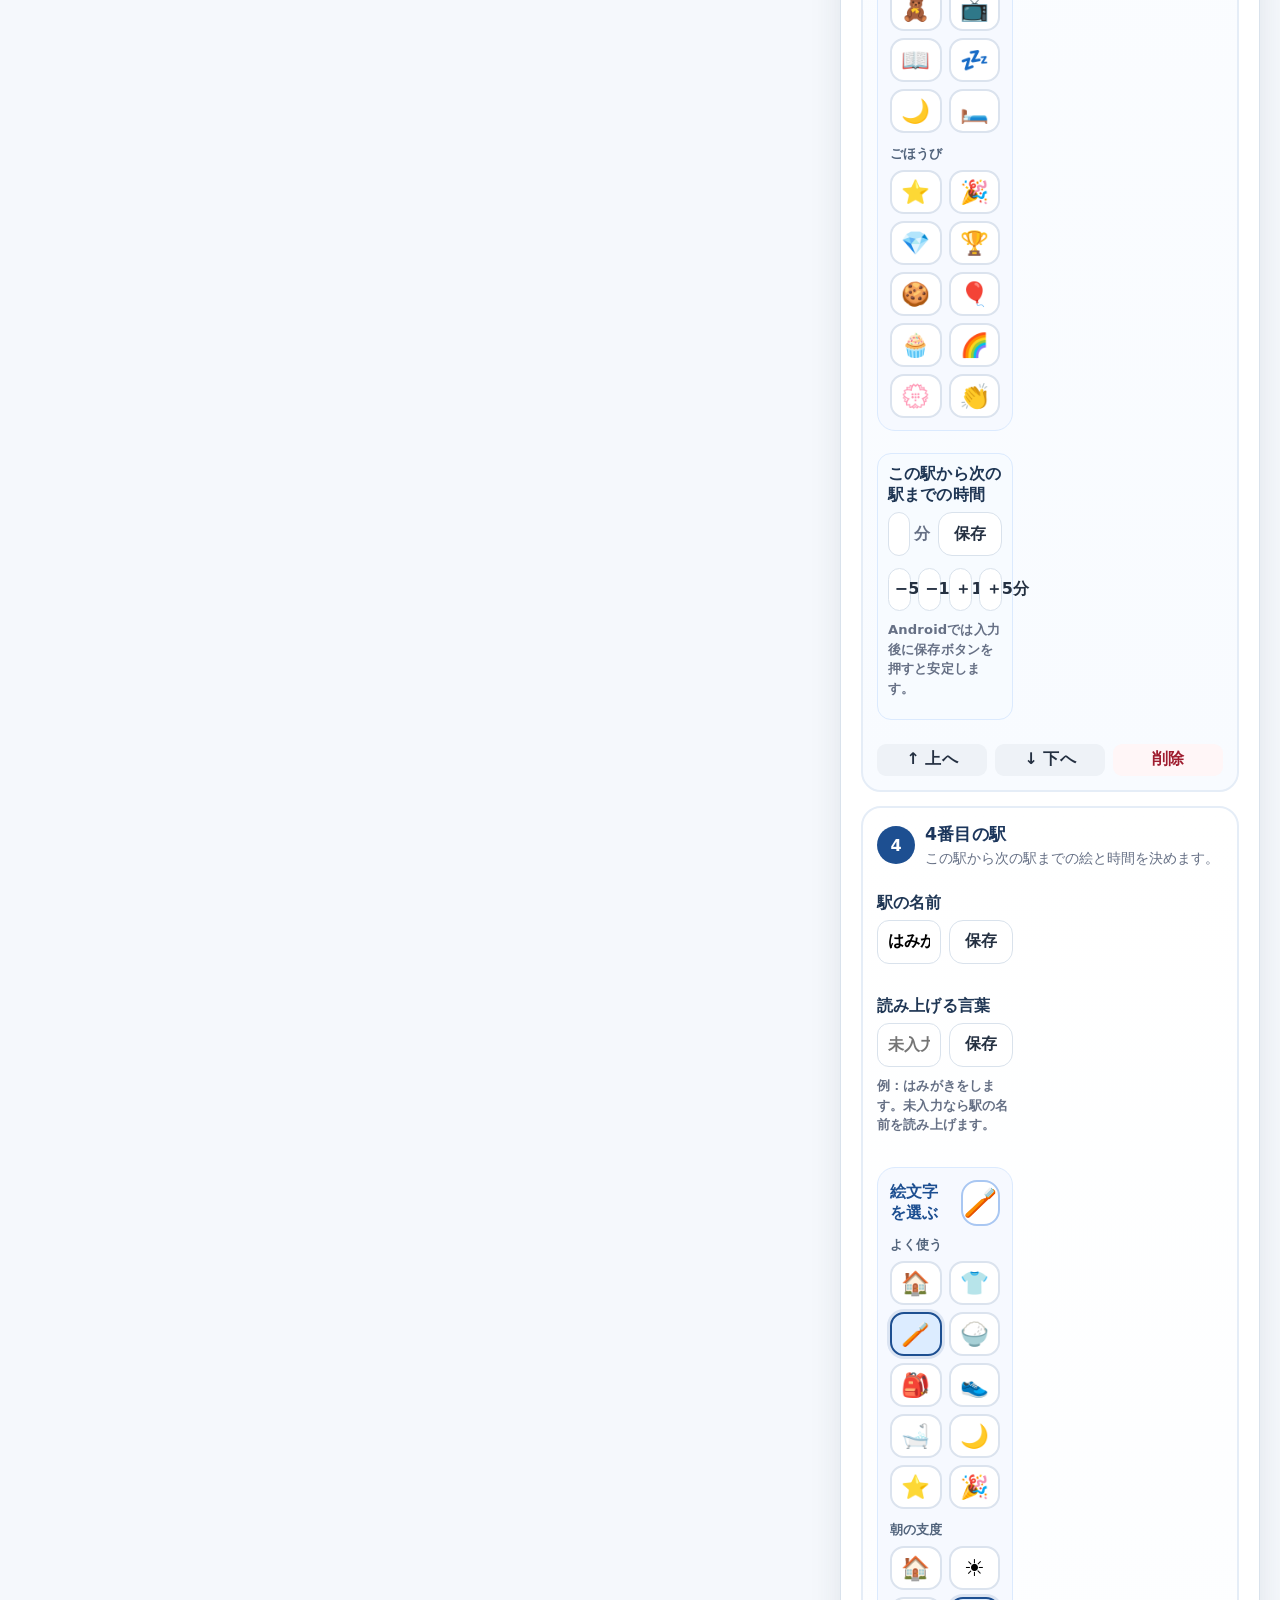
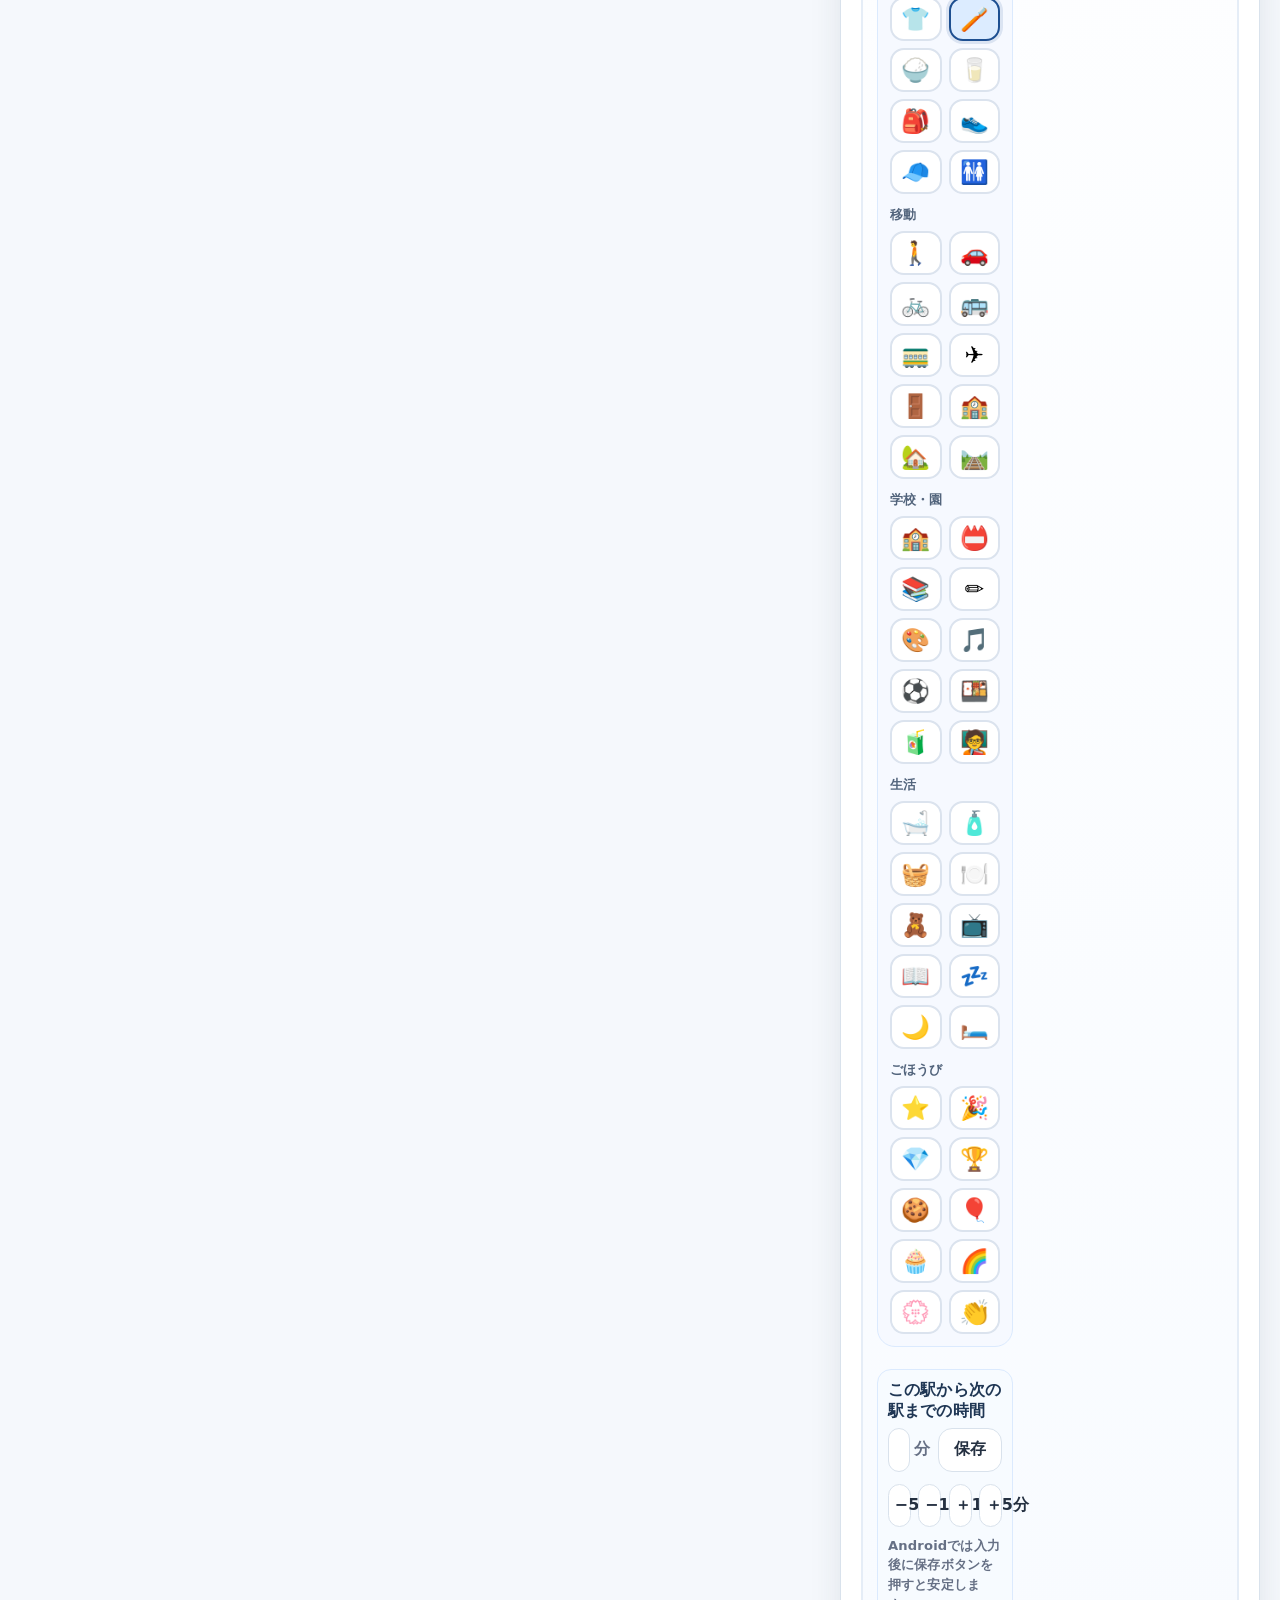
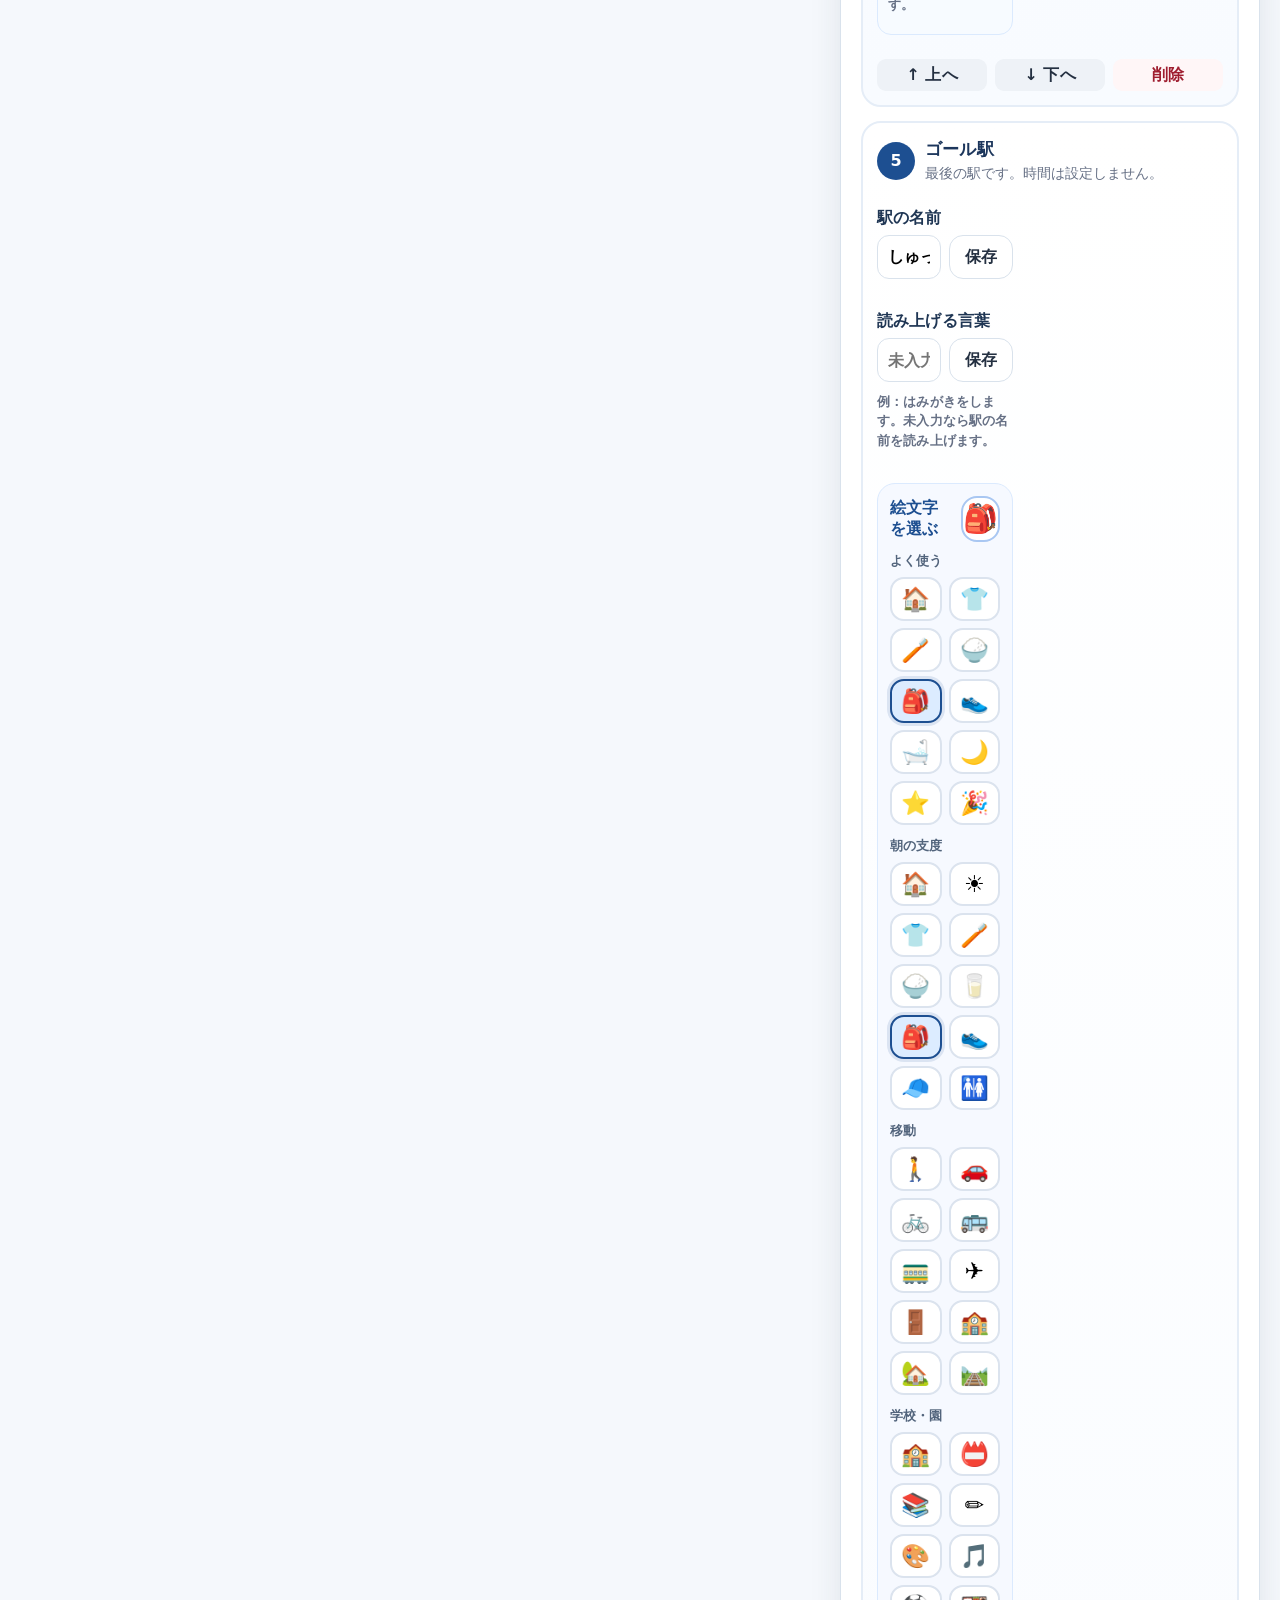
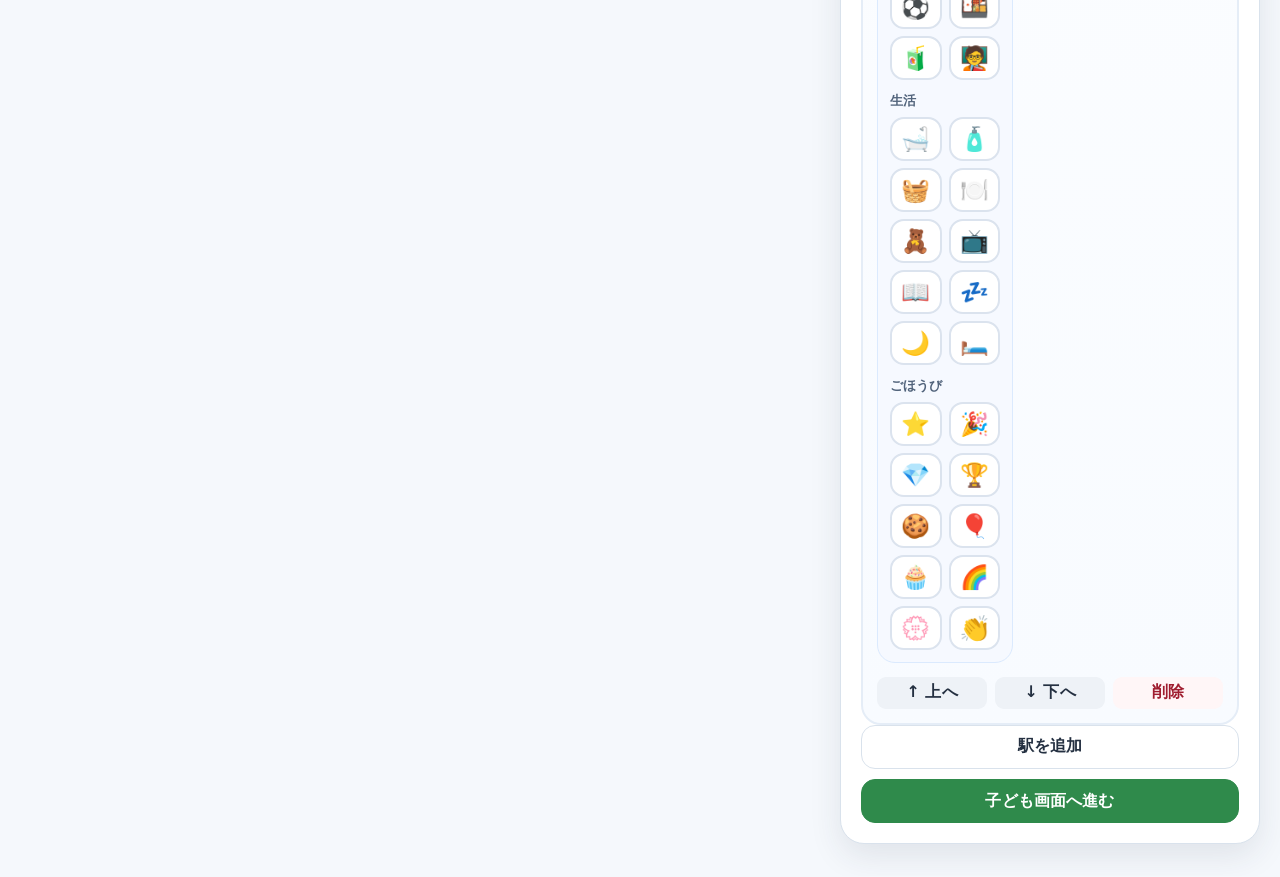
==== commit a02356e3: "Add files via upload" ====
--- a/index.html
+++ b/index.html
@@ -13,7 +13,7 @@
   <link rel="manifest" href="manifest.webmanifest" />
   <link rel="icon" type="image/png" sizes="32x32" href="icons/favicon-32.png" />
   <link rel="apple-touch-icon" href="icons/icon-192.png" />
-  <link rel="stylesheet" href="style.css?v=1.4.0" />
+  <link rel="stylesheet" href="style.css?v=1.4.1" />
 </head>
 <body class="edit-mode timeline-horizontal">
   <div class="app">
@@ -317,7 +317,7 @@
   </div>
 
   <output id="selfTestResult" class="visually-hidden"></output>
-  <script src="data-layer.js?v=1.4.0" defer></script>
-  <script src="app.js?v=1.4.0" defer></script>
+  <script src="data-layer.js?v=1.4.1" defer></script>
+  <script src="app.js?v=1.4.1" defer></script>
 </body>
 </html>
--- a/style.css
+++ b/style.css
@@ -2454,3 +2454,78 @@
 #appMenu {
   display: none !important;
 }
+
+
+/* Settings button UX refinement */
+.header-actions {
+  align-items: center !important;
+}
+
+body.view-mode #viewEditToggle {
+  order: 1 !important;
+}
+
+body.view-mode #settingsIconButton {
+  order: 2 !important;
+  min-width: 34px !important;
+  min-height: 34px !important;
+  width: 34px !important;
+  height: 34px !important;
+  padding: 0 !important;
+  border-radius: 12px !important;
+  font-size: 0.92rem !important;
+  opacity: 0.72 !important;
+}
+
+body.view-mode #settingsIconButton:focus-visible,
+body.view-mode #settingsIconButton:hover {
+  opacity: 1 !important;
+}
+
+body.view-mode .header-actions {
+  gap: 0.55rem !important;
+}
+
+body.edit-mode #settingsIconButton {
+  order: 1 !important;
+  min-width: 44px !important;
+  min-height: 44px !important;
+  width: auto !important;
+  height: auto !important;
+  padding-inline: 0.72rem !important;
+  border-radius: 14px !important;
+  font-size: 1.18rem !important;
+  opacity: 1 !important;
+}
+
+body.edit-mode #viewEditToggle {
+  order: 2 !important;
+}
+
+body.edit-mode .header-actions {
+  gap: 0.55rem !important;
+}
+
+body:not(.view-mode):not(.edit-mode) #settingsIconButton {
+  min-width: 44px !important;
+  min-height: 44px !important;
+  width: auto !important;
+  height: auto !important;
+  padding-inline: 0.72rem !important;
+  opacity: 1 !important;
+}
+
+@media (max-width: 390px) {
+  body.view-mode #settingsIconButton {
+    min-width: 32px !important;
+    min-height: 32px !important;
+    width: 32px !important;
+    height: 32px !important;
+    font-size: 0.86rem !important;
+  }
+
+  body.view-mode .header-actions,
+  body.edit-mode .header-actions {
+    gap: 0.45rem !important;
+  }
+}
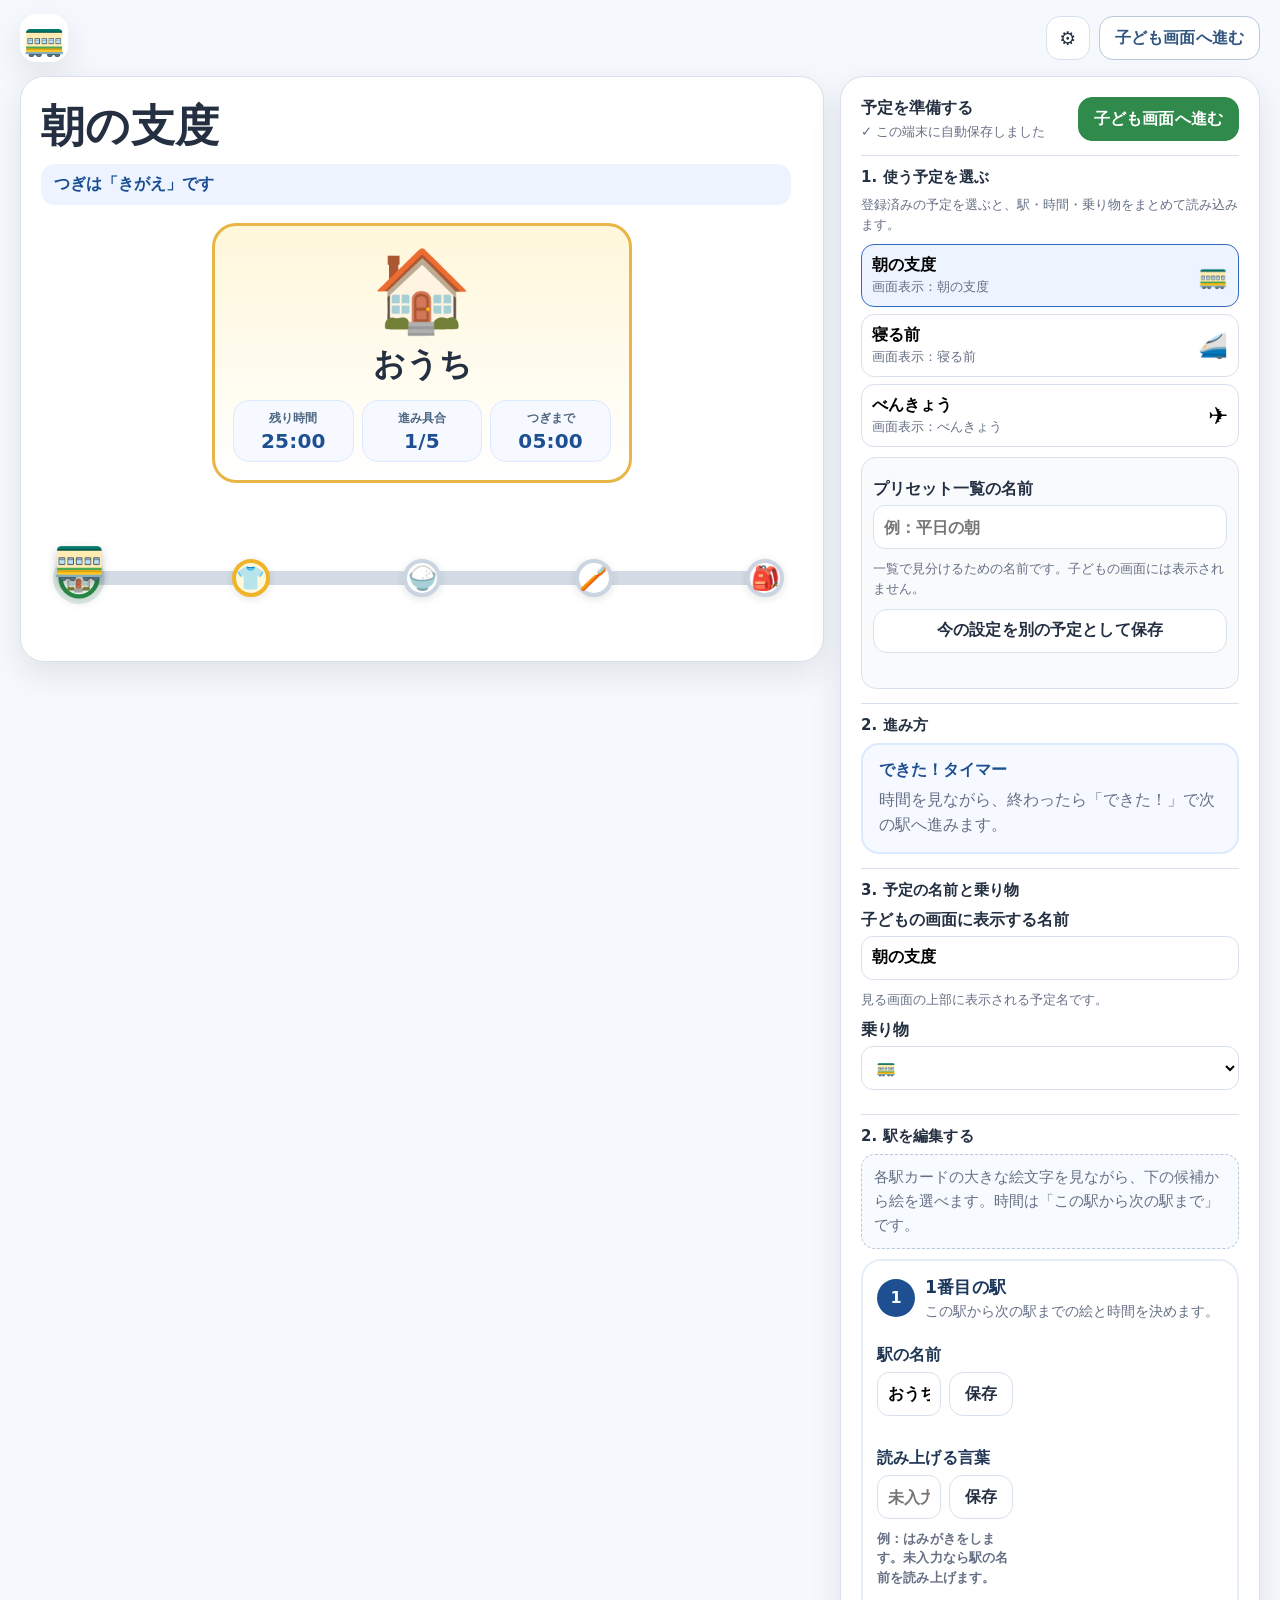
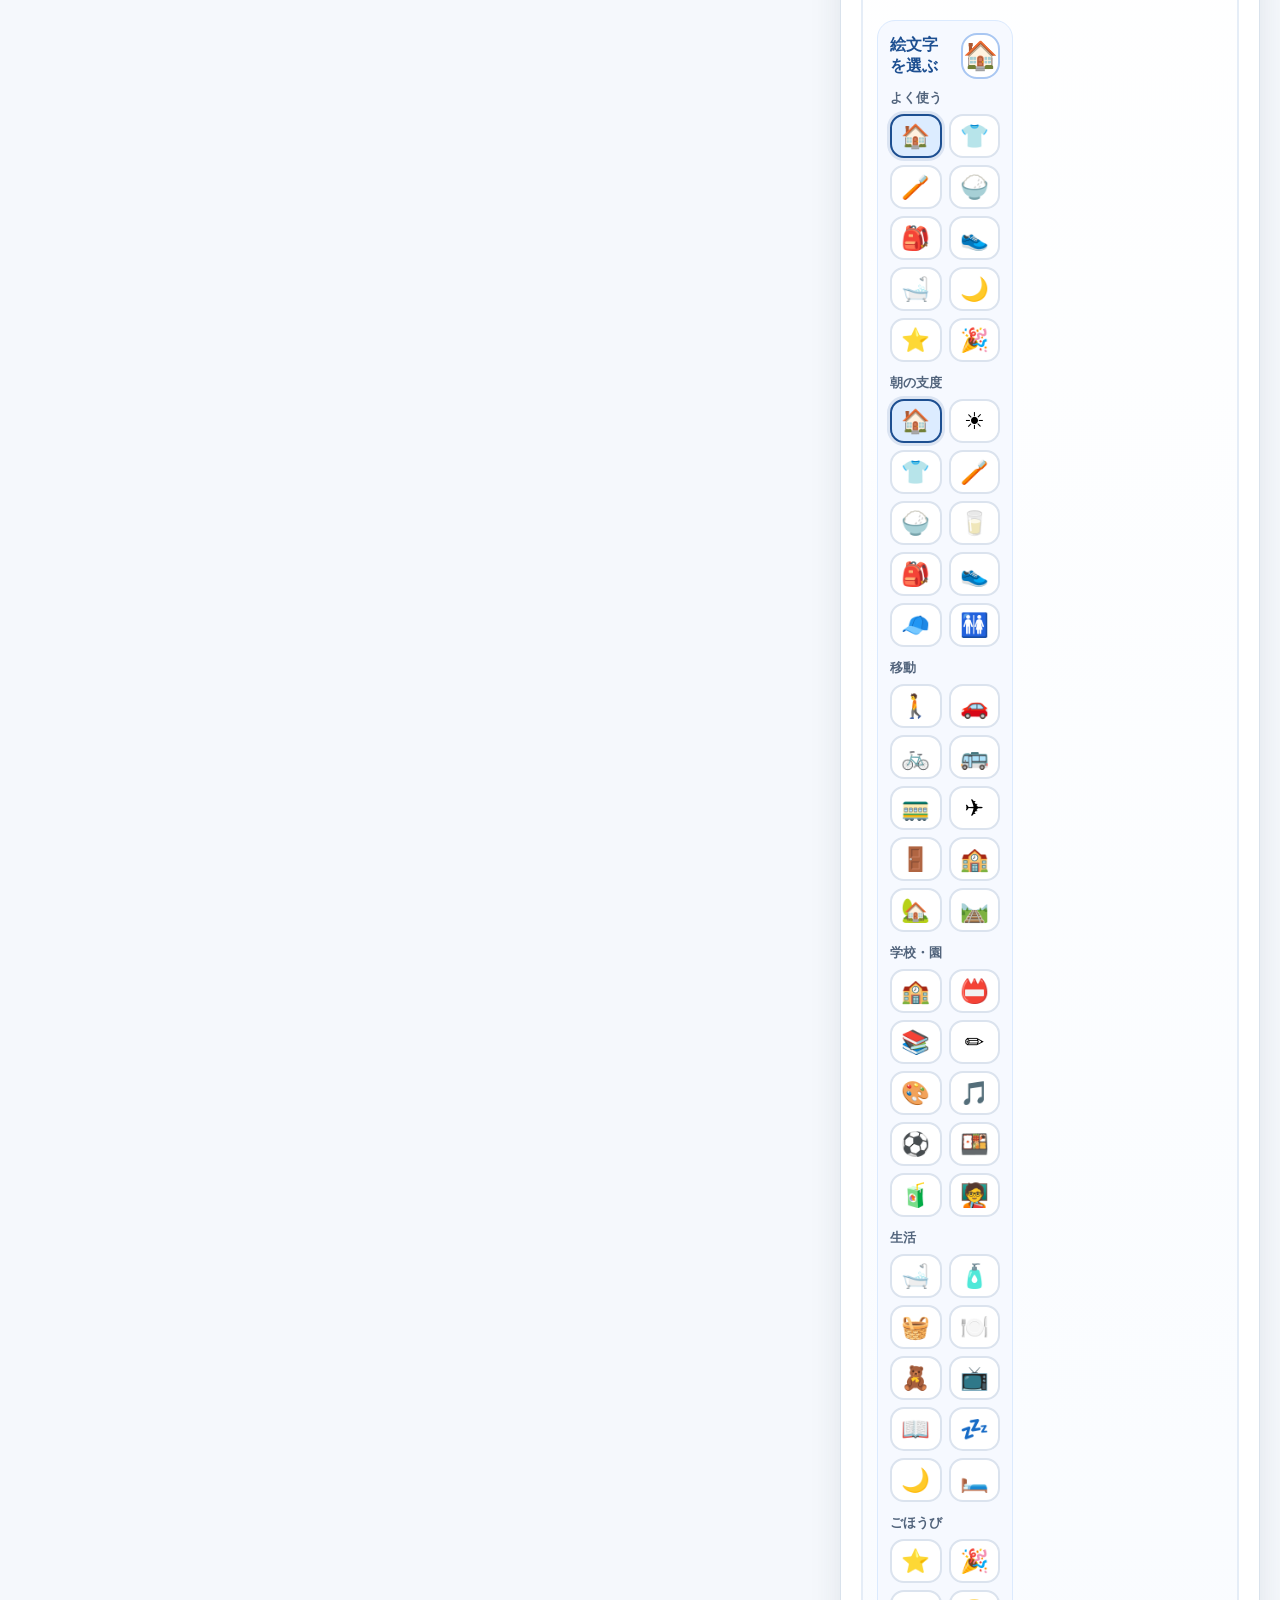
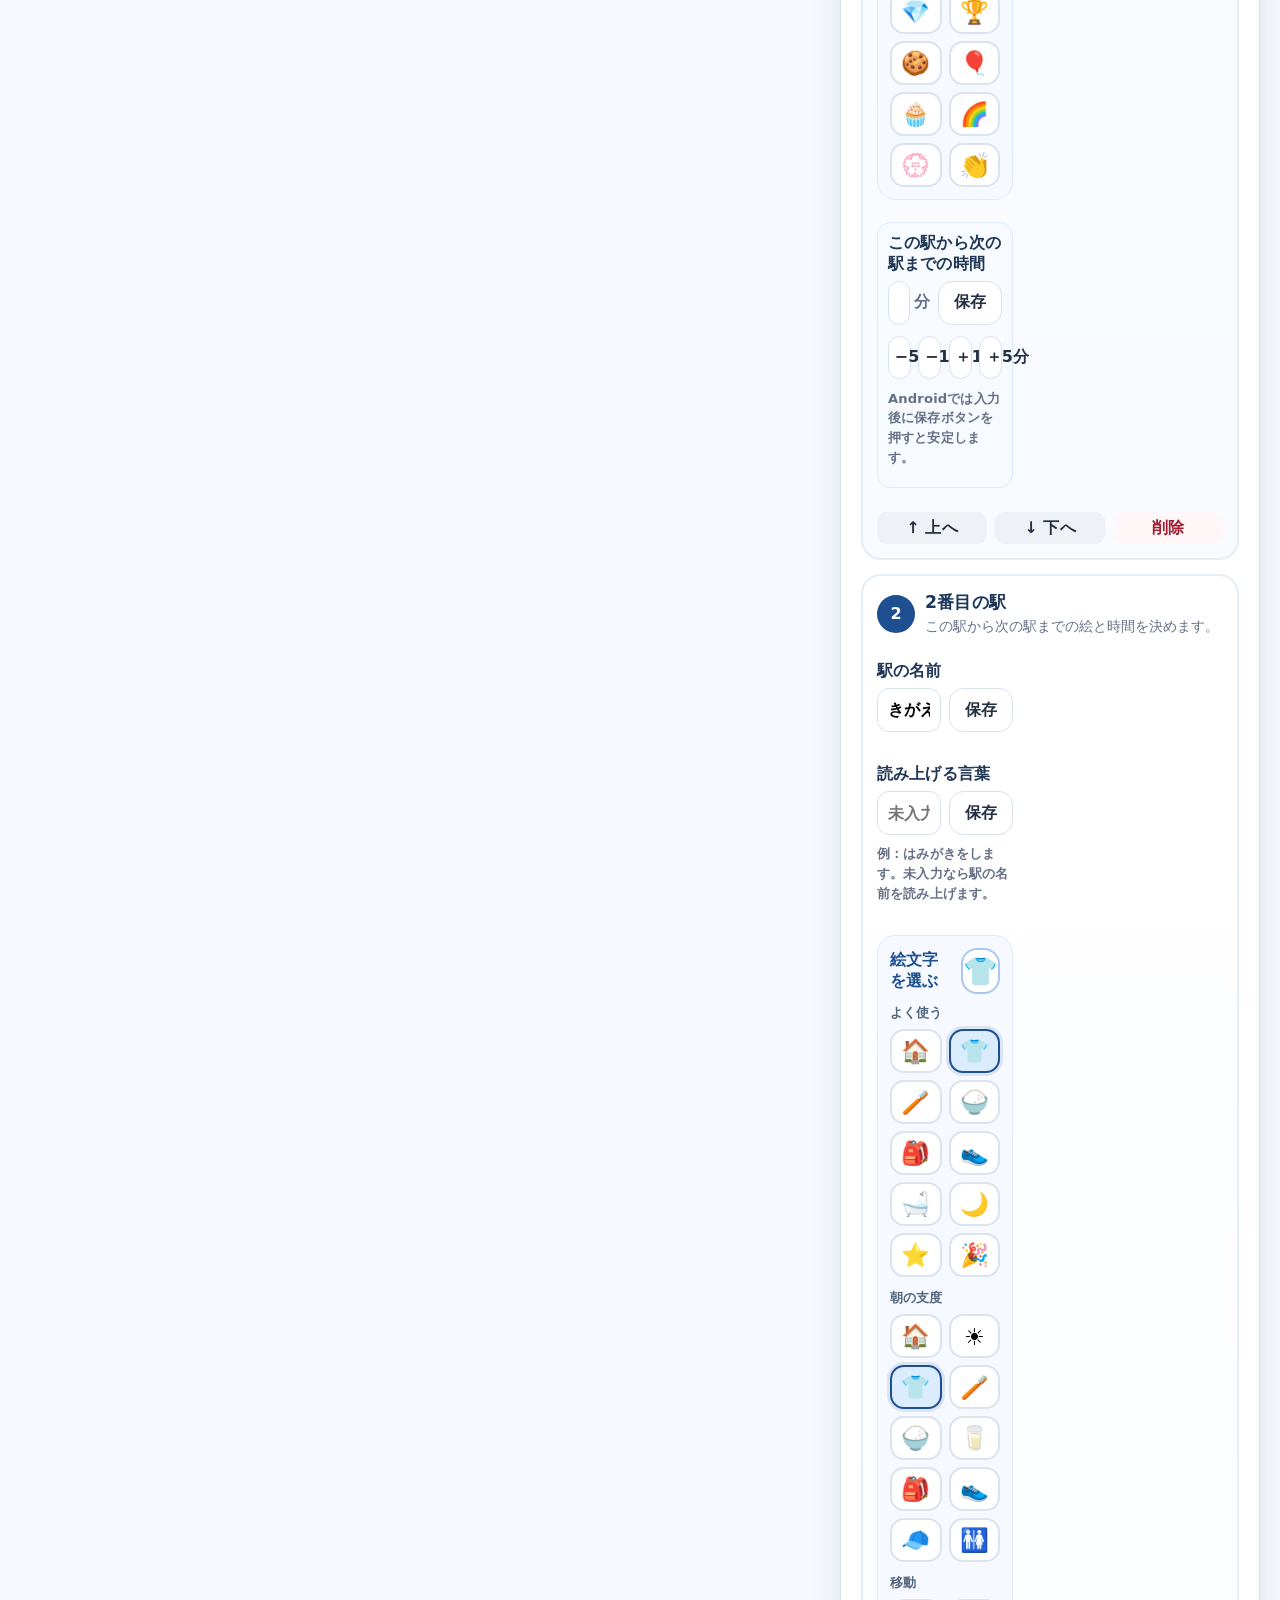
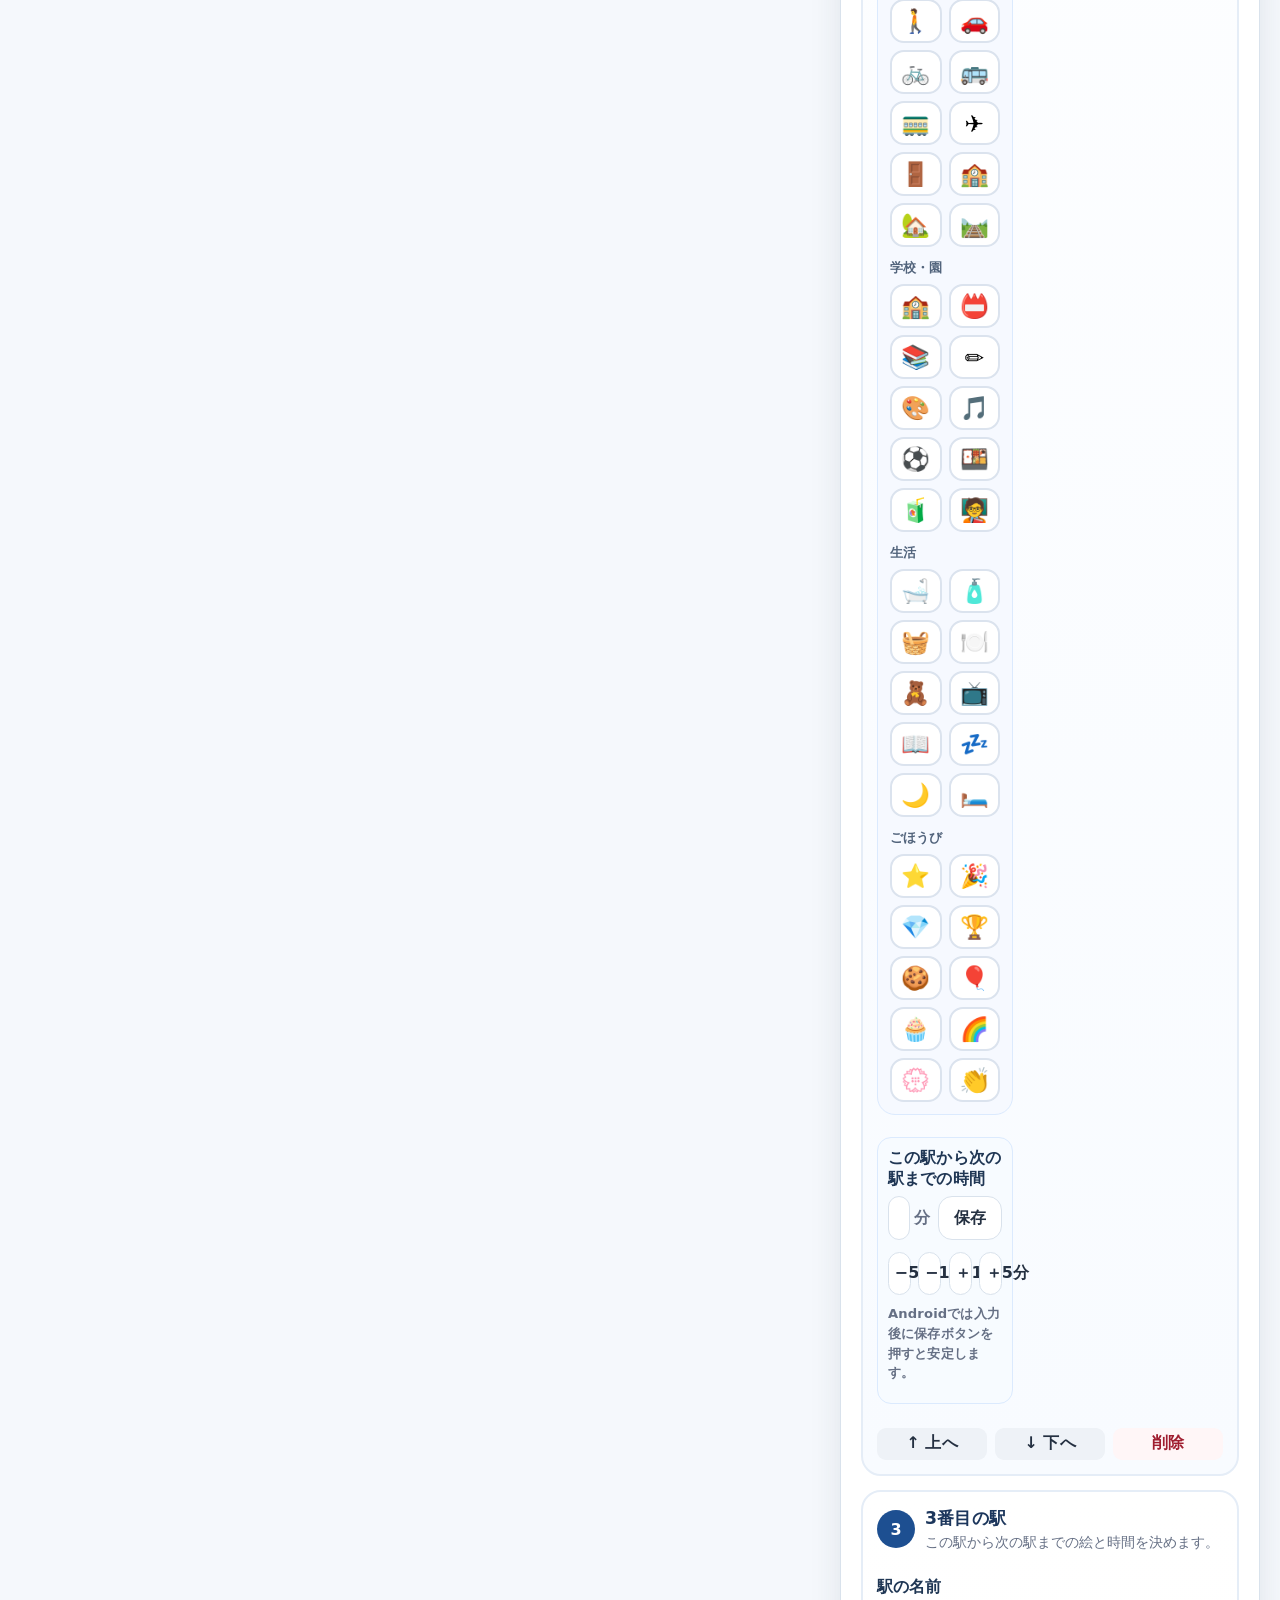
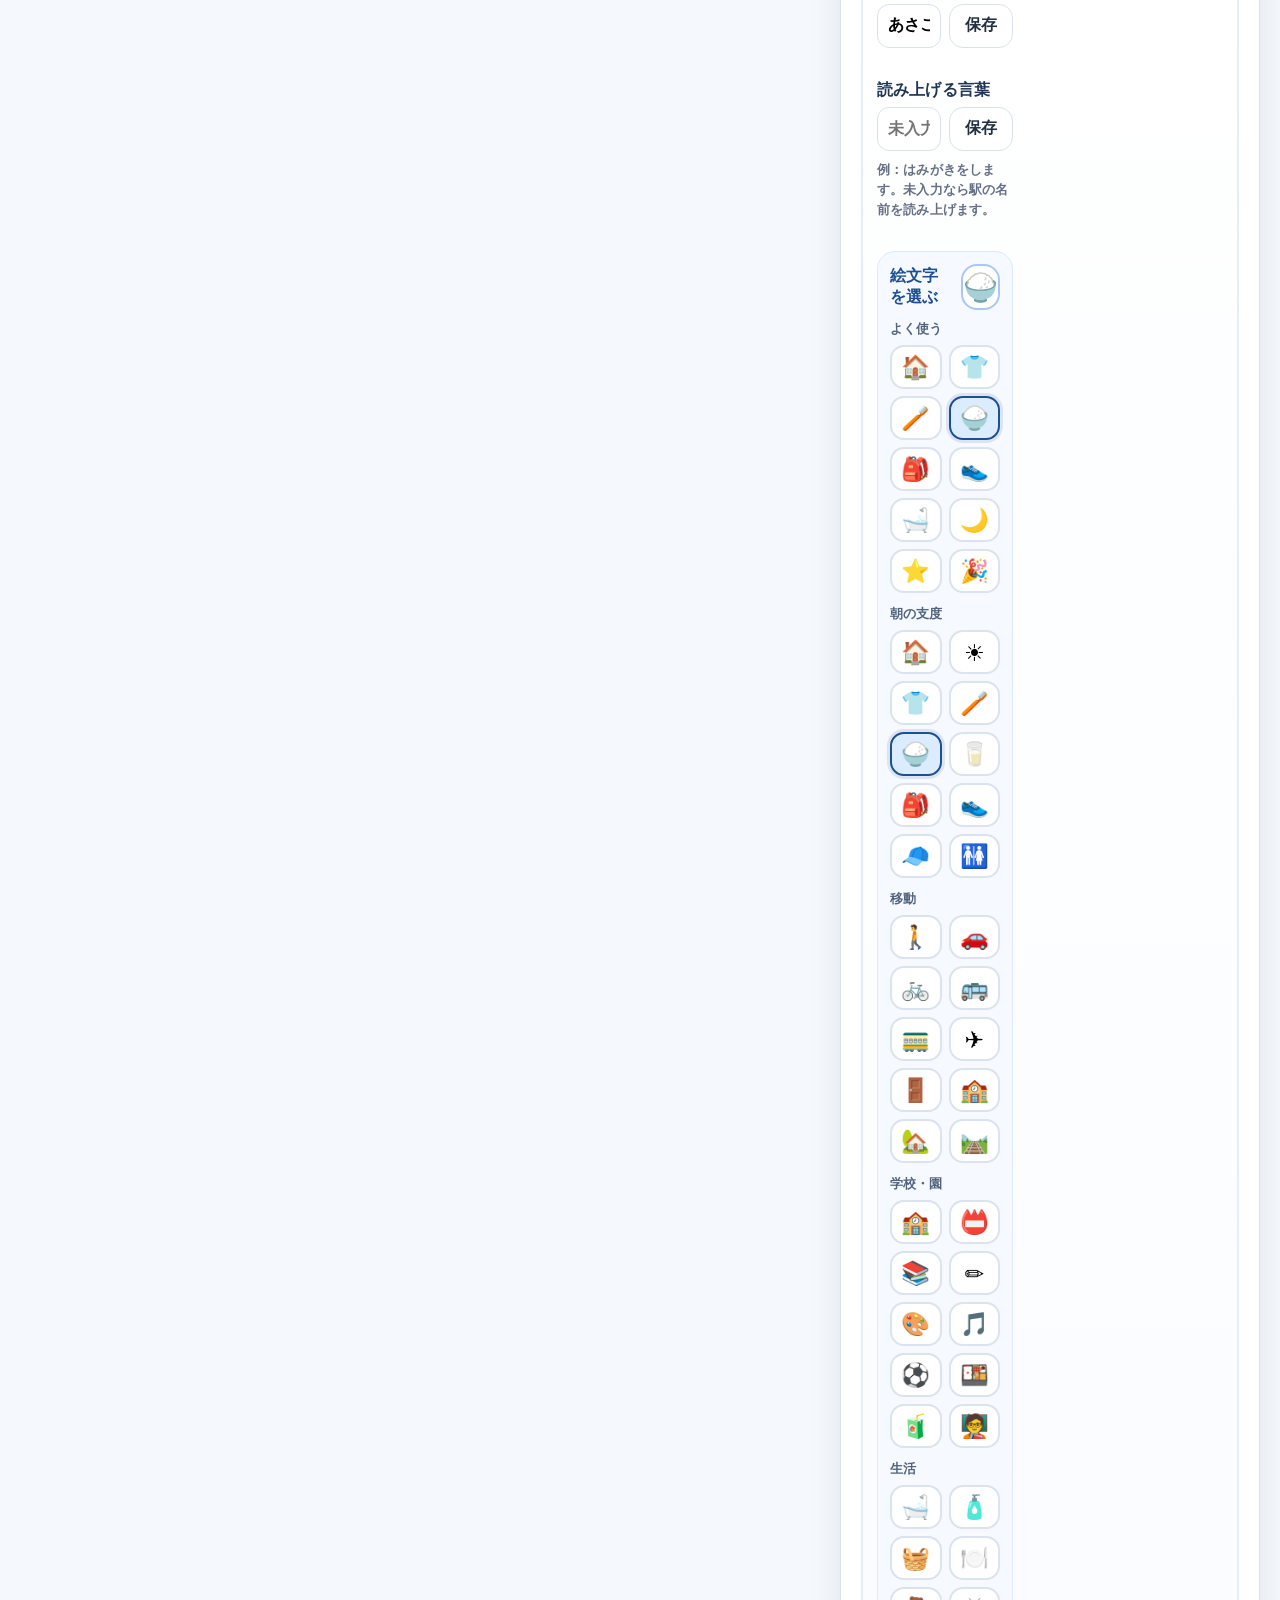
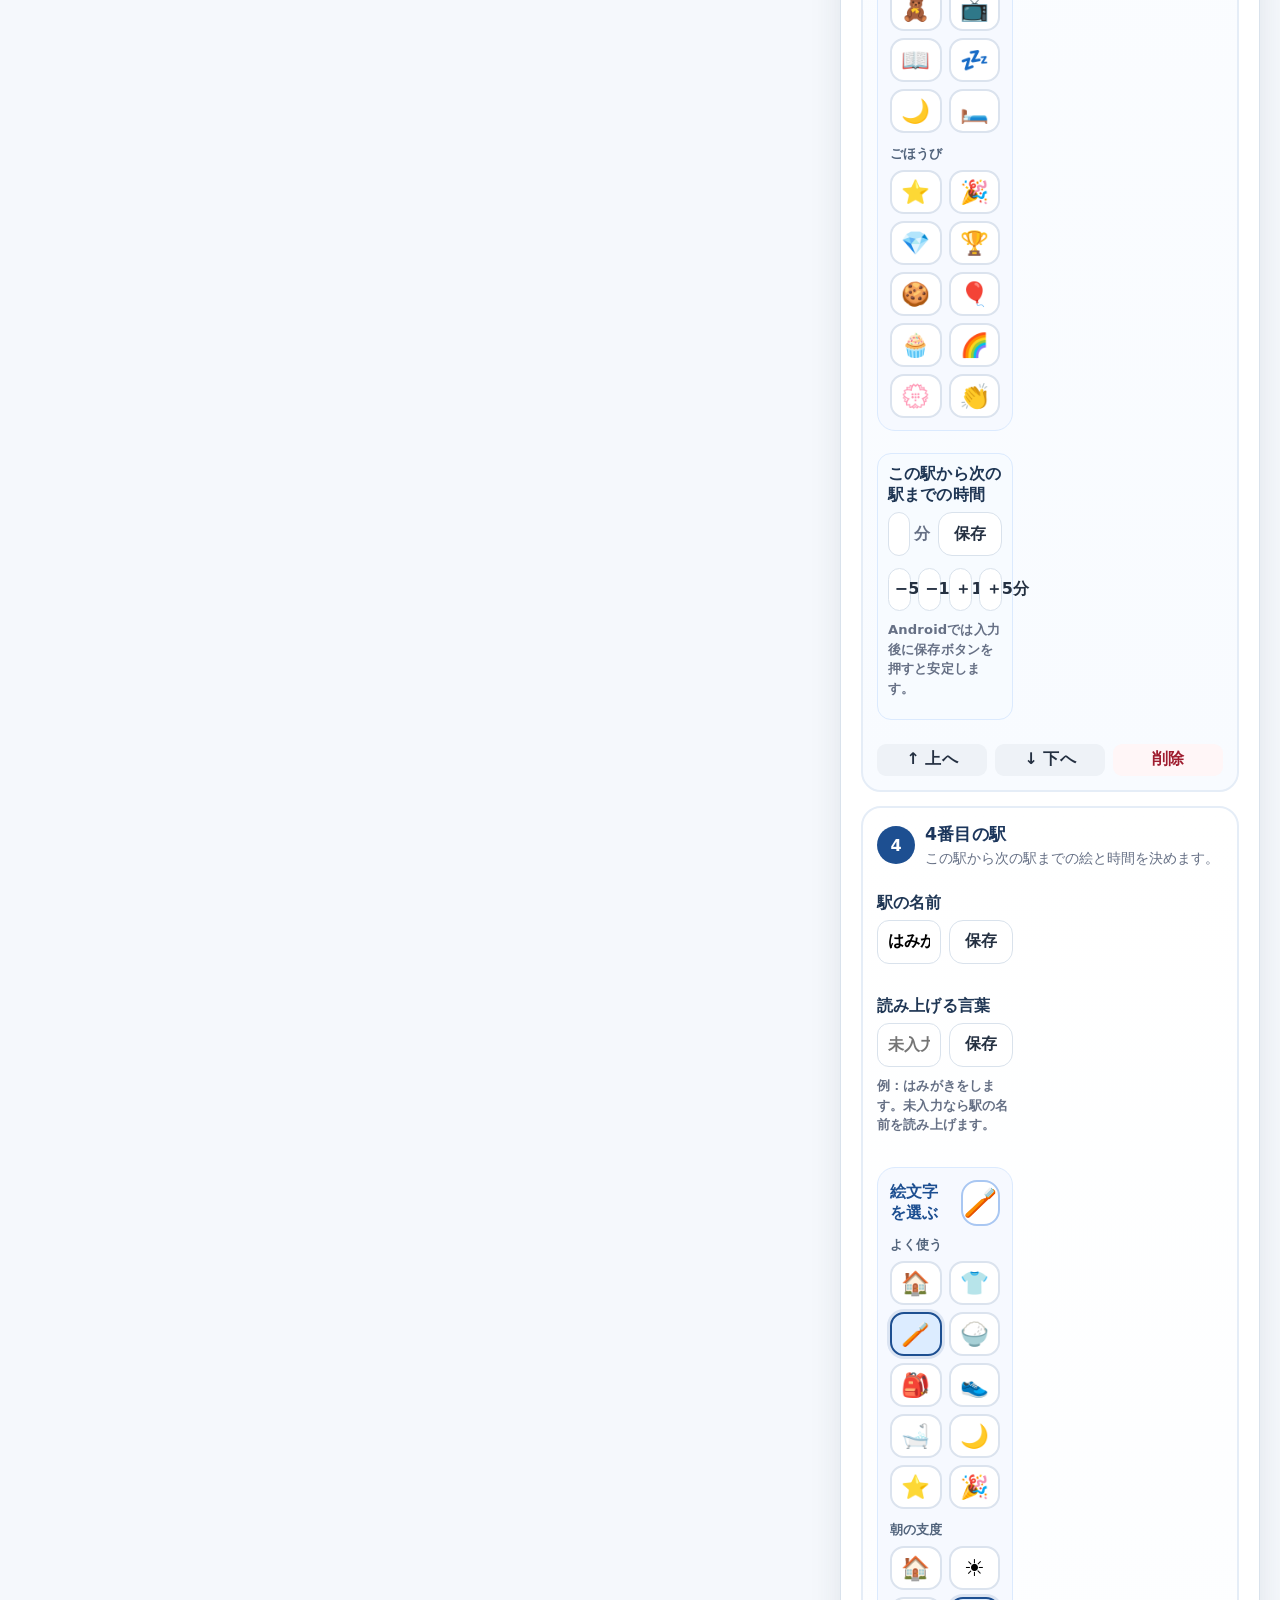
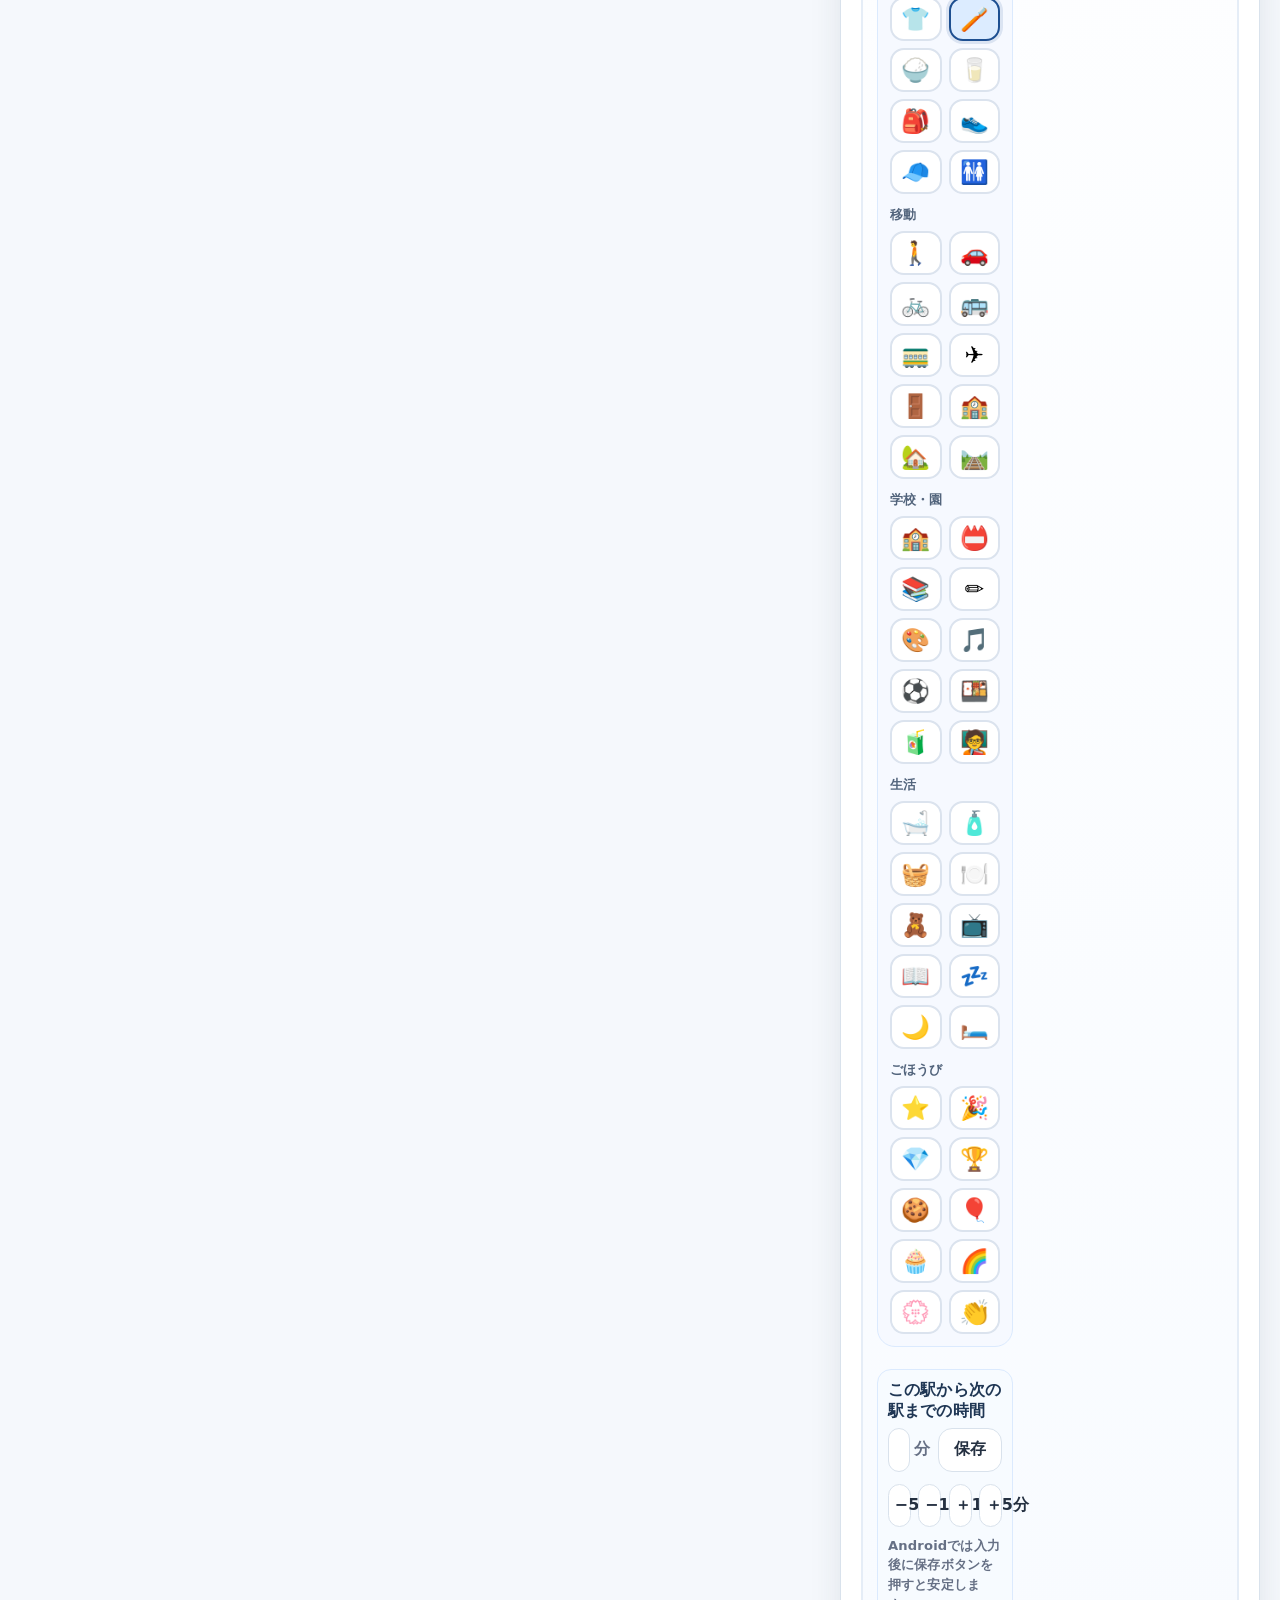
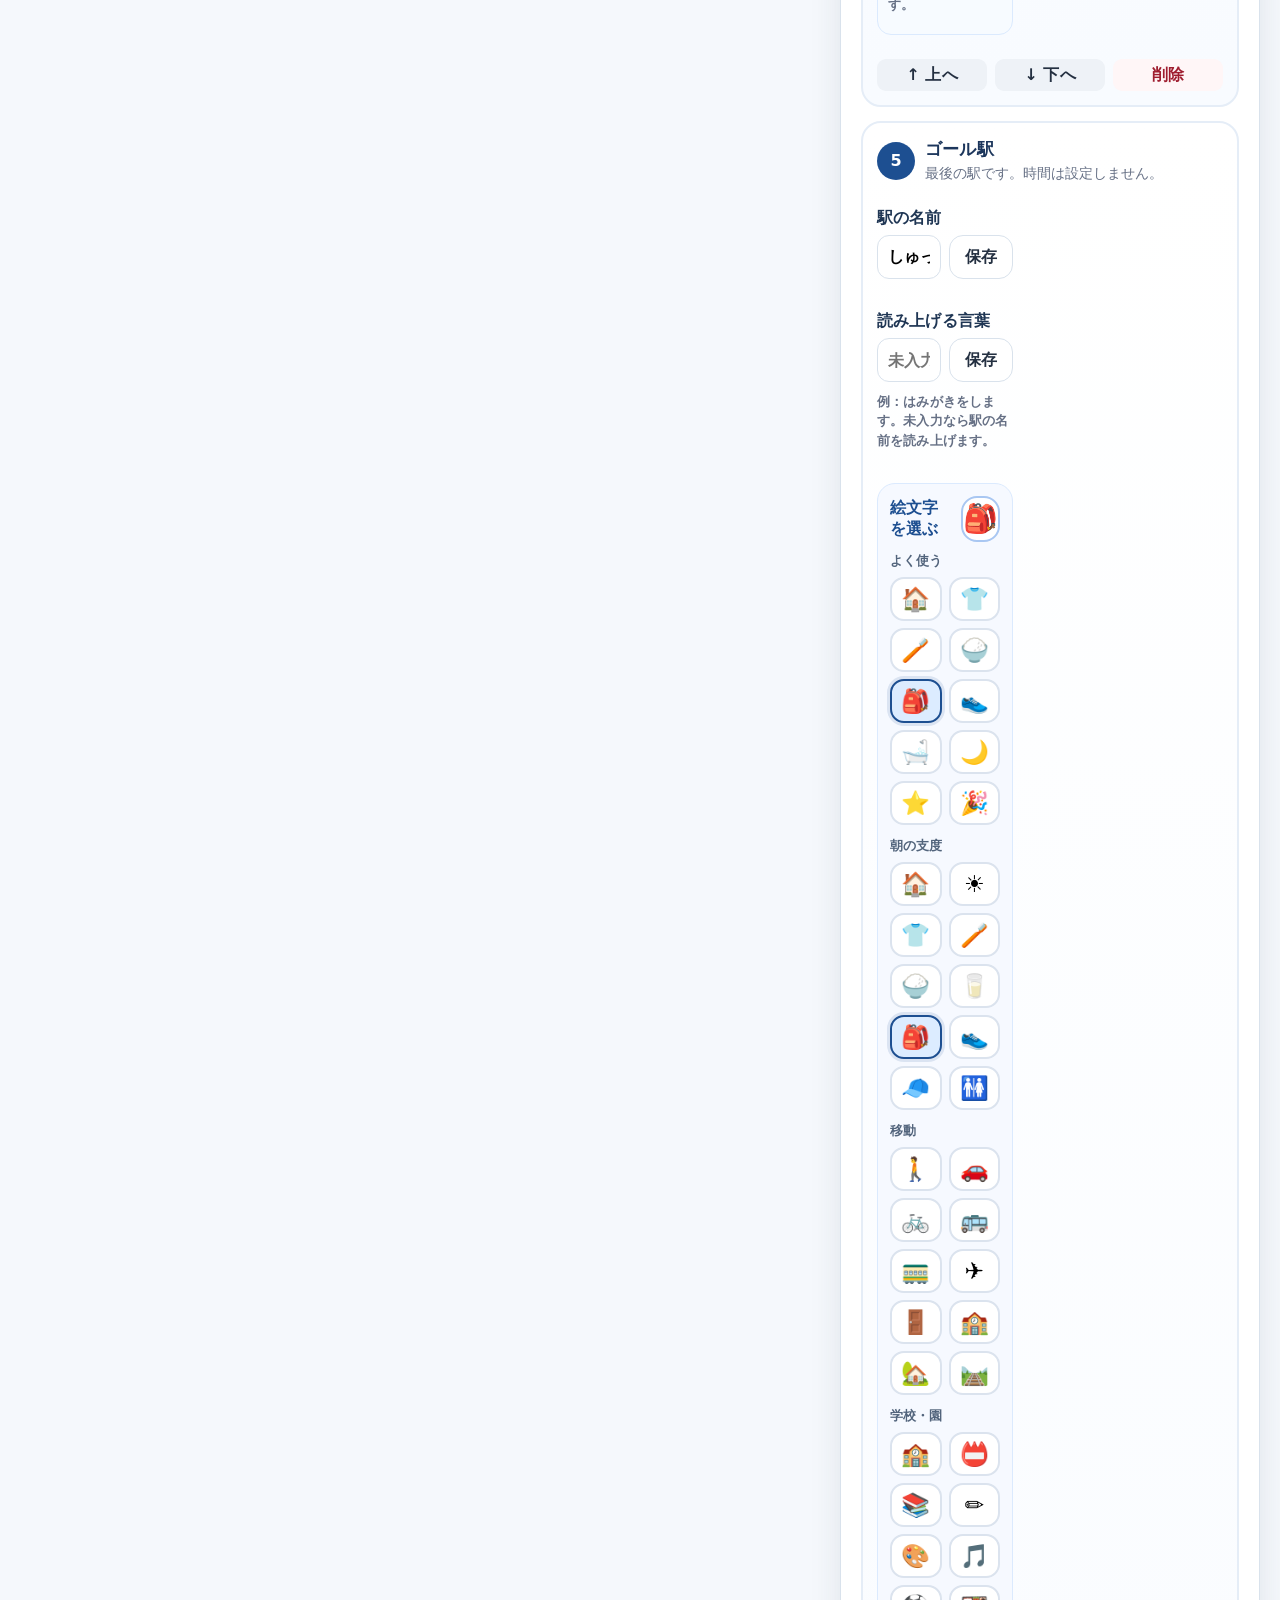
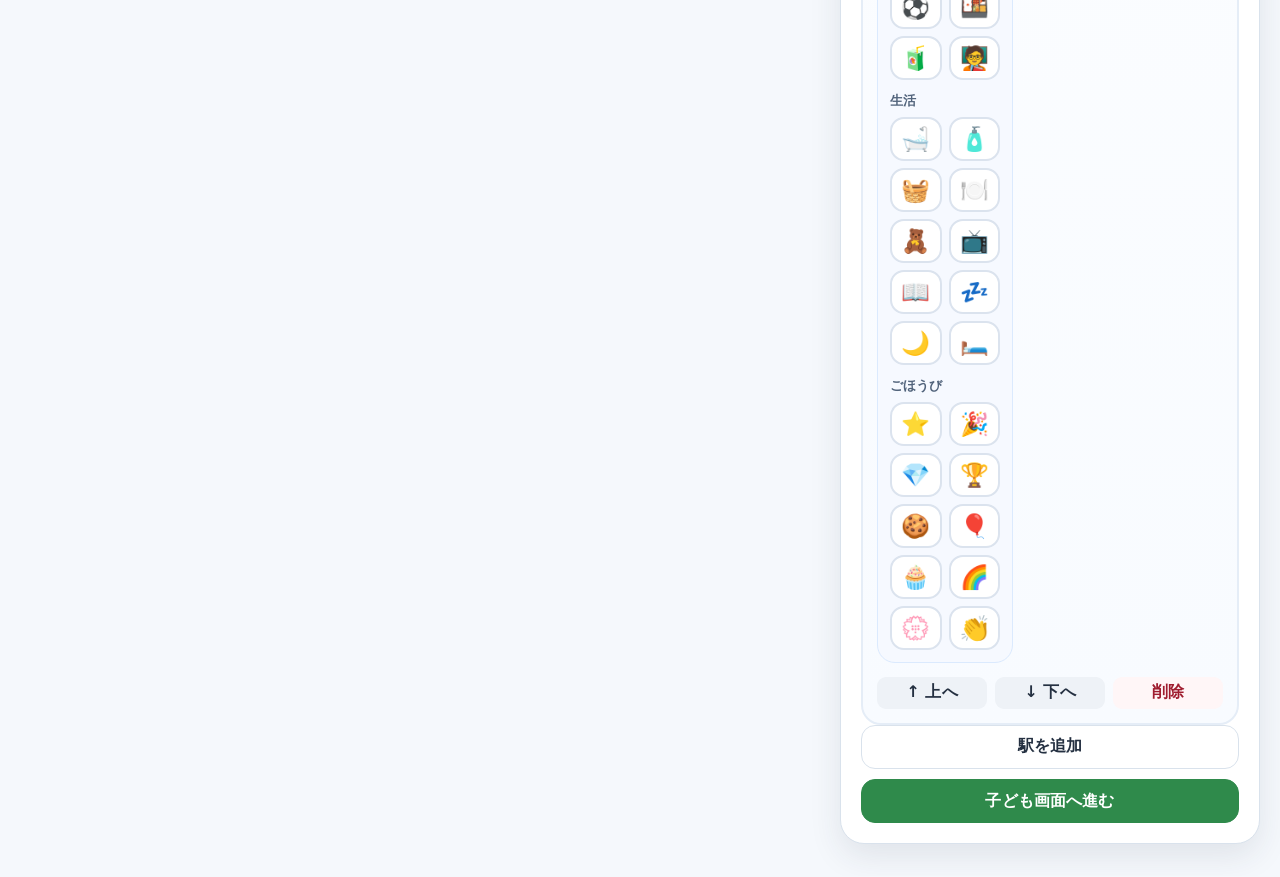
==== commit 553f7d1d: "Add files via upload" ====
--- a/index.html
+++ b/index.html
@@ -13,7 +13,7 @@
   <link rel="manifest" href="manifest.webmanifest" />
   <link rel="icon" type="image/png" sizes="32x32" href="icons/favicon-32.png" />
   <link rel="apple-touch-icon" href="icons/icon-192.png" />
-  <link rel="stylesheet" href="style.css?v=1.4.1" />
+  <link rel="stylesheet" href="style.css?v=1.4.3" />
 </head>
 <body class="edit-mode timeline-horizontal">
   <div class="app">
@@ -21,7 +21,7 @@
       <div class="brand brand-icon-only" aria-label="おしたくトレイン"><span class="brand-icon" aria-hidden="true">🚃</span></div>
       <div class="header-actions">
         <button id="settingsIconButton" class="btn secondary settings-icon-button" type="button" aria-label="設定画面へ" title="設定画面へ">⚙️</button>
-        <button id="viewEditToggle" class="btn view-toggle" type="button" aria-pressed="false">子ども画面</button>
+        <button id="viewEditToggle" class="btn view-toggle" type="button" aria-pressed="false">子ども画面へ進む</button>
 </div>
     </header>
 
@@ -317,7 +317,7 @@
   </div>
 
   <output id="selfTestResult" class="visually-hidden"></output>
-  <script src="data-layer.js?v=1.4.1" defer></script>
-  <script src="app.js?v=1.4.1" defer></script>
+  <script src="data-layer.js?v=1.4.3" defer></script>
+  <script src="app.js?v=1.4.3" defer></script>
 </body>
 </html>
--- a/style.css
+++ b/style.css
@@ -2529,3 +2529,78 @@
     gap: 0.45rem !important;
   }
 }
+
+
+/* Header action order v1.4.2 */
+body.view-mode #settingsIconButton,
+body.edit-mode #settingsIconButton {
+  order: 1 !important;
+}
+
+body.view-mode #viewEditToggle,
+body.edit-mode #viewEditToggle {
+  order: 2 !important;
+}
+
+body.view-mode .header-actions,
+body.edit-mode .header-actions {
+  gap: 0.55rem !important;
+  align-items: center !important;
+  justify-content: flex-end !important;
+}
+
+/* 子ども画面でも設定ボタンを先頭に置き、画面切替ボタンの文言を明確にします。 */
+body.view-mode #settingsIconButton {
+  min-width: 38px !important;
+  min-height: 38px !important;
+  width: 38px !important;
+  height: 38px !important;
+  padding: 0 !important;
+  border-radius: 12px !important;
+  font-size: 0.98rem !important;
+  opacity: 0.82 !important;
+}
+
+body.view-mode #settingsIconButton:focus-visible,
+body.view-mode #settingsIconButton:hover {
+  opacity: 1 !important;
+}
+
+body.edit-mode #settingsIconButton {
+  min-width: 44px !important;
+  min-height: 44px !important;
+  width: auto !important;
+  height: auto !important;
+  padding-inline: 0.72rem !important;
+  border-radius: 14px !important;
+  font-size: 1.18rem !important;
+  opacity: 1 !important;
+}
+
+@media (max-width: 390px) {
+  body.view-mode #settingsIconButton {
+    min-width: 36px !important;
+    min-height: 36px !important;
+    width: 36px !important;
+    height: 36px !important;
+    font-size: 0.9rem !important;
+  }
+
+  body.view-mode .header-actions,
+  body.edit-mode .header-actions {
+    gap: 0.42rem !important;
+  }
+
+  body.view-mode #viewEditToggle,
+  body.edit-mode #viewEditToggle {
+    font-size: 0.76rem !important;
+    padding-left: 0.46rem !important;
+    padding-right: 0.46rem !important;
+  }
+}
+
+
+/* Hide settings icon on settings page */
+#settingsIconButton.hidden {
+  display: none !important;
+}
